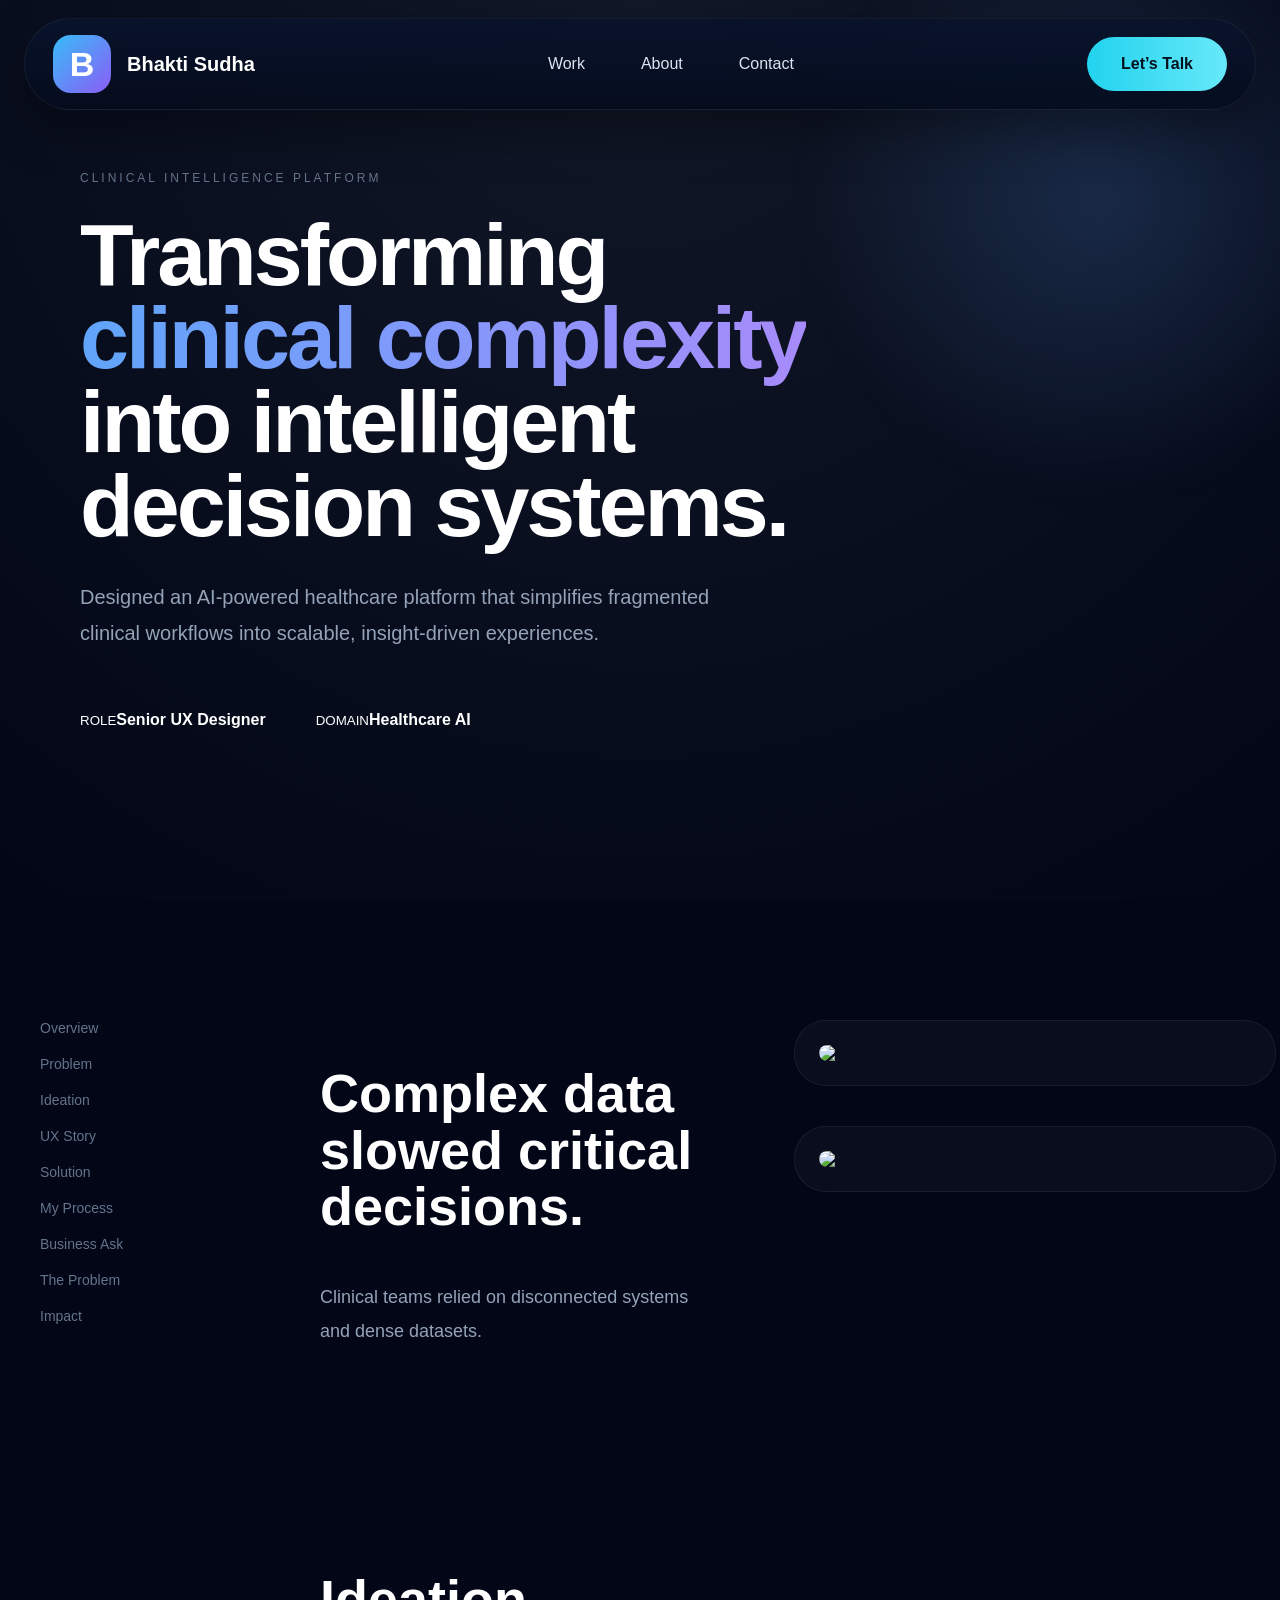
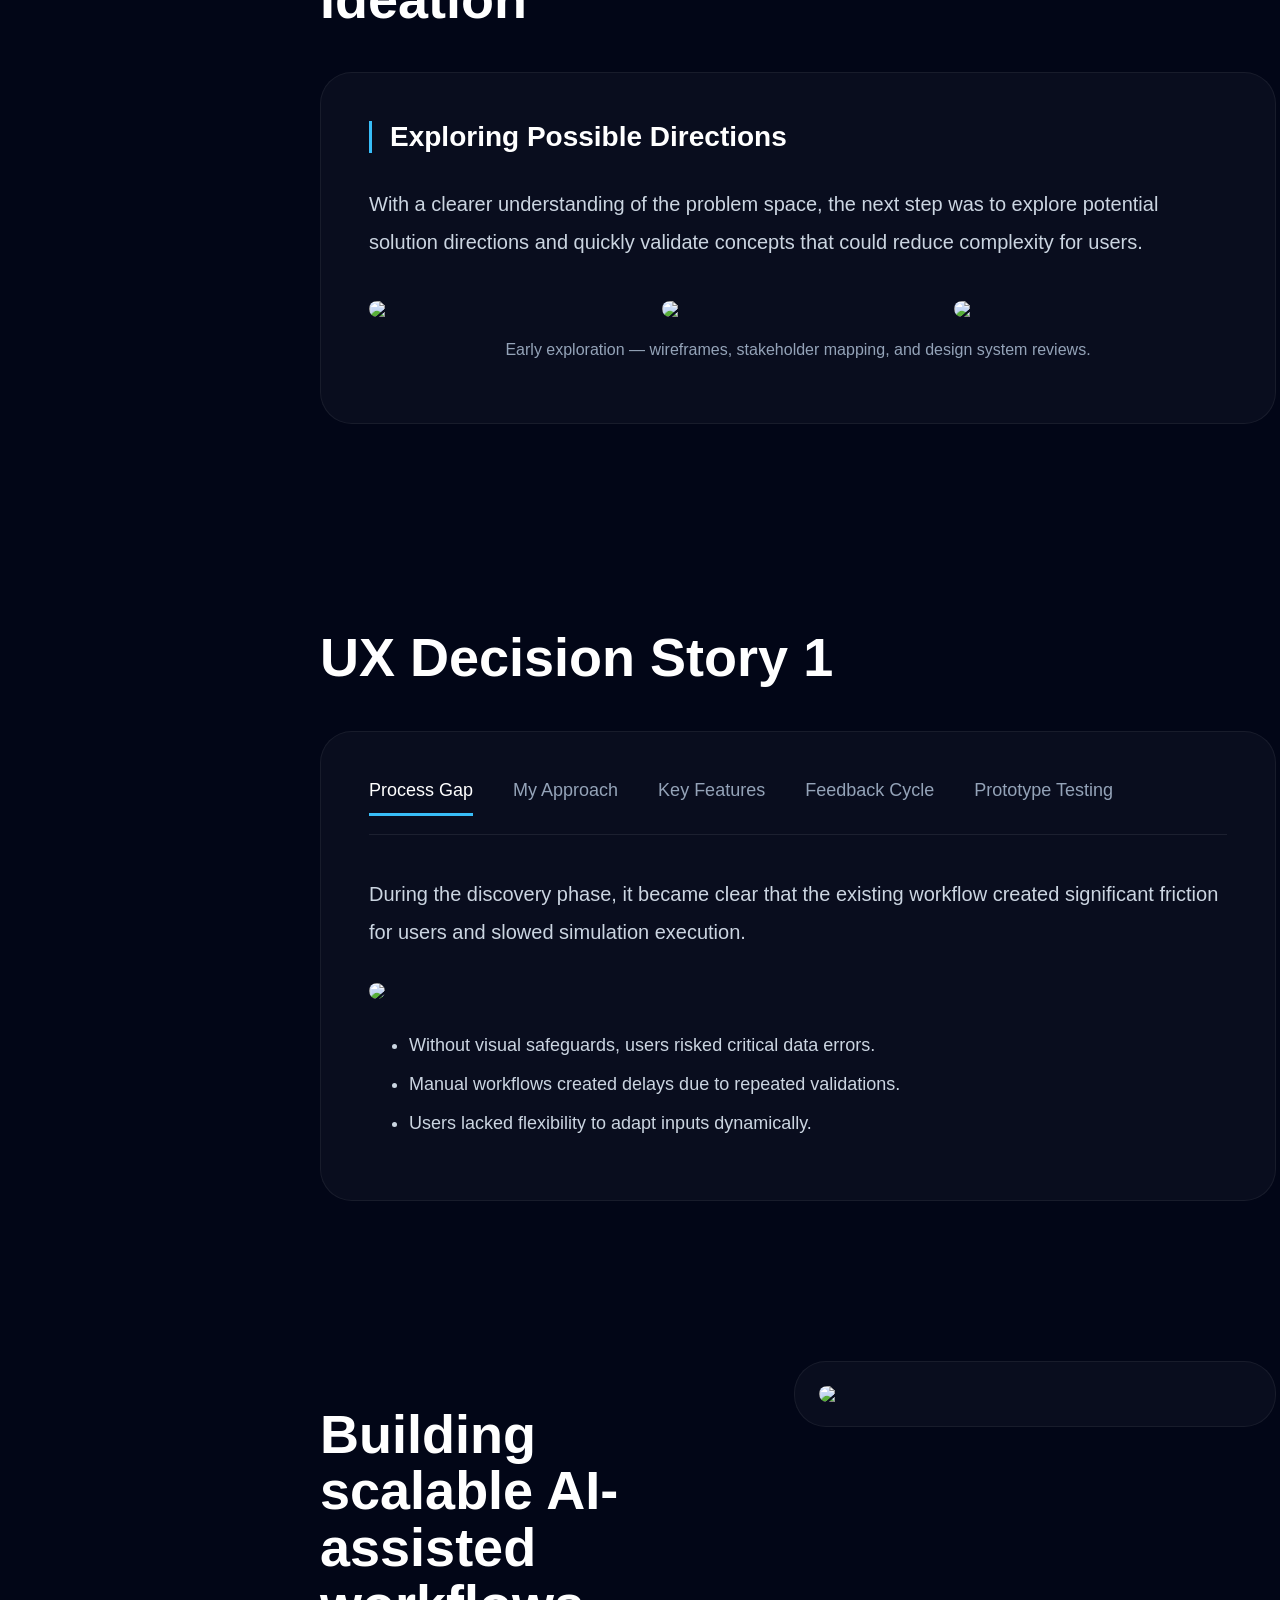
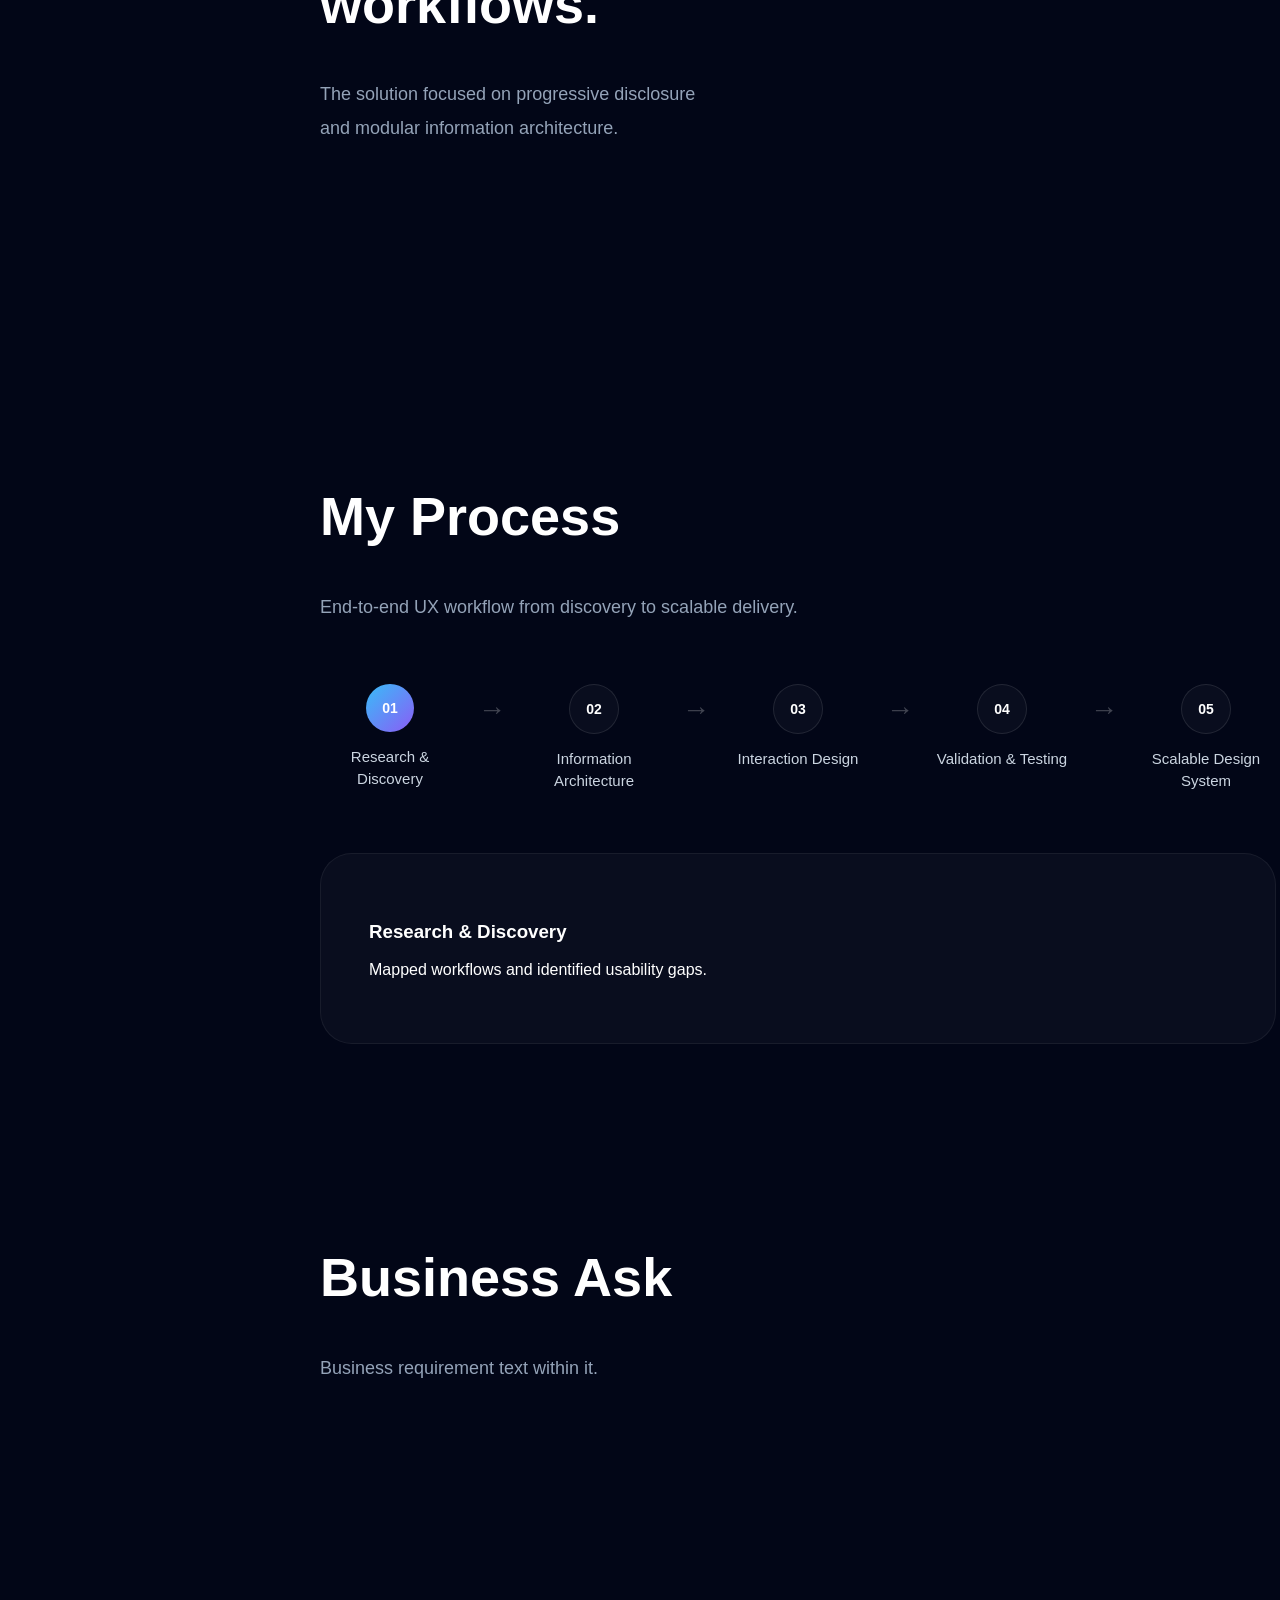
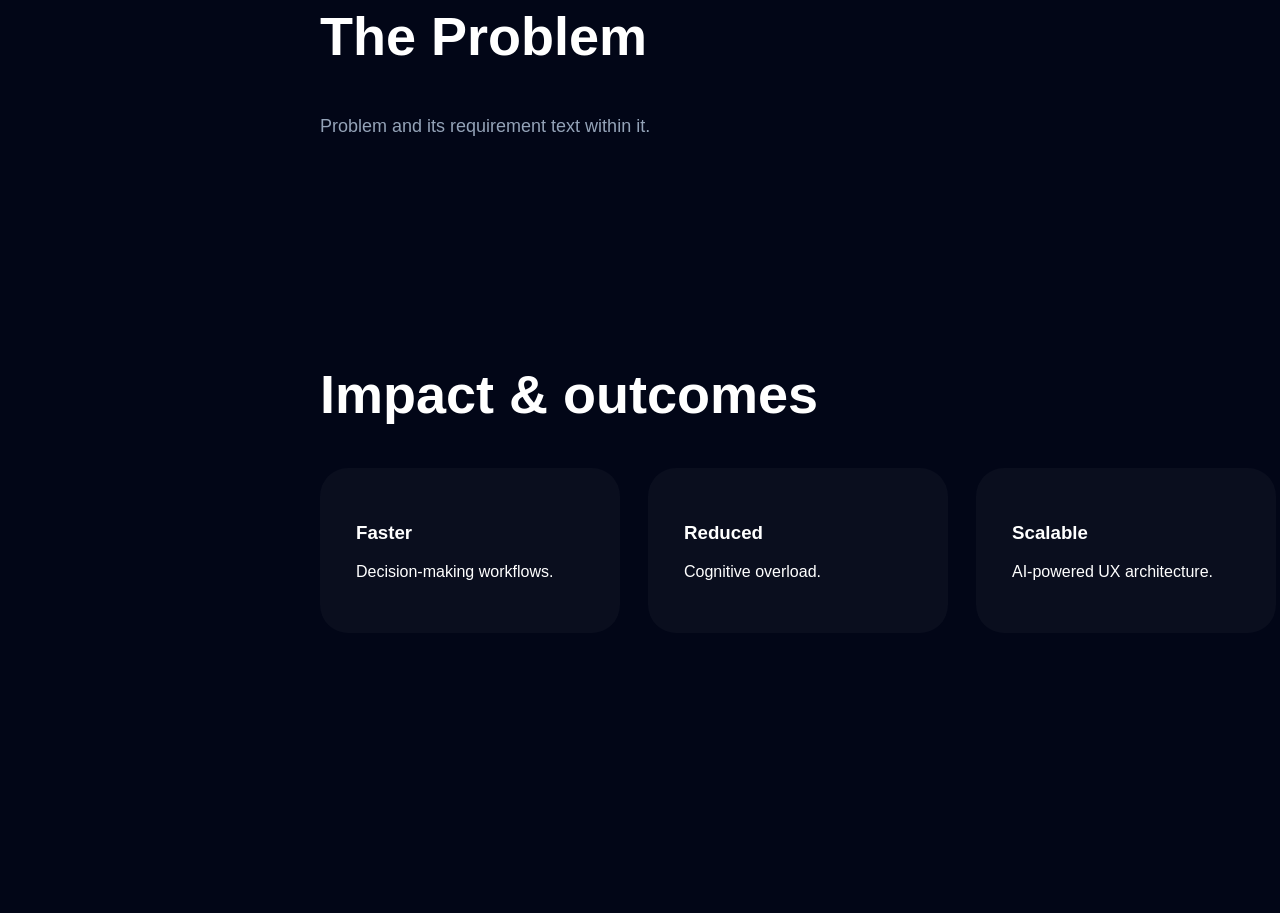
==== cases/clip.html @ 4ff5bada "Add UX Story section with tab layout" ====
<!DOCTYPE html><html lang='en'><head><meta charset='UTF-8'><meta name='viewport' content='width=device-width, initial-scale=1.0'><title>CLIP Case Study</title><style>html{scroll-behavior:smooth}body{margin:0;background:#020617;color:#fff;font-family:-apple-system,BlinkMacSystemFont,sans-serif;overflow-x:hidden}.noise{position:fixed;inset:0;opacity:.03;pointer-events:none;background-image:radial-gradient(#fff 1px,transparent 1px);background-size:24px 24px}.nav{position:fixed;top:18px;left:50%;transform:translateX(-50%);width:calc(100% - 48px);max-width:1800px;height:92px;padding:0 28px;display:flex;justify-content:space-between;align-items:center;z-index:1000;background:linear-gradient(180deg,rgba(9,19,44,.92),rgba(4,12,28,.88));backdrop-filter:blur(24px);border:1px solid rgba(255,255,255,.06);border-radius:999px;box-sizing:border-box;box-shadow:0 20px 50px rgba(0,0,0,.35)}.brand{display:flex;align-items:center;gap:16px;font-size:20px;font-weight:600}.brand-logo{width:58px;height:58px;border-radius:18px;display:flex;align-items:center;justify-content:center;background:linear-gradient(135deg,#38bdf8,#8b5cf6);font-size:34px;font-weight:700;color:white}.nav-links{display:flex;gap:56px}.nav-links a{color:#dbe4f0;text-decoration:none}.cta-nav{padding:18px 34px;border-radius:999px;background:linear-gradient(90deg,#22d3ee,#67e8f9);color:#04111f;text-decoration:none;font-weight:600}.hero{min-height:100vh;display:flex;align-items:center;padding:0 80px;position:relative;background:radial-gradient(circle at top,#111827,#020617)}.glow{position:absolute;width:600px;height:600px;border-radius:50%;background:radial-gradient(circle,rgba(96,165,250,.18),transparent 70%);top:-100px;right:-120px;filter:blur(20px)}.hero-content{position:relative;max-width:820px;z-index:2}.eyebrow{letter-spacing:3px;font-size:12px;color:#64748b;margin-bottom:28px}.hero h1{font-size:88px;line-height:.95;margin:0;letter-spacing:-3px}.hero h1 span{background:linear-gradient(90deg,#60a5fa,#a78bfa);-webkit-background-clip:text;-webkit-text-fill-color:transparent}.hero p{max-width:640px;font-size:20px;line-height:1.8;color:#94a3b8;margin-top:32px}.meta{display:flex;gap:50px;margin-top:60px}.case-layout{display:grid;grid-template-columns:240px 1fr;gap:40px;max-width:1500px;margin:auto;padding:120px 40px}.side-nav{position:sticky;top:140px;height:max-content}.side-nav a{display:block;color:#64748b;text-decoration:none;margin-bottom:20px;font-size:14px}.content section{padding-bottom:160px}.sticky-grid{display:grid;grid-template-columns:.9fr 1.1fr;gap:80px;align-items:start}.sticky-copy h2{font-size:54px;line-height:1.05}.sticky-copy p{font-size:18px;line-height:1.9;color:#94a3b8}.visual-stack{display:flex;flex-direction:column;gap:40px}.frame{background:rgba(255,255,255,.03);border:1px solid rgba(255,255,255,.06);padding:24px;border-radius:32px}.frame img{width:100%;display:block;border-radius:18px}.process-section{padding:120px 0}.process-steps{display:flex;align-items:flex-start;justify-content:space-between;gap:18px;margin:60px 0}.process-flow-item{display:flex;flex-direction:column;align-items:center;text-align:center;cursor:pointer;min-width:140px}.process-circle{width:48px;height:48px;border-radius:50%;display:flex;align-items:center;justify-content:center;border:1px solid rgba(255,255,255,.1);background:rgba(255,255,255,.03);font-size:14px;font-weight:700;transition:.3s}.process-flow-item.active .process-circle{background:linear-gradient(135deg,#38bdf8,#8b5cf6);border:none}.process-title{margin-top:14px;font-size:15px;line-height:1.5;color:#cbd5e1}.process-arrow{padding-top:10px;color:rgba(255,255,255,.25);font-size:28px}.process-content,.ideation-card,.ux-story-card{background:rgba(255,255,255,.03);padding:48px;border-radius:32px;border:1px solid rgba(255,255,255,.06)}.process-panel{display:none}.process-panel.active{display:block}.ideation-label{border-left:3px solid #38bdf8;padding-left:18px;font-size:28px;font-weight:600;margin-bottom:32px}.ideation-grid{display:grid;grid-template-columns:repeat(3,1fr);gap:20px;margin-top:40px}.ideation-grid img,.ux-story-image img{width:100%;border-radius:20px}.ux-tabs{display:flex;gap:40px;border-bottom:1px solid rgba(255,255,255,.08);padding-bottom:18px;margin-bottom:40px}.ux-tab{font-size:18px;color:#94a3b8;padding-bottom:12px}.ux-tab.active{color:#fff;border-bottom:3px solid #38bdf8}.ux-story-text{font-size:20px;line-height:1.9;color:#cbd5e1;margin-bottom:32px}.ux-points{margin-top:32px}.ux-points li{margin-bottom:18px;color:#cbd5e1;font-size:18px}.metrics{display:grid;grid-template-columns:repeat(3,1fr);gap:28px}.metric{padding:36px;background:rgba(255,255,255,.03);border-radius:28px}@media(max-width:900px){.nav-links{display:none}.hero{padding:0 24px}.hero h1{font-size:52px}.case-layout,.sticky-grid,.metrics,.ideation-grid{grid-template-columns:1fr}.ux-tabs{flex-wrap:wrap}}</style></head><body><div class='noise'></div><nav class='nav'><div class='brand'><div class='brand-logo'>B</div><span>Bhakti Sudha</span></div><div class='nav-links'><a href='../index.html#work'>Work</a><a href='../index.html#about'>About</a><a href='../index.html#contact'>Contact</a></div><a class='cta-nav' href='../index.html#contact'>Let’s Talk</a></nav><section id='overview' class='hero'><div class='glow'></div><div class='hero-content'><div class='eyebrow'>CLINICAL INTELLIGENCE PLATFORM</div><h1>Transforming <span>clinical complexity</span> into intelligent decision systems.</h1><p>Designed an AI-powered healthcare platform that simplifies fragmented clinical workflows into scalable, insight-driven experiences.</p><div class='meta'><div><small>ROLE</small><strong>Senior UX Designer</strong></div><div><small>DOMAIN</small><strong>Healthcare AI</strong></div></div></div></section><div class='case-layout'><aside class='side-nav'><a href='#overview'>Overview</a><a href='#problem'>Problem</a><a href='#ideation'>Ideation</a><a href='#ux-story'>UX Story</a><a href='#solution'>Solution</a><a href='#process'>My Process</a><a href='#business-ask'>Business Ask</a><a href='#the-problem'>The Problem</a><a href='#impact'>Impact</a></aside><main class='content'><section id='problem'><div class='sticky-grid'><div class='sticky-copy'><h2>Complex data slowed critical decisions.</h2><p>Clinical teams relied on disconnected systems and dense datasets.</p></div><div class='visual-stack'><div class='frame'><img src='../images/clip-ui-1.png'></div><div class='frame'><img src='../images/clip-ui-2.png'></div></div></div></section><section id='ideation'><div class='sticky-copy'><h2>Ideation</h2></div><div class='ideation-card'><div class='ideation-label'>Exploring Possible Directions</div><p style='font-size:20px;line-height:1.9;color:#cbd5e1'>With a clearer understanding of the problem space, the next step was to explore potential solution directions and quickly validate concepts that could reduce complexity for users.</p><div class='ideation-grid'><img src='../images/clip-ui-1.png'><img src='../images/clip-ui-2.png'><img src='../images/clip-hero.png'></div><p style='text-align:center;margin-top:24px;color:#94a3b8'>Early exploration — wireframes, stakeholder mapping, and design system reviews.</p></div></section><section id='ux-story'><div class='sticky-copy'><h2>UX Decision Story 1</h2></div><div class='ux-story-card'><div class='ux-tabs'><div class='ux-tab active'>Process Gap</div><div class='ux-tab'>My Approach</div><div class='ux-tab'>Key Features</div><div class='ux-tab'>Feedback Cycle</div><div class='ux-tab'>Prototype Testing</div></div><p class='ux-story-text'>During the discovery phase, it became clear that the existing workflow created significant friction for users and slowed simulation execution.</p><div class='ux-story-image'><img src='../images/clip-ui-2.png'></div><ul class='ux-points'><li>Without visual safeguards, users risked critical data errors.</li><li>Manual workflows created delays due to repeated validations.</li><li>Users lacked flexibility to adapt inputs dynamically.</li></ul></div></section><section id='solution'><div class='sticky-grid'><div class='sticky-copy'><h2>Building scalable AI-assisted workflows.</h2><p>The solution focused on progressive disclosure and modular information architecture.</p></div><div class='visual-stack'><div class='frame'><img src='../images/clip-hero.png'></div></div></div></section><section id='process' class='process-section'><div class='sticky-copy'><h2>My Process</h2><p>End-to-end UX workflow from discovery to scalable delivery.</p></div><div class='process-steps'><div class='process-flow-item active' data-step='0'><div class='process-circle'>01</div><div class='process-title'>Research & Discovery</div></div><div class='process-arrow'>→</div><div class='process-flow-item' data-step='1'><div class='process-circle'>02</div><div class='process-title'>Information Architecture</div></div><div class='process-arrow'>→</div><div class='process-flow-item' data-step='2'><div class='process-circle'>03</div><div class='process-title'>Interaction Design</div></div><div class='process-arrow'>→</div><div class='process-flow-item' data-step='3'><div class='process-circle'>04</div><div class='process-title'>Validation & Testing</div></div><div class='process-arrow'>→</div><div class='process-flow-item' data-step='4'><div class='process-circle'>05</div><div class='process-title'>Scalable Design System</div></div></div><div class='process-content'><div class='process-panel active'><h3>Research & Discovery</h3><p>Mapped workflows and identified usability gaps.</p></div><div class='process-panel'><h3>Information Architecture</h3><p>Created scalable structures simplifying complex datasets.</p></div><div class='process-panel'><h3>Interaction Design</h3><p>Designed AI-assisted workflows reducing cognitive load.</p></div><div class='process-panel'><h3>Validation & Testing</h3><p>Validated experiences with stakeholders and refined flows.</p></div><div class='process-panel'><h3>Scalable Design System</h3><p>Built reusable enterprise UX systems.</p></div></div></section><section id='business-ask'><div class='sticky-copy'><h2>Business Ask</h2><p>Business requirement text within it.</p></div></section><section id='the-problem'><div class='sticky-copy'><h2>The Problem</h2><p>Problem and its requirement text within it.</p></div></section><section id='impact'><div class='sticky-copy'><h2>Impact & outcomes</h2></div><div class='metrics'><div class='metric'><h3>Faster</h3><p>Decision-making workflows.</p></div><div class='metric'><h3>Reduced</h3><p>Cognitive overload.</p></div><div class='metric'><h3>Scalable</h3><p>AI-powered UX architecture.</p></div></div></section></main></div><script>const steps=document.querySelectorAll('.process-flow-item');const panels=document.querySelectorAll('.process-panel');steps.forEach(step=>{step.addEventListener('click',()=>{steps.forEach(s=>s.classList.remove('active'));panels.forEach(p=>p.classList.remove('active'));step.classList.add('active');panels[step.dataset.step].classList.add('active')})})</script></body></html>
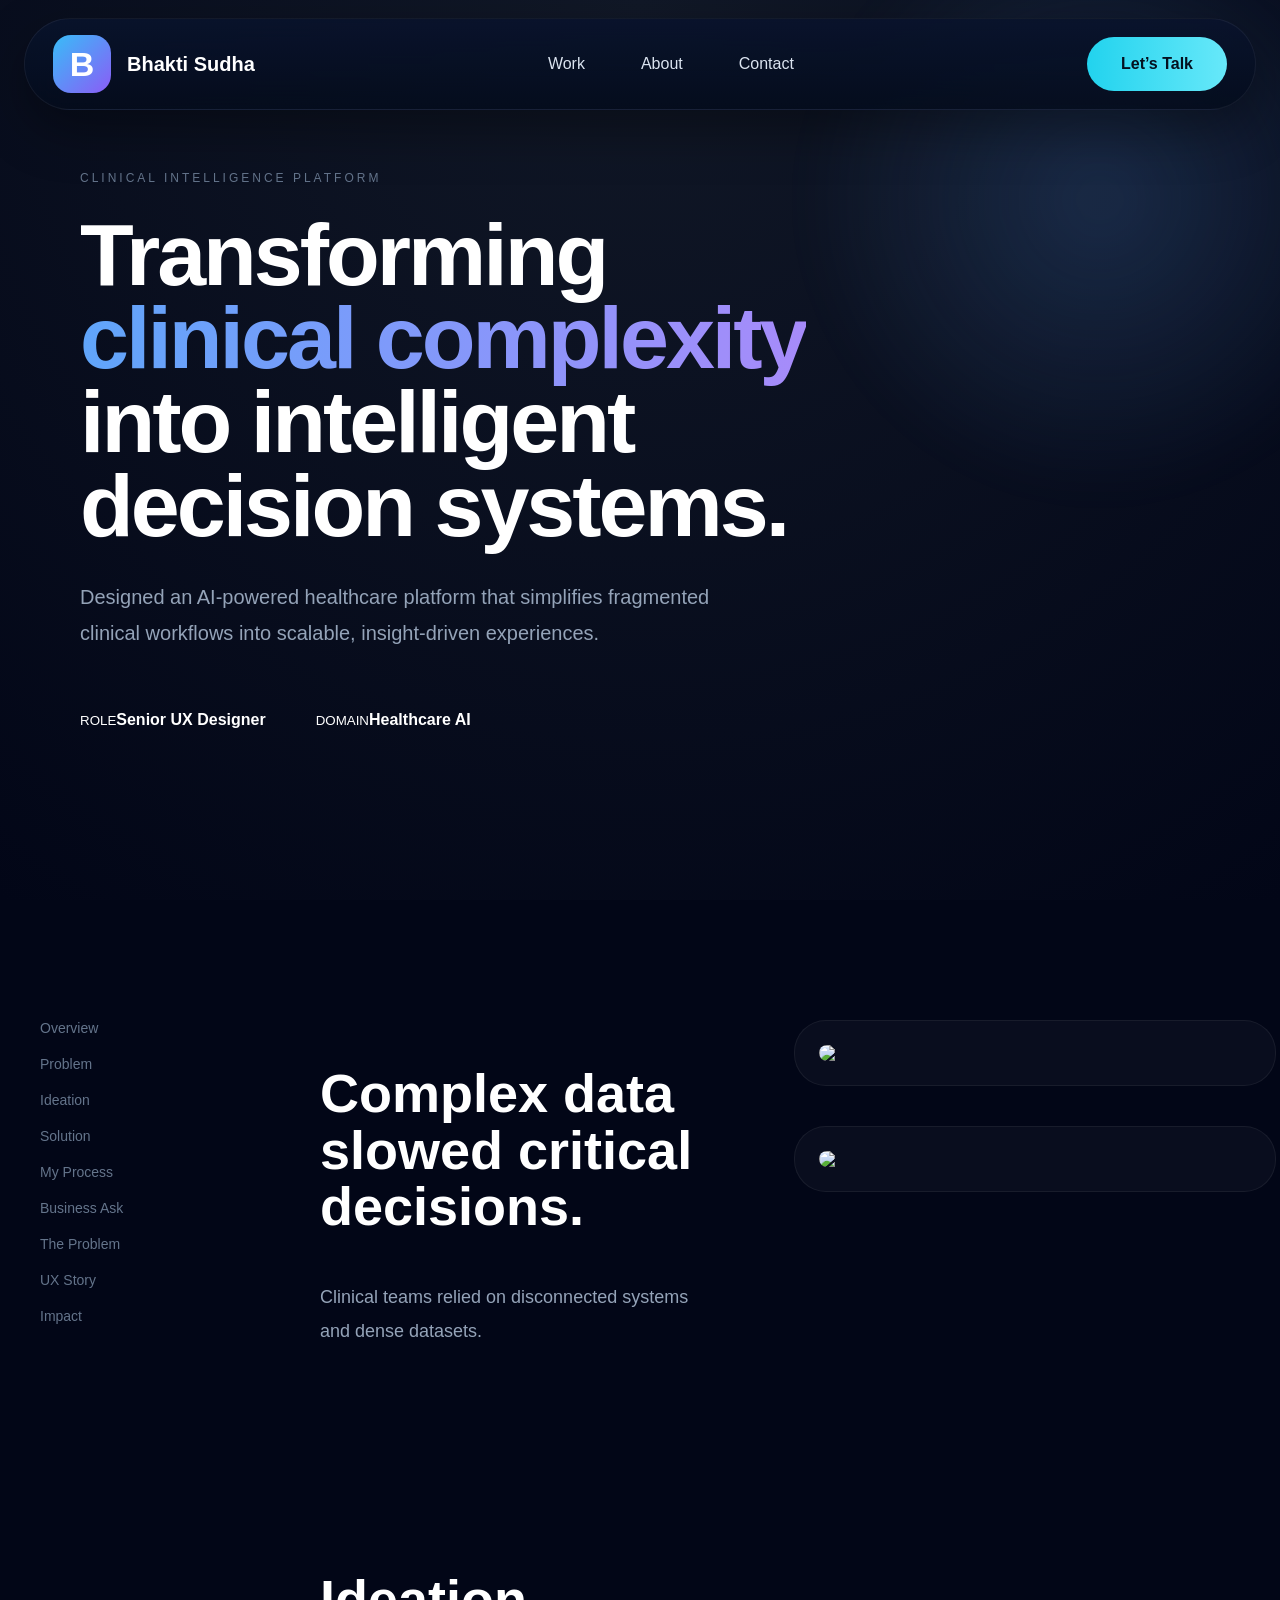
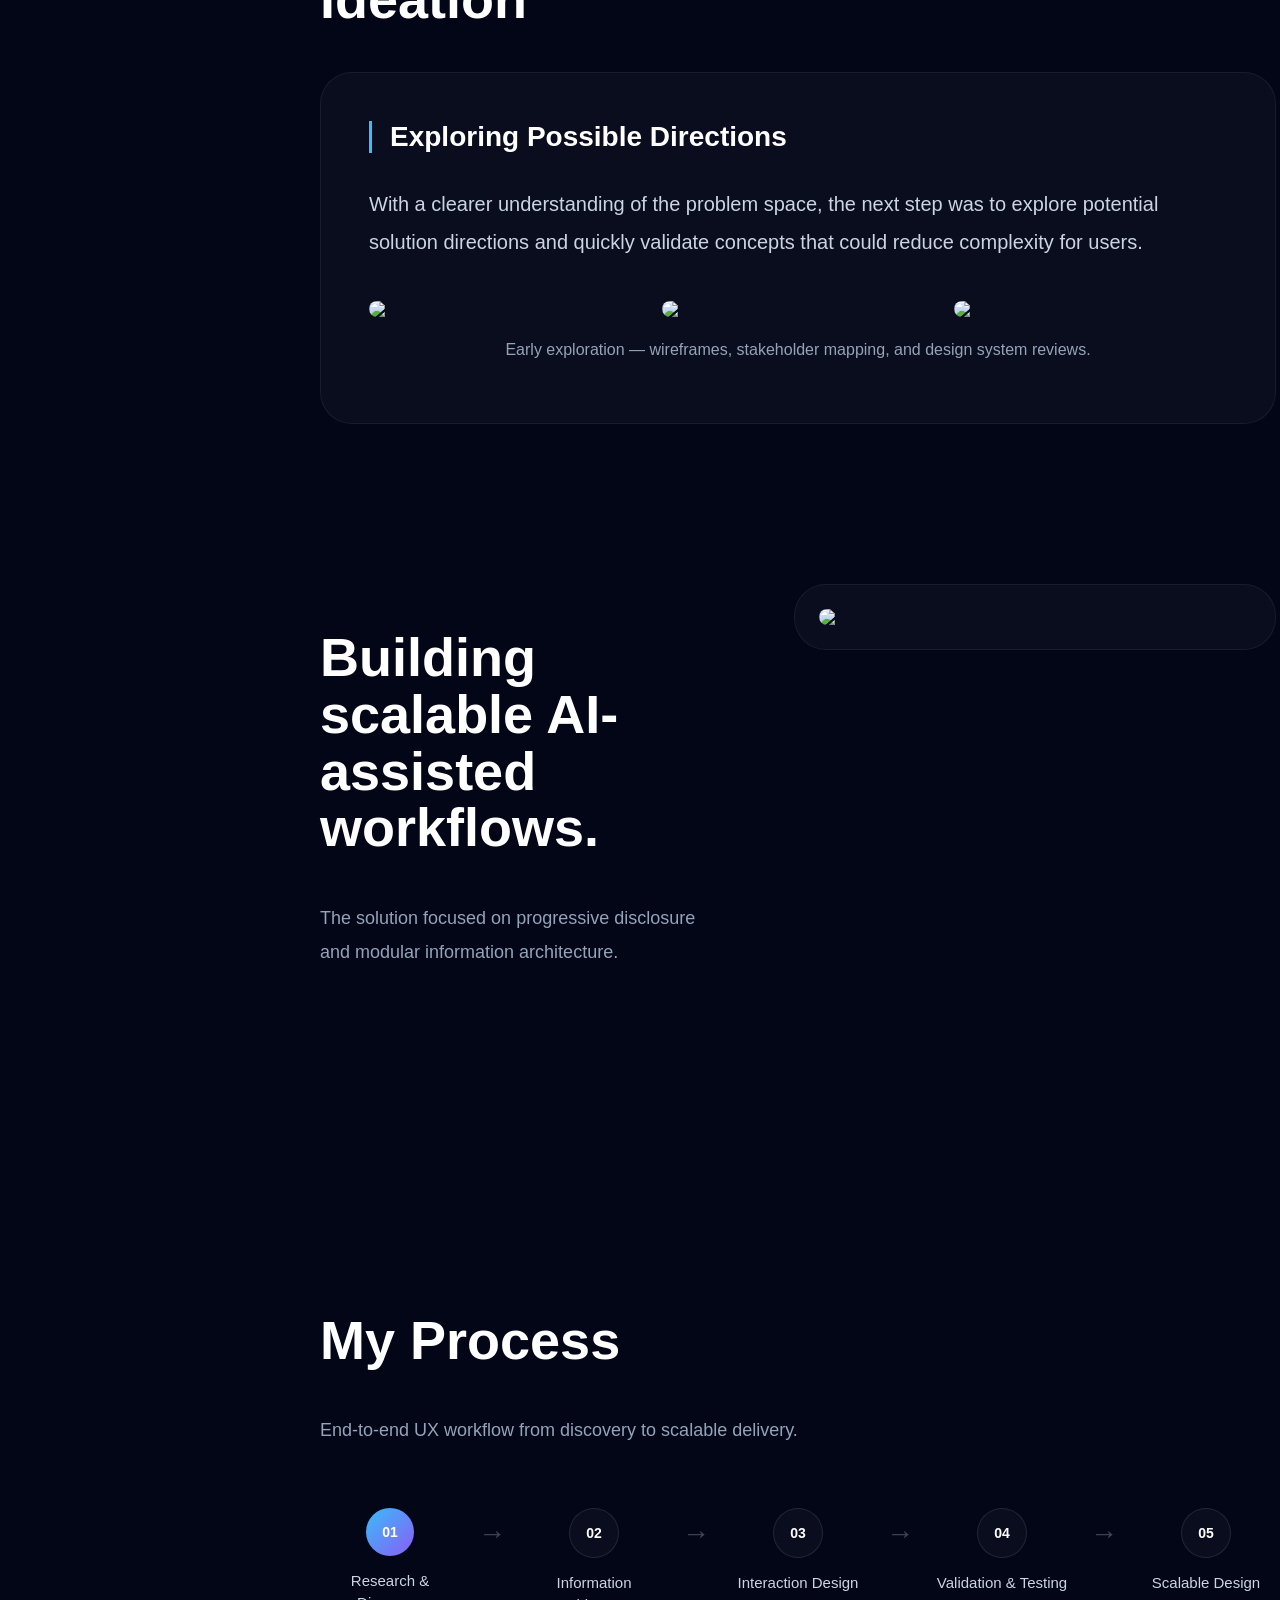
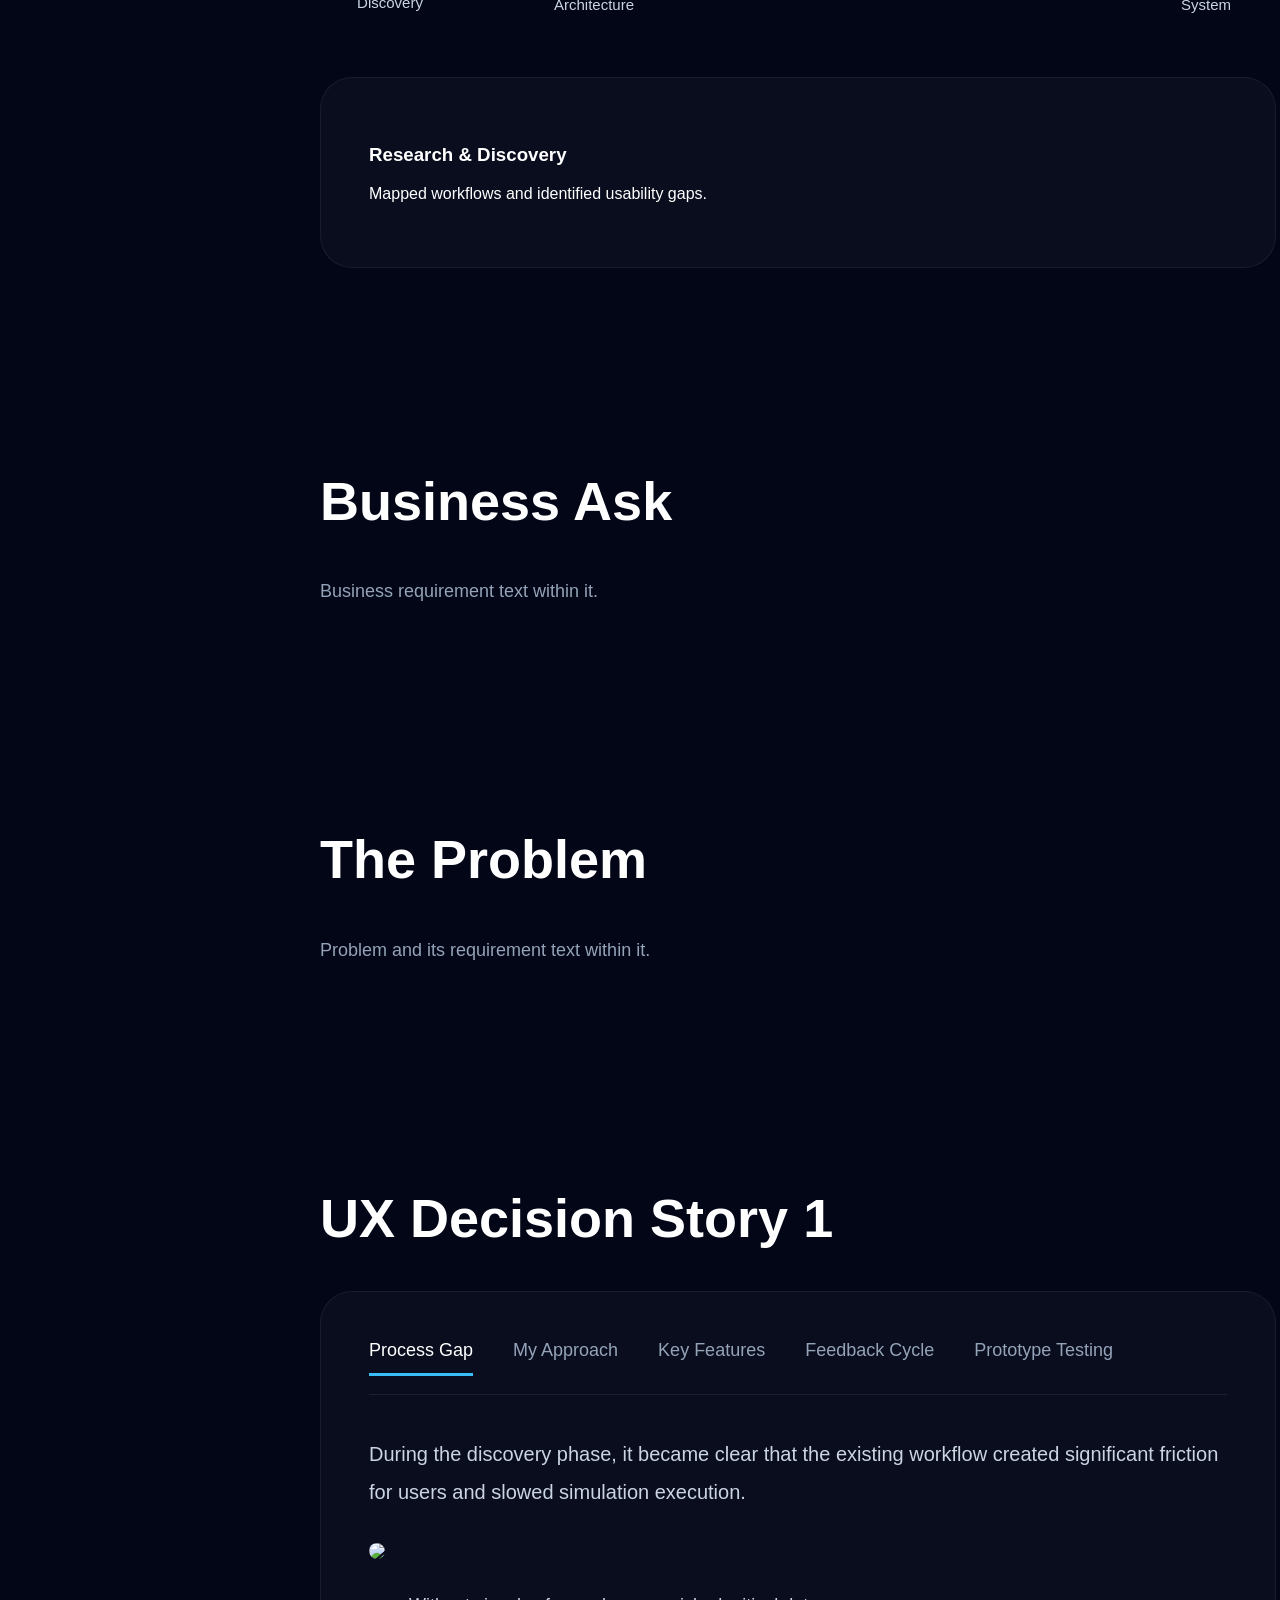
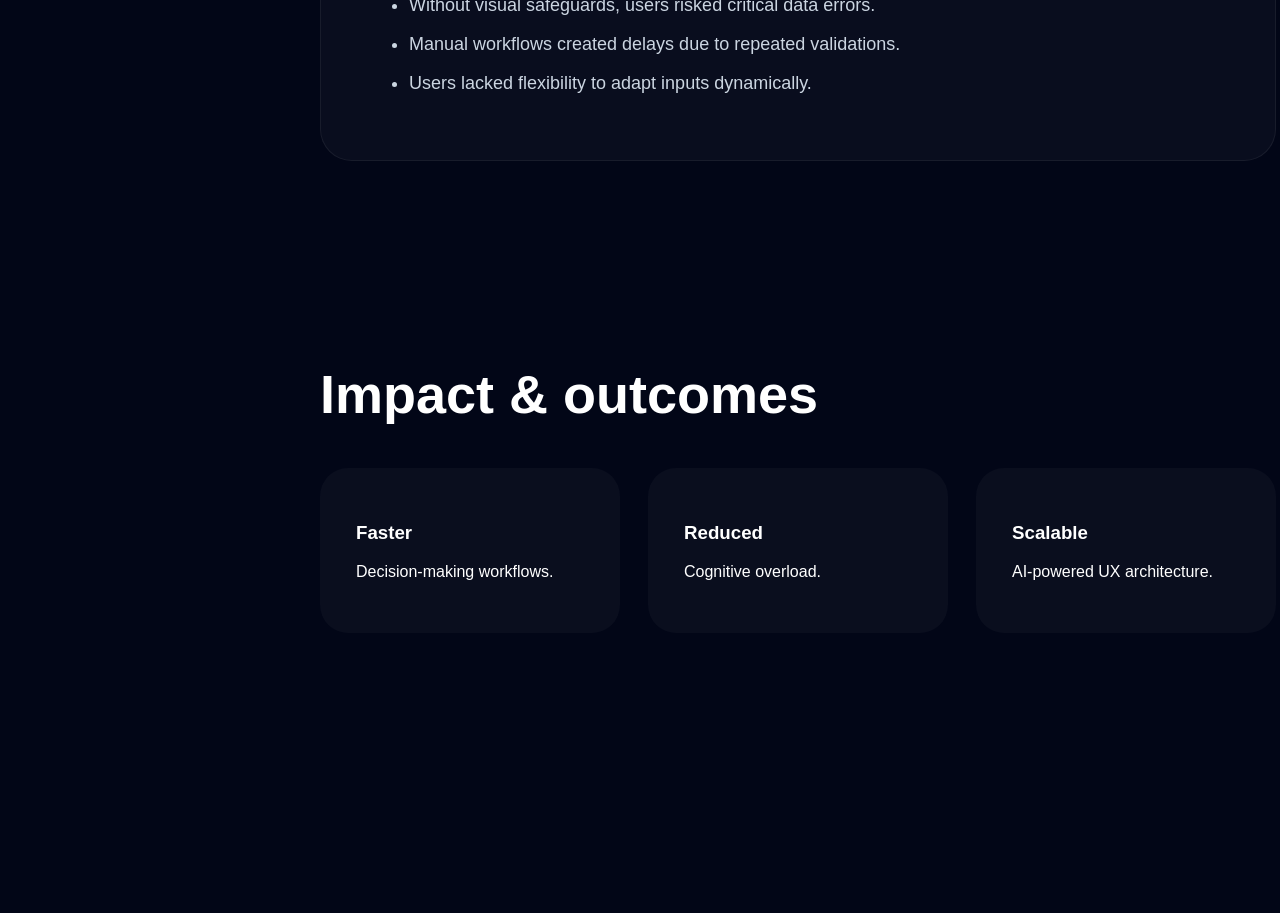
==== commit 8c5c51c6: "Move UX Story below The Problem and add clickable tabs" ====
--- a/cases/clip.html
+++ b/cases/clip.html
@@ -1 +1 @@
-<!DOCTYPE html><html lang='en'><head><meta charset='UTF-8'><meta name='viewport' content='width=device-width, initial-scale=1.0'><title>CLIP Case Study</title><style>html{scroll-behavior:smooth}body{margin:0;background:#020617;color:#fff;font-family:-apple-system,BlinkMacSystemFont,sans-serif;overflow-x:hidden}.noise{position:fixed;inset:0;opacity:.03;pointer-events:none;background-image:radial-gradient(#fff 1px,transparent 1px);background-size:24px 24px}.nav{position:fixed;top:18px;left:50%;transform:translateX(-50%);width:calc(100% - 48px);max-width:1800px;height:92px;padding:0 28px;display:flex;justify-content:space-between;align-items:center;z-index:1000;background:linear-gradient(180deg,rgba(9,19,44,.92),rgba(4,12,28,.88));backdrop-filter:blur(24px);border:1px solid rgba(255,255,255,.06);border-radius:999px;box-sizing:border-box;box-shadow:0 20px 50px rgba(0,0,0,.35)}.brand{display:flex;align-items:center;gap:16px;font-size:20px;font-weight:600}.brand-logo{width:58px;height:58px;border-radius:18px;display:flex;align-items:center;justify-content:center;background:linear-gradient(135deg,#38bdf8,#8b5cf6);font-size:34px;font-weight:700;color:white}.nav-links{display:flex;gap:56px}.nav-links a{color:#dbe4f0;text-decoration:none}.cta-nav{padding:18px 34px;border-radius:999px;background:linear-gradient(90deg,#22d3ee,#67e8f9);color:#04111f;text-decoration:none;font-weight:600}.hero{min-height:100vh;display:flex;align-items:center;padding:0 80px;position:relative;background:radial-gradient(circle at top,#111827,#020617)}.glow{position:absolute;width:600px;height:600px;border-radius:50%;background:radial-gradient(circle,rgba(96,165,250,.18),transparent 70%);top:-100px;right:-120px;filter:blur(20px)}.hero-content{position:relative;max-width:820px;z-index:2}.eyebrow{letter-spacing:3px;font-size:12px;color:#64748b;margin-bottom:28px}.hero h1{font-size:88px;line-height:.95;margin:0;letter-spacing:-3px}.hero h1 span{background:linear-gradient(90deg,#60a5fa,#a78bfa);-webkit-background-clip:text;-webkit-text-fill-color:transparent}.hero p{max-width:640px;font-size:20px;line-height:1.8;color:#94a3b8;margin-top:32px}.meta{display:flex;gap:50px;margin-top:60px}.case-layout{display:grid;grid-template-columns:240px 1fr;gap:40px;max-width:1500px;margin:auto;padding:120px 40px}.side-nav{position:sticky;top:140px;height:max-content}.side-nav a{display:block;color:#64748b;text-decoration:none;margin-bottom:20px;font-size:14px}.content section{padding-bottom:160px}.sticky-grid{display:grid;grid-template-columns:.9fr 1.1fr;gap:80px;align-items:start}.sticky-copy h2{font-size:54px;line-height:1.05}.sticky-copy p{font-size:18px;line-height:1.9;color:#94a3b8}.visual-stack{display:flex;flex-direction:column;gap:40px}.frame{background:rgba(255,255,255,.03);border:1px solid rgba(255,255,255,.06);padding:24px;border-radius:32px}.frame img{width:100%;display:block;border-radius:18px}.process-section{padding:120px 0}.process-steps{display:flex;align-items:flex-start;justify-content:space-between;gap:18px;margin:60px 0}.process-flow-item{display:flex;flex-direction:column;align-items:center;text-align:center;cursor:pointer;min-width:140px}.process-circle{width:48px;height:48px;border-radius:50%;display:flex;align-items:center;justify-content:center;border:1px solid rgba(255,255,255,.1);background:rgba(255,255,255,.03);font-size:14px;font-weight:700;transition:.3s}.process-flow-item.active .process-circle{background:linear-gradient(135deg,#38bdf8,#8b5cf6);border:none}.process-title{margin-top:14px;font-size:15px;line-height:1.5;color:#cbd5e1}.process-arrow{padding-top:10px;color:rgba(255,255,255,.25);font-size:28px}.process-content,.ideation-card,.ux-story-card{background:rgba(255,255,255,.03);padding:48px;border-radius:32px;border:1px solid rgba(255,255,255,.06)}.process-panel{display:none}.process-panel.active{display:block}.ideation-label{border-left:3px solid #38bdf8;padding-left:18px;font-size:28px;font-weight:600;margin-bottom:32px}.ideation-grid{display:grid;grid-template-columns:repeat(3,1fr);gap:20px;margin-top:40px}.ideation-grid img,.ux-story-image img{width:100%;border-radius:20px}.ux-tabs{display:flex;gap:40px;border-bottom:1px solid rgba(255,255,255,.08);padding-bottom:18px;margin-bottom:40px}.ux-tab{font-size:18px;color:#94a3b8;padding-bottom:12px}.ux-tab.active{color:#fff;border-bottom:3px solid #38bdf8}.ux-story-text{font-size:20px;line-height:1.9;color:#cbd5e1;margin-bottom:32px}.ux-points{margin-top:32px}.ux-points li{margin-bottom:18px;color:#cbd5e1;font-size:18px}.metrics{display:grid;grid-template-columns:repeat(3,1fr);gap:28px}.metric{padding:36px;background:rgba(255,255,255,.03);border-radius:28px}@media(max-width:900px){.nav-links{display:none}.hero{padding:0 24px}.hero h1{font-size:52px}.case-layout,.sticky-grid,.metrics,.ideation-grid{grid-template-columns:1fr}.ux-tabs{flex-wrap:wrap}}</style></head><body><div class='noise'></div><nav class='nav'><div class='brand'><div class='brand-logo'>B</div><span>Bhakti Sudha</span></div><div class='nav-links'><a href='../index.html#work'>Work</a><a href='../index.html#about'>About</a><a href='../index.html#contact'>Contact</a></div><a class='cta-nav' href='../index.html#contact'>Let’s Talk</a></nav><section id='overview' class='hero'><div class='glow'></div><div class='hero-content'><div class='eyebrow'>CLINICAL INTELLIGENCE PLATFORM</div><h1>Transforming <span>clinical complexity</span> into intelligent decision systems.</h1><p>Designed an AI-powered healthcare platform that simplifies fragmented clinical workflows into scalable, insight-driven experiences.</p><div class='meta'><div><small>ROLE</small><strong>Senior UX Designer</strong></div><div><small>DOMAIN</small><strong>Healthcare AI</strong></div></div></div></section><div class='case-layout'><aside class='side-nav'><a href='#overview'>Overview</a><a href='#problem'>Problem</a><a href='#ideation'>Ideation</a><a href='#ux-story'>UX Story</a><a href='#solution'>Solution</a><a href='#process'>My Process</a><a href='#business-ask'>Business Ask</a><a href='#the-problem'>The Problem</a><a href='#impact'>Impact</a></aside><main class='content'><section id='problem'><div class='sticky-grid'><div class='sticky-copy'><h2>Complex data slowed critical decisions.</h2><p>Clinical teams relied on disconnected systems and dense datasets.</p></div><div class='visual-stack'><div class='frame'><img src='../images/clip-ui-1.png'></div><div class='frame'><img src='../images/clip-ui-2.png'></div></div></div></section><section id='ideation'><div class='sticky-copy'><h2>Ideation</h2></div><div class='ideation-card'><div class='ideation-label'>Exploring Possible Directions</div><p style='font-size:20px;line-height:1.9;color:#cbd5e1'>With a clearer understanding of the problem space, the next step was to explore potential solution directions and quickly validate concepts that could reduce complexity for users.</p><div class='ideation-grid'><img src='../images/clip-ui-1.png'><img src='../images/clip-ui-2.png'><img src='../images/clip-hero.png'></div><p style='text-align:center;margin-top:24px;color:#94a3b8'>Early exploration — wireframes, stakeholder mapping, and design system reviews.</p></div></section><section id='ux-story'><div class='sticky-copy'><h2>UX Decision Story 1</h2></div><div class='ux-story-card'><div class='ux-tabs'><div class='ux-tab active'>Process Gap</div><div class='ux-tab'>My Approach</div><div class='ux-tab'>Key Features</div><div class='ux-tab'>Feedback Cycle</div><div class='ux-tab'>Prototype Testing</div></div><p class='ux-story-text'>During the discovery phase, it became clear that the existing workflow created significant friction for users and slowed simulation execution.</p><div class='ux-story-image'><img src='../images/clip-ui-2.png'></div><ul class='ux-points'><li>Without visual safeguards, users risked critical data errors.</li><li>Manual workflows created delays due to repeated validations.</li><li>Users lacked flexibility to adapt inputs dynamically.</li></ul></div></section><section id='solution'><div class='sticky-grid'><div class='sticky-copy'><h2>Building scalable AI-assisted workflows.</h2><p>The solution focused on progressive disclosure and modular information architecture.</p></div><div class='visual-stack'><div class='frame'><img src='../images/clip-hero.png'></div></div></div></section><section id='process' class='process-section'><div class='sticky-copy'><h2>My Process</h2><p>End-to-end UX workflow from discovery to scalable delivery.</p></div><div class='process-steps'><div class='process-flow-item active' data-step='0'><div class='process-circle'>01</div><div class='process-title'>Research & Discovery</div></div><div class='process-arrow'>→</div><div class='process-flow-item' data-step='1'><div class='process-circle'>02</div><div class='process-title'>Information Architecture</div></div><div class='process-arrow'>→</div><div class='process-flow-item' data-step='2'><div class='process-circle'>03</div><div class='process-title'>Interaction Design</div></div><div class='process-arrow'>→</div><div class='process-flow-item' data-step='3'><div class='process-circle'>04</div><div class='process-title'>Validation & Testing</div></div><div class='process-arrow'>→</div><div class='process-flow-item' data-step='4'><div class='process-circle'>05</div><div class='process-title'>Scalable Design System</div></div></div><div class='process-content'><div class='process-panel active'><h3>Research & Discovery</h3><p>Mapped workflows and identified usability gaps.</p></div><div class='process-panel'><h3>Information Architecture</h3><p>Created scalable structures simplifying complex datasets.</p></div><div class='process-panel'><h3>Interaction Design</h3><p>Designed AI-assisted workflows reducing cognitive load.</p></div><div class='process-panel'><h3>Validation & Testing</h3><p>Validated experiences with stakeholders and refined flows.</p></div><div class='process-panel'><h3>Scalable Design System</h3><p>Built reusable enterprise UX systems.</p></div></div></section><section id='business-ask'><div class='sticky-copy'><h2>Business Ask</h2><p>Business requirement text within it.</p></div></section><section id='the-problem'><div class='sticky-copy'><h2>The Problem</h2><p>Problem and its requirement text within it.</p></div></section><section id='impact'><div class='sticky-copy'><h2>Impact & outcomes</h2></div><div class='metrics'><div class='metric'><h3>Faster</h3><p>Decision-making workflows.</p></div><div class='metric'><h3>Reduced</h3><p>Cognitive overload.</p></div><div class='metric'><h3>Scalable</h3><p>AI-powered UX architecture.</p></div></div></section></main></div><script>const steps=document.querySelectorAll('.process-flow-item');const panels=document.querySelectorAll('.process-panel');steps.forEach(step=>{step.addEventListener('click',()=>{steps.forEach(s=>s.classList.remove('active'));panels.forEach(p=>p.classList.remove('active'));step.classList.add('active');panels[step.dataset.step].classList.add('active')})})</script></body></html>+<!DOCTYPE html><html lang='en'><head><meta charset='UTF-8'><meta name='viewport' content='width=device-width, initial-scale=1.0'><title>CLIP Case Study</title><style>html{scroll-behavior:smooth}body{margin:0;background:#020617;color:#fff;font-family:-apple-system,BlinkMacSystemFont,sans-serif;overflow-x:hidden}.noise{position:fixed;inset:0;opacity:.03;pointer-events:none;background-image:radial-gradient(#fff 1px,transparent 1px);background-size:24px 24px}.nav{position:fixed;top:18px;left:50%;transform:translateX(-50%);width:calc(100% - 48px);max-width:1800px;height:92px;padding:0 28px;display:flex;justify-content:space-between;align-items:center;z-index:1000;background:linear-gradient(180deg,rgba(9,19,44,.92),rgba(4,12,28,.88));backdrop-filter:blur(24px);border:1px solid rgba(255,255,255,.06);border-radius:999px;box-sizing:border-box;box-shadow:0 20px 50px rgba(0,0,0,.35)}.brand{display:flex;align-items:center;gap:16px;font-size:20px;font-weight:600}.brand-logo{width:58px;height:58px;border-radius:18px;display:flex;align-items:center;justify-content:center;background:linear-gradient(135deg,#38bdf8,#8b5cf6);font-size:34px;font-weight:700;color:white}.nav-links{display:flex;gap:56px}.nav-links a{color:#dbe4f0;text-decoration:none}.cta-nav{padding:18px 34px;border-radius:999px;background:linear-gradient(90deg,#22d3ee,#67e8f9);color:#04111f;text-decoration:none;font-weight:600}.hero{min-height:100vh;display:flex;align-items:center;padding:0 80px;position:relative;background:radial-gradient(circle at top,#111827,#020617)}.glow{position:absolute;width:600px;height:600px;border-radius:50%;background:radial-gradient(circle,rgba(96,165,250,.18),transparent 70%);top:-100px;right:-120px;filter:blur(20px)}.hero-content{position:relative;max-width:820px;z-index:2}.eyebrow{letter-spacing:3px;font-size:12px;color:#64748b;margin-bottom:28px}.hero h1{font-size:88px;line-height:.95;margin:0;letter-spacing:-3px}.hero h1 span{background:linear-gradient(90deg,#60a5fa,#a78bfa);-webkit-background-clip:text;-webkit-text-fill-color:transparent}.hero p{max-width:640px;font-size:20px;line-height:1.8;color:#94a3b8;margin-top:32px}.meta{display:flex;gap:50px;margin-top:60px}.case-layout{display:grid;grid-template-columns:240px 1fr;gap:40px;max-width:1500px;margin:auto;padding:120px 40px}.side-nav{position:sticky;top:140px;height:max-content}.side-nav a{display:block;color:#64748b;text-decoration:none;margin-bottom:20px;font-size:14px}.content section{padding-bottom:160px}.sticky-grid{display:grid;grid-template-columns:.9fr 1.1fr;gap:80px;align-items:start}.sticky-copy h2{font-size:54px;line-height:1.05}.sticky-copy p{font-size:18px;line-height:1.9;color:#94a3b8}.visual-stack{display:flex;flex-direction:column;gap:40px}.frame{background:rgba(255,255,255,.03);border:1px solid rgba(255,255,255,.06);padding:24px;border-radius:32px}.frame img{width:100%;display:block;border-radius:18px}.process-section{padding:120px 0}.process-steps{display:flex;align-items:flex-start;justify-content:space-between;gap:18px;margin:60px 0}.process-flow-item{display:flex;flex-direction:column;align-items:center;text-align:center;cursor:pointer;min-width:140px}.process-circle{width:48px;height:48px;border-radius:50%;display:flex;align-items:center;justify-content:center;border:1px solid rgba(255,255,255,.1);background:rgba(255,255,255,.03);font-size:14px;font-weight:700;transition:.3s}.process-flow-item.active .process-circle{background:linear-gradient(135deg,#38bdf8,#8b5cf6);border:none}.process-title{margin-top:14px;font-size:15px;line-height:1.5;color:#cbd5e1}.process-arrow{padding-top:10px;color:rgba(255,255,255,.25);font-size:28px}.process-content,.ideation-card,.ux-story-card{background:rgba(255,255,255,.03);padding:48px;border-radius:32px;border:1px solid rgba(255,255,255,.06)}.process-panel,.ux-story-panel{display:none}.process-panel.active,.ux-story-panel.active{display:block}.ideation-label{border-left:3px solid #38bdf8;padding-left:18px;font-size:28px;font-weight:600;margin-bottom:32px}.ideation-grid{display:grid;grid-template-columns:repeat(3,1fr);gap:20px;margin-top:40px}.ideation-grid img,.ux-story-image img{width:100%;border-radius:20px}.ux-tabs{display:flex;gap:40px;border-bottom:1px solid rgba(255,255,255,.08);padding-bottom:18px;margin-bottom:40px}.ux-tab{font-size:18px;color:#94a3b8;padding-bottom:12px;cursor:pointer}.ux-tab.active{color:#fff;border-bottom:3px solid #38bdf8}.ux-story-text{font-size:20px;line-height:1.9;color:#cbd5e1;margin-bottom:32px}.ux-points{margin-top:32px}.ux-points li{margin-bottom:18px;color:#cbd5e1;font-size:18px}.metrics{display:grid;grid-template-columns:repeat(3,1fr);gap:28px}.metric{padding:36px;background:rgba(255,255,255,.03);border-radius:28px}@media(max-width:900px){.nav-links{display:none}.hero{padding:0 24px}.hero h1{font-size:52px}.case-layout,.sticky-grid,.metrics,.ideation-grid{grid-template-columns:1fr}.ux-tabs{flex-wrap:wrap}}</style></head><body><div class='noise'></div><nav class='nav'><div class='brand'><div class='brand-logo'>B</div><span>Bhakti Sudha</span></div><div class='nav-links'><a href='../index.html#work'>Work</a><a href='../index.html#about'>About</a><a href='../index.html#contact'>Contact</a></div><a class='cta-nav' href='../index.html#contact'>Let’s Talk</a></nav><section id='overview' class='hero'><div class='glow'></div><div class='hero-content'><div class='eyebrow'>CLINICAL INTELLIGENCE PLATFORM</div><h1>Transforming <span>clinical complexity</span> into intelligent decision systems.</h1><p>Designed an AI-powered healthcare platform that simplifies fragmented clinical workflows into scalable, insight-driven experiences.</p><div class='meta'><div><small>ROLE</small><strong>Senior UX Designer</strong></div><div><small>DOMAIN</small><strong>Healthcare AI</strong></div></div></div></section><div class='case-layout'><aside class='side-nav'><a href='#overview'>Overview</a><a href='#problem'>Problem</a><a href='#ideation'>Ideation</a><a href='#solution'>Solution</a><a href='#process'>My Process</a><a href='#business-ask'>Business Ask</a><a href='#the-problem'>The Problem</a><a href='#ux-story'>UX Story</a><a href='#impact'>Impact</a></aside><main class='content'><section id='problem'><div class='sticky-grid'><div class='sticky-copy'><h2>Complex data slowed critical decisions.</h2><p>Clinical teams relied on disconnected systems and dense datasets.</p></div><div class='visual-stack'><div class='frame'><img src='../images/clip-ui-1.png'></div><div class='frame'><img src='../images/clip-ui-2.png'></div></div></div></section><section id='ideation'><div class='sticky-copy'><h2>Ideation</h2></div><div class='ideation-card'><div class='ideation-label'>Exploring Possible Directions</div><p style='font-size:20px;line-height:1.9;color:#cbd5e1'>With a clearer understanding of the problem space, the next step was to explore potential solution directions and quickly validate concepts that could reduce complexity for users.</p><div class='ideation-grid'><img src='../images/clip-ui-1.png'><img src='../images/clip-ui-2.png'><img src='../images/clip-hero.png'></div><p style='text-align:center;margin-top:24px;color:#94a3b8'>Early exploration — wireframes, stakeholder mapping, and design system reviews.</p></div></section><section id='solution'><div class='sticky-grid'><div class='sticky-copy'><h2>Building scalable AI-assisted workflows.</h2><p>The solution focused on progressive disclosure and modular information architecture.</p></div><div class='visual-stack'><div class='frame'><img src='../images/clip-hero.png'></div></div></div></section><section id='process' class='process-section'><div class='sticky-copy'><h2>My Process</h2><p>End-to-end UX workflow from discovery to scalable delivery.</p></div><div class='process-steps'><div class='process-flow-item active' data-step='0'><div class='process-circle'>01</div><div class='process-title'>Research & Discovery</div></div><div class='process-arrow'>→</div><div class='process-flow-item' data-step='1'><div class='process-circle'>02</div><div class='process-title'>Information Architecture</div></div><div class='process-arrow'>→</div><div class='process-flow-item' data-step='2'><div class='process-circle'>03</div><div class='process-title'>Interaction Design</div></div><div class='process-arrow'>→</div><div class='process-flow-item' data-step='3'><div class='process-circle'>04</div><div class='process-title'>Validation & Testing</div></div><div class='process-arrow'>→</div><div class='process-flow-item' data-step='4'><div class='process-circle'>05</div><div class='process-title'>Scalable Design System</div></div></div><div class='process-content'><div class='process-panel active'><h3>Research & Discovery</h3><p>Mapped workflows and identified usability gaps.</p></div><div class='process-panel'><h3>Information Architecture</h3><p>Created scalable structures simplifying complex datasets.</p></div><div class='process-panel'><h3>Interaction Design</h3><p>Designed AI-assisted workflows reducing cognitive load.</p></div><div class='process-panel'><h3>Validation & Testing</h3><p>Validated experiences with stakeholders and refined flows.</p></div><div class='process-panel'><h3>Scalable Design System</h3><p>Built reusable enterprise UX systems.</p></div></div></section><section id='business-ask'><div class='sticky-copy'><h2>Business Ask</h2><p>Business requirement text within it.</p></div></section><section id='the-problem'><div class='sticky-copy'><h2>The Problem</h2><p>Problem and its requirement text within it.</p></div></section><section id='ux-story'><div class='sticky-copy'><h2>UX Decision Story 1</h2></div><div class='ux-story-card'><div class='ux-tabs'><div class='ux-tab active' data-tab='0'>Process Gap</div><div class='ux-tab' data-tab='1'>My Approach</div><div class='ux-tab' data-tab='2'>Key Features</div><div class='ux-tab' data-tab='3'>Feedback Cycle</div><div class='ux-tab' data-tab='4'>Prototype Testing</div></div><div class='ux-story-panel active'><p class='ux-story-text'>During the discovery phase, it became clear that the existing workflow created significant friction for users and slowed simulation execution.</p></div><div class='ux-story-panel'><p class='ux-story-text'>Focused on reducing cognitive overload through guided workflows and structured input patterns.</p></div><div class='ux-story-panel'><p class='ux-story-text'>Introduced validation cues, modular components, and scalable interaction patterns.</p></div><div class='ux-story-panel'><p class='ux-story-text'>Collected stakeholder insights and iterated rapidly on interaction models.</p></div><div class='ux-story-panel'><p class='ux-story-text'>Validated usability improvements through prototype walkthroughs and testing sessions.</p></div><div class='ux-story-image'><img src='../images/clip-ui-2.png'></div><ul class='ux-points'><li>Without visual safeguards, users risked critical data errors.</li><li>Manual workflows created delays due to repeated validations.</li><li>Users lacked flexibility to adapt inputs dynamically.</li></ul></div></section><section id='impact'><div class='sticky-copy'><h2>Impact & outcomes</h2></div><div class='metrics'><div class='metric'><h3>Faster</h3><p>Decision-making workflows.</p></div><div class='metric'><h3>Reduced</h3><p>Cognitive overload.</p></div><div class='metric'><h3>Scalable</h3><p>AI-powered UX architecture.</p></div></div></section></main></div><script>const steps=document.querySelectorAll('.process-flow-item');const panels=document.querySelectorAll('.process-panel');steps.forEach(step=>{step.addEventListener('click',()=>{steps.forEach(s=>s.classList.remove('active'));panels.forEach(p=>p.classList.remove('active'));step.classList.add('active');panels[step.dataset.step].classList.add('active')})});const uxTabs=document.querySelectorAll('.ux-tab');const uxPanels=document.querySelectorAll('.ux-story-panel');uxTabs.forEach(tab=>{tab.addEventListener('click',()=>{uxTabs.forEach(t=>t.classList.remove('active'));uxPanels.forEach(p=>p.classList.remove('active'));tab.classList.add('active');uxPanels[tab.dataset.tab].classList.add('active')})})</script></body></html>
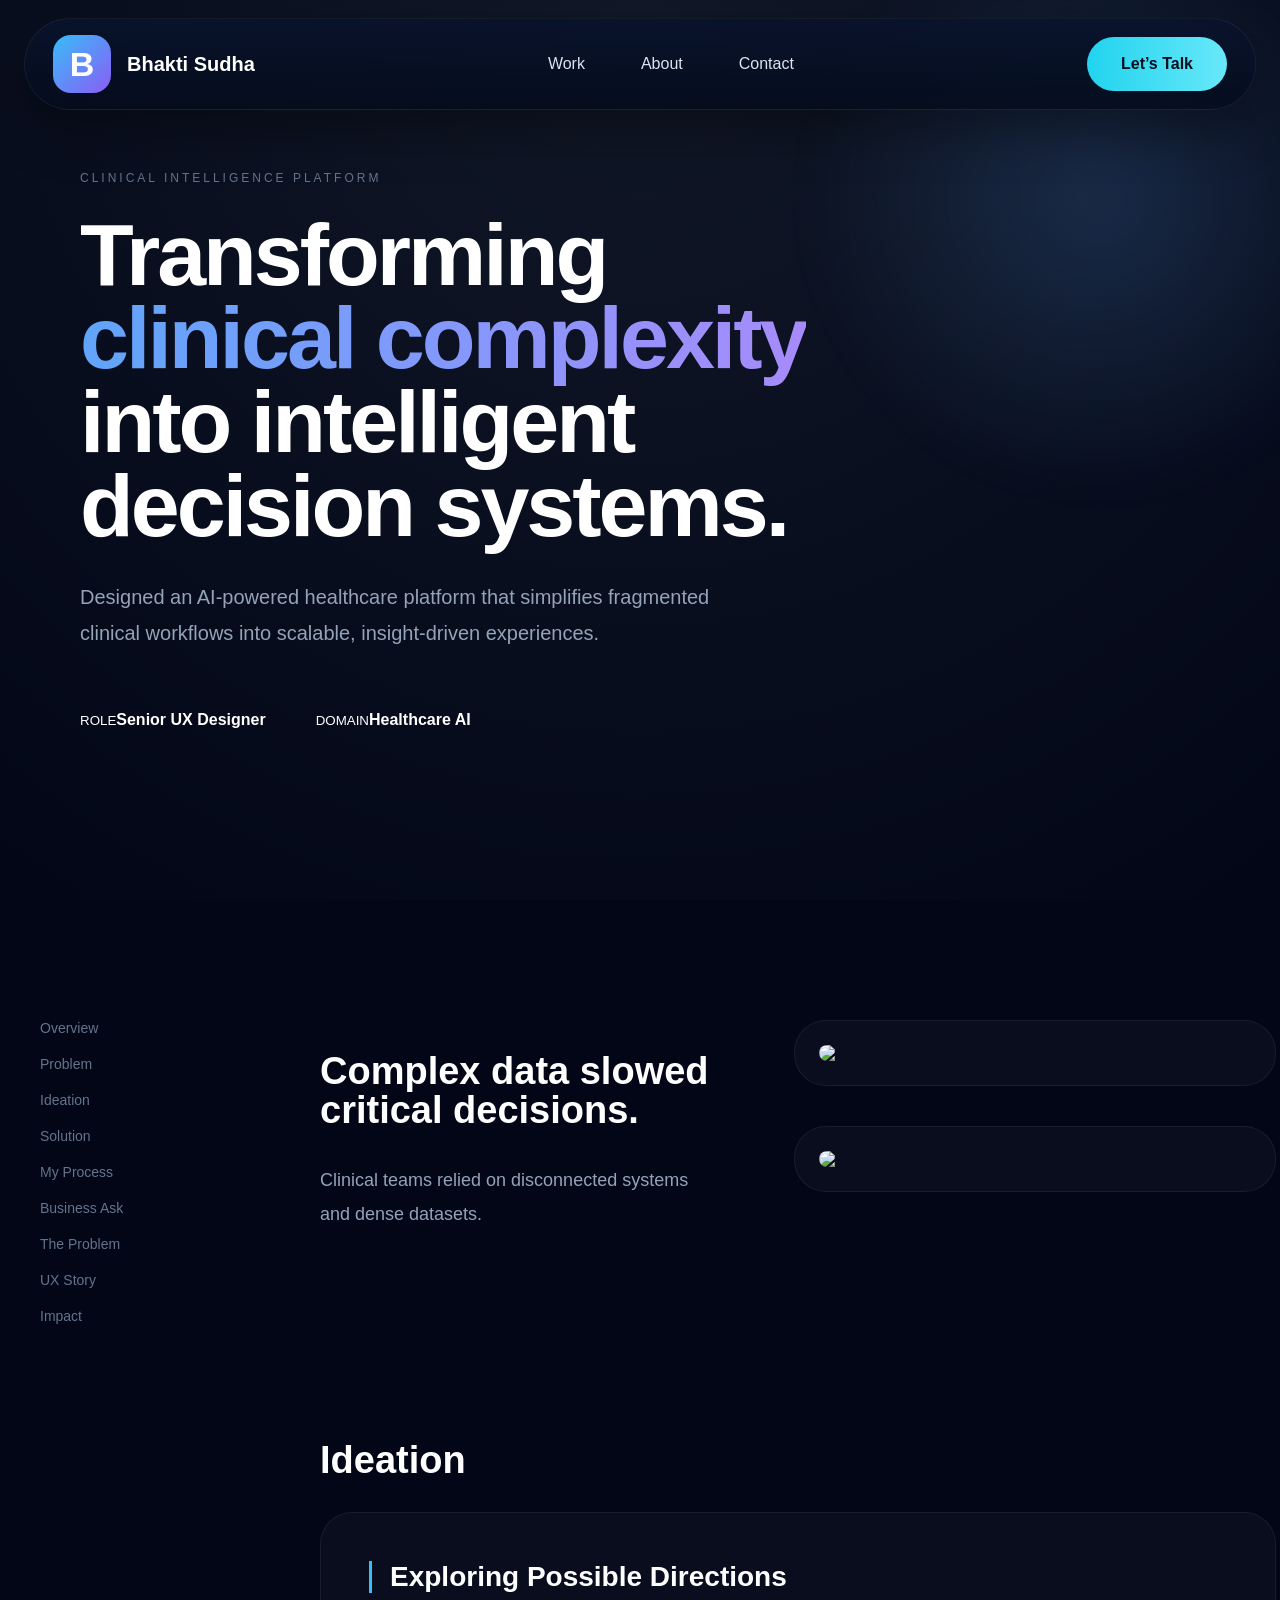
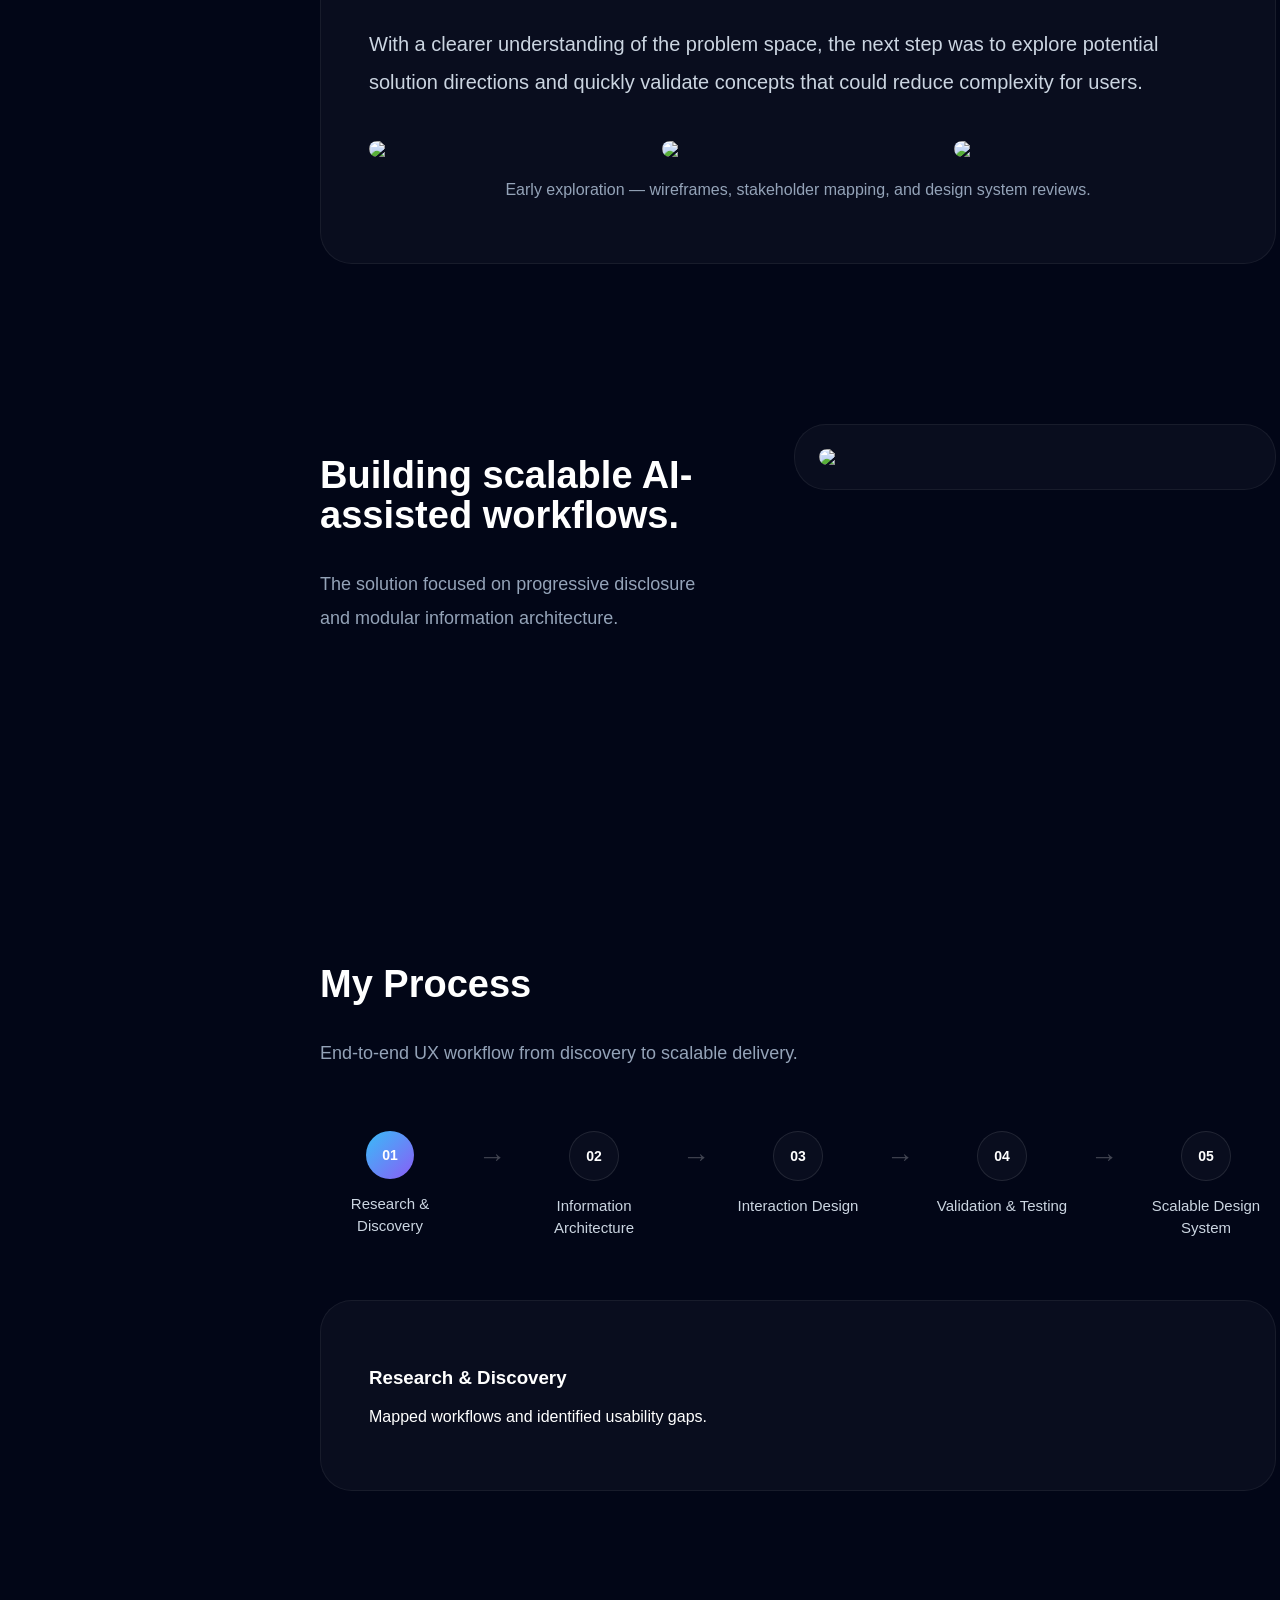
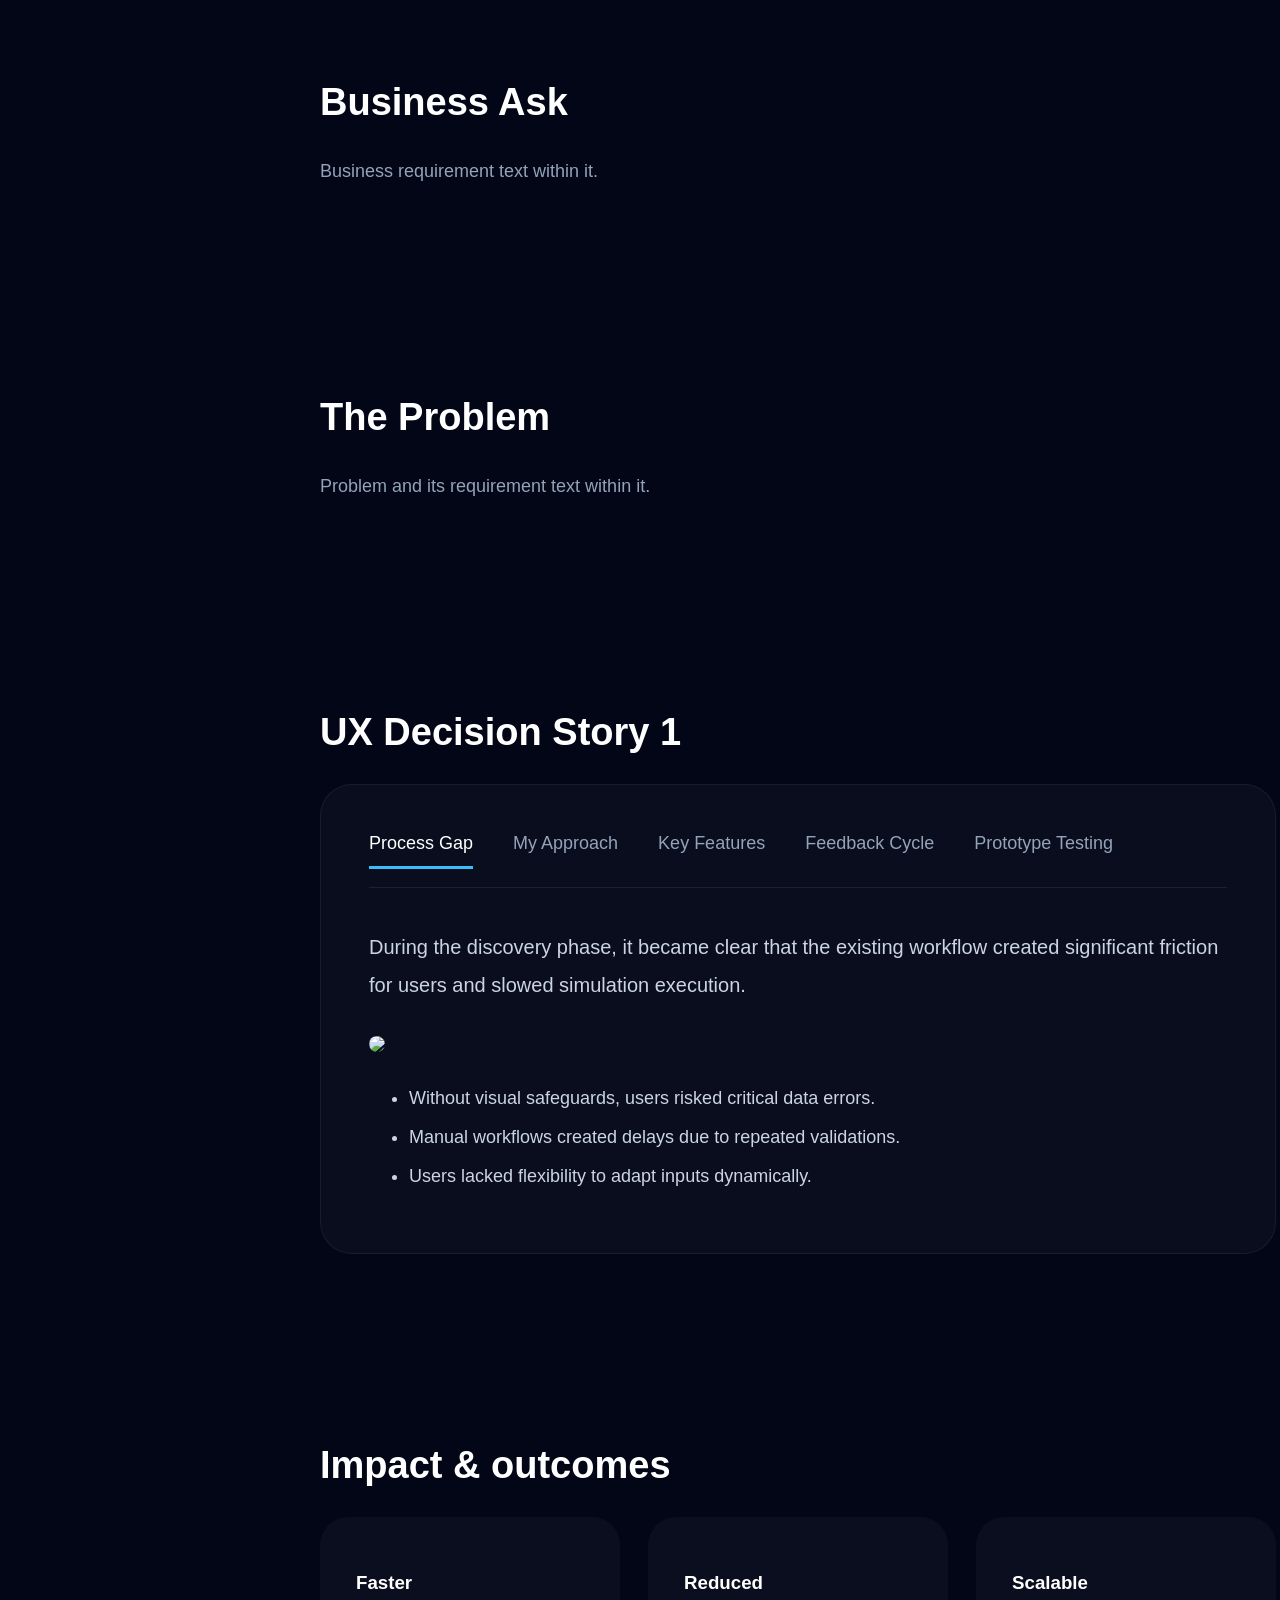
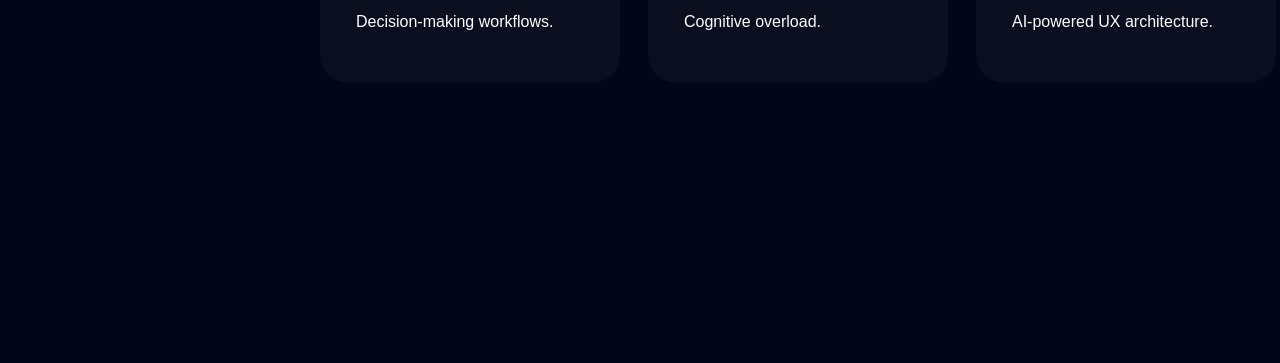
==== commit cd4fdcb6: "Reduce section heading font size by 30 percent" ====
--- a/cases/clip.html
+++ b/cases/clip.html
@@ -1 +1 @@
-<!DOCTYPE html><html lang='en'><head><meta charset='UTF-8'><meta name='viewport' content='width=device-width, initial-scale=1.0'><title>CLIP Case Study</title><style>html{scroll-behavior:smooth}body{margin:0;background:#020617;color:#fff;font-family:-apple-system,BlinkMacSystemFont,sans-serif;overflow-x:hidden}.noise{position:fixed;inset:0;opacity:.03;pointer-events:none;background-image:radial-gradient(#fff 1px,transparent 1px);background-size:24px 24px}.nav{position:fixed;top:18px;left:50%;transform:translateX(-50%);width:calc(100% - 48px);max-width:1800px;height:92px;padding:0 28px;display:flex;justify-content:space-between;align-items:center;z-index:1000;background:linear-gradient(180deg,rgba(9,19,44,.92),rgba(4,12,28,.88));backdrop-filter:blur(24px);border:1px solid rgba(255,255,255,.06);border-radius:999px;box-sizing:border-box;box-shadow:0 20px 50px rgba(0,0,0,.35)}.brand{display:flex;align-items:center;gap:16px;font-size:20px;font-weight:600}.brand-logo{width:58px;height:58px;border-radius:18px;display:flex;align-items:center;justify-content:center;background:linear-gradient(135deg,#38bdf8,#8b5cf6);font-size:34px;font-weight:700;color:white}.nav-links{display:flex;gap:56px}.nav-links a{color:#dbe4f0;text-decoration:none}.cta-nav{padding:18px 34px;border-radius:999px;background:linear-gradient(90deg,#22d3ee,#67e8f9);color:#04111f;text-decoration:none;font-weight:600}.hero{min-height:100vh;display:flex;align-items:center;padding:0 80px;position:relative;background:radial-gradient(circle at top,#111827,#020617)}.glow{position:absolute;width:600px;height:600px;border-radius:50%;background:radial-gradient(circle,rgba(96,165,250,.18),transparent 70%);top:-100px;right:-120px;filter:blur(20px)}.hero-content{position:relative;max-width:820px;z-index:2}.eyebrow{letter-spacing:3px;font-size:12px;color:#64748b;margin-bottom:28px}.hero h1{font-size:88px;line-height:.95;margin:0;letter-spacing:-3px}.hero h1 span{background:linear-gradient(90deg,#60a5fa,#a78bfa);-webkit-background-clip:text;-webkit-text-fill-color:transparent}.hero p{max-width:640px;font-size:20px;line-height:1.8;color:#94a3b8;margin-top:32px}.meta{display:flex;gap:50px;margin-top:60px}.case-layout{display:grid;grid-template-columns:240px 1fr;gap:40px;max-width:1500px;margin:auto;padding:120px 40px}.side-nav{position:sticky;top:140px;height:max-content}.side-nav a{display:block;color:#64748b;text-decoration:none;margin-bottom:20px;font-size:14px}.content section{padding-bottom:160px}.sticky-grid{display:grid;grid-template-columns:.9fr 1.1fr;gap:80px;align-items:start}.sticky-copy h2{font-size:54px;line-height:1.05}.sticky-copy p{font-size:18px;line-height:1.9;color:#94a3b8}.visual-stack{display:flex;flex-direction:column;gap:40px}.frame{background:rgba(255,255,255,.03);border:1px solid rgba(255,255,255,.06);padding:24px;border-radius:32px}.frame img{width:100%;display:block;border-radius:18px}.process-section{padding:120px 0}.process-steps{display:flex;align-items:flex-start;justify-content:space-between;gap:18px;margin:60px 0}.process-flow-item{display:flex;flex-direction:column;align-items:center;text-align:center;cursor:pointer;min-width:140px}.process-circle{width:48px;height:48px;border-radius:50%;display:flex;align-items:center;justify-content:center;border:1px solid rgba(255,255,255,.1);background:rgba(255,255,255,.03);font-size:14px;font-weight:700;transition:.3s}.process-flow-item.active .process-circle{background:linear-gradient(135deg,#38bdf8,#8b5cf6);border:none}.process-title{margin-top:14px;font-size:15px;line-height:1.5;color:#cbd5e1}.process-arrow{padding-top:10px;color:rgba(255,255,255,.25);font-size:28px}.process-content,.ideation-card,.ux-story-card{background:rgba(255,255,255,.03);padding:48px;border-radius:32px;border:1px solid rgba(255,255,255,.06)}.process-panel,.ux-story-panel{display:none}.process-panel.active,.ux-story-panel.active{display:block}.ideation-label{border-left:3px solid #38bdf8;padding-left:18px;font-size:28px;font-weight:600;margin-bottom:32px}.ideation-grid{display:grid;grid-template-columns:repeat(3,1fr);gap:20px;margin-top:40px}.ideation-grid img,.ux-story-image img{width:100%;border-radius:20px}.ux-tabs{display:flex;gap:40px;border-bottom:1px solid rgba(255,255,255,.08);padding-bottom:18px;margin-bottom:40px}.ux-tab{font-size:18px;color:#94a3b8;padding-bottom:12px;cursor:pointer}.ux-tab.active{color:#fff;border-bottom:3px solid #38bdf8}.ux-story-text{font-size:20px;line-height:1.9;color:#cbd5e1;margin-bottom:32px}.ux-points{margin-top:32px}.ux-points li{margin-bottom:18px;color:#cbd5e1;font-size:18px}.metrics{display:grid;grid-template-columns:repeat(3,1fr);gap:28px}.metric{padding:36px;background:rgba(255,255,255,.03);border-radius:28px}@media(max-width:900px){.nav-links{display:none}.hero{padding:0 24px}.hero h1{font-size:52px}.case-layout,.sticky-grid,.metrics,.ideation-grid{grid-template-columns:1fr}.ux-tabs{flex-wrap:wrap}}</style></head><body><div class='noise'></div><nav class='nav'><div class='brand'><div class='brand-logo'>B</div><span>Bhakti Sudha</span></div><div class='nav-links'><a href='../index.html#work'>Work</a><a href='../index.html#about'>About</a><a href='../index.html#contact'>Contact</a></div><a class='cta-nav' href='../index.html#contact'>Let’s Talk</a></nav><section id='overview' class='hero'><div class='glow'></div><div class='hero-content'><div class='eyebrow'>CLINICAL INTELLIGENCE PLATFORM</div><h1>Transforming <span>clinical complexity</span> into intelligent decision systems.</h1><p>Designed an AI-powered healthcare platform that simplifies fragmented clinical workflows into scalable, insight-driven experiences.</p><div class='meta'><div><small>ROLE</small><strong>Senior UX Designer</strong></div><div><small>DOMAIN</small><strong>Healthcare AI</strong></div></div></div></section><div class='case-layout'><aside class='side-nav'><a href='#overview'>Overview</a><a href='#problem'>Problem</a><a href='#ideation'>Ideation</a><a href='#solution'>Solution</a><a href='#process'>My Process</a><a href='#business-ask'>Business Ask</a><a href='#the-problem'>The Problem</a><a href='#ux-story'>UX Story</a><a href='#impact'>Impact</a></aside><main class='content'><section id='problem'><div class='sticky-grid'><div class='sticky-copy'><h2>Complex data slowed critical decisions.</h2><p>Clinical teams relied on disconnected systems and dense datasets.</p></div><div class='visual-stack'><div class='frame'><img src='../images/clip-ui-1.png'></div><div class='frame'><img src='../images/clip-ui-2.png'></div></div></div></section><section id='ideation'><div class='sticky-copy'><h2>Ideation</h2></div><div class='ideation-card'><div class='ideation-label'>Exploring Possible Directions</div><p style='font-size:20px;line-height:1.9;color:#cbd5e1'>With a clearer understanding of the problem space, the next step was to explore potential solution directions and quickly validate concepts that could reduce complexity for users.</p><div class='ideation-grid'><img src='../images/clip-ui-1.png'><img src='../images/clip-ui-2.png'><img src='../images/clip-hero.png'></div><p style='text-align:center;margin-top:24px;color:#94a3b8'>Early exploration — wireframes, stakeholder mapping, and design system reviews.</p></div></section><section id='solution'><div class='sticky-grid'><div class='sticky-copy'><h2>Building scalable AI-assisted workflows.</h2><p>The solution focused on progressive disclosure and modular information architecture.</p></div><div class='visual-stack'><div class='frame'><img src='../images/clip-hero.png'></div></div></div></section><section id='process' class='process-section'><div class='sticky-copy'><h2>My Process</h2><p>End-to-end UX workflow from discovery to scalable delivery.</p></div><div class='process-steps'><div class='process-flow-item active' data-step='0'><div class='process-circle'>01</div><div class='process-title'>Research & Discovery</div></div><div class='process-arrow'>→</div><div class='process-flow-item' data-step='1'><div class='process-circle'>02</div><div class='process-title'>Information Architecture</div></div><div class='process-arrow'>→</div><div class='process-flow-item' data-step='2'><div class='process-circle'>03</div><div class='process-title'>Interaction Design</div></div><div class='process-arrow'>→</div><div class='process-flow-item' data-step='3'><div class='process-circle'>04</div><div class='process-title'>Validation & Testing</div></div><div class='process-arrow'>→</div><div class='process-flow-item' data-step='4'><div class='process-circle'>05</div><div class='process-title'>Scalable Design System</div></div></div><div class='process-content'><div class='process-panel active'><h3>Research & Discovery</h3><p>Mapped workflows and identified usability gaps.</p></div><div class='process-panel'><h3>Information Architecture</h3><p>Created scalable structures simplifying complex datasets.</p></div><div class='process-panel'><h3>Interaction Design</h3><p>Designed AI-assisted workflows reducing cognitive load.</p></div><div class='process-panel'><h3>Validation & Testing</h3><p>Validated experiences with stakeholders and refined flows.</p></div><div class='process-panel'><h3>Scalable Design System</h3><p>Built reusable enterprise UX systems.</p></div></div></section><section id='business-ask'><div class='sticky-copy'><h2>Business Ask</h2><p>Business requirement text within it.</p></div></section><section id='the-problem'><div class='sticky-copy'><h2>The Problem</h2><p>Problem and its requirement text within it.</p></div></section><section id='ux-story'><div class='sticky-copy'><h2>UX Decision Story 1</h2></div><div class='ux-story-card'><div class='ux-tabs'><div class='ux-tab active' data-tab='0'>Process Gap</div><div class='ux-tab' data-tab='1'>My Approach</div><div class='ux-tab' data-tab='2'>Key Features</div><div class='ux-tab' data-tab='3'>Feedback Cycle</div><div class='ux-tab' data-tab='4'>Prototype Testing</div></div><div class='ux-story-panel active'><p class='ux-story-text'>During the discovery phase, it became clear that the existing workflow created significant friction for users and slowed simulation execution.</p></div><div class='ux-story-panel'><p class='ux-story-text'>Focused on reducing cognitive overload through guided workflows and structured input patterns.</p></div><div class='ux-story-panel'><p class='ux-story-text'>Introduced validation cues, modular components, and scalable interaction patterns.</p></div><div class='ux-story-panel'><p class='ux-story-text'>Collected stakeholder insights and iterated rapidly on interaction models.</p></div><div class='ux-story-panel'><p class='ux-story-text'>Validated usability improvements through prototype walkthroughs and testing sessions.</p></div><div class='ux-story-image'><img src='../images/clip-ui-2.png'></div><ul class='ux-points'><li>Without visual safeguards, users risked critical data errors.</li><li>Manual workflows created delays due to repeated validations.</li><li>Users lacked flexibility to adapt inputs dynamically.</li></ul></div></section><section id='impact'><div class='sticky-copy'><h2>Impact & outcomes</h2></div><div class='metrics'><div class='metric'><h3>Faster</h3><p>Decision-making workflows.</p></div><div class='metric'><h3>Reduced</h3><p>Cognitive overload.</p></div><div class='metric'><h3>Scalable</h3><p>AI-powered UX architecture.</p></div></div></section></main></div><script>const steps=document.querySelectorAll('.process-flow-item');const panels=document.querySelectorAll('.process-panel');steps.forEach(step=>{step.addEventListener('click',()=>{steps.forEach(s=>s.classList.remove('active'));panels.forEach(p=>p.classList.remove('active'));step.classList.add('active');panels[step.dataset.step].classList.add('active')})});const uxTabs=document.querySelectorAll('.ux-tab');const uxPanels=document.querySelectorAll('.ux-story-panel');uxTabs.forEach(tab=>{tab.addEventListener('click',()=>{uxTabs.forEach(t=>t.classList.remove('active'));uxPanels.forEach(p=>p.classList.remove('active'));tab.classList.add('active');uxPanels[tab.dataset.tab].classList.add('active')})})</script></body></html>+<!DOCTYPE html><html lang='en'><head><meta charset='UTF-8'><meta name='viewport' content='width=device-width, initial-scale=1.0'><title>CLIP Case Study</title><style>html{scroll-behavior:smooth}body{margin:0;background:#020617;color:#fff;font-family:-apple-system,BlinkMacSystemFont,sans-serif;overflow-x:hidden}.noise{position:fixed;inset:0;opacity:.03;pointer-events:none;background-image:radial-gradient(#fff 1px,transparent 1px);background-size:24px 24px}.nav{position:fixed;top:18px;left:50%;transform:translateX(-50%);width:calc(100% - 48px);max-width:1800px;height:92px;padding:0 28px;display:flex;justify-content:space-between;align-items:center;z-index:1000;background:linear-gradient(180deg,rgba(9,19,44,.92),rgba(4,12,28,.88));backdrop-filter:blur(24px);border:1px solid rgba(255,255,255,.06);border-radius:999px;box-sizing:border-box;box-shadow:0 20px 50px rgba(0,0,0,.35)}.brand{display:flex;align-items:center;gap:16px;font-size:20px;font-weight:600}.brand-logo{width:58px;height:58px;border-radius:18px;display:flex;align-items:center;justify-content:center;background:linear-gradient(135deg,#38bdf8,#8b5cf6);font-size:34px;font-weight:700;color:white}.nav-links{display:flex;gap:56px}.nav-links a{color:#dbe4f0;text-decoration:none}.cta-nav{padding:18px 34px;border-radius:999px;background:linear-gradient(90deg,#22d3ee,#67e8f9);color:#04111f;text-decoration:none;font-weight:600}.hero{min-height:100vh;display:flex;align-items:center;padding:0 80px;position:relative;background:radial-gradient(circle at top,#111827,#020617)}.glow{position:absolute;width:600px;height:600px;border-radius:50%;background:radial-gradient(circle,rgba(96,165,250,.18),transparent 70%);top:-100px;right:-120px;filter:blur(20px)}.hero-content{position:relative;max-width:820px;z-index:2}.eyebrow{letter-spacing:3px;font-size:12px;color:#64748b;margin-bottom:28px}.hero h1{font-size:88px;line-height:.95;margin:0;letter-spacing:-3px}.hero h1 span{background:linear-gradient(90deg,#60a5fa,#a78bfa);-webkit-background-clip:text;-webkit-text-fill-color:transparent}.hero p{max-width:640px;font-size:20px;line-height:1.8;color:#94a3b8;margin-top:32px}.meta{display:flex;gap:50px;margin-top:60px}.case-layout{display:grid;grid-template-columns:240px 1fr;gap:40px;max-width:1500px;margin:auto;padding:120px 40px}.side-nav{position:sticky;top:140px;height:max-content}.side-nav a{display:block;color:#64748b;text-decoration:none;margin-bottom:20px;font-size:14px}.content section{padding-bottom:160px}.sticky-grid{display:grid;grid-template-columns:.9fr 1.1fr;gap:80px;align-items:start}.sticky-copy h2{font-size:38px;line-height:1.05}.sticky-copy p{font-size:18px;line-height:1.9;color:#94a3b8}.visual-stack{display:flex;flex-direction:column;gap:40px}.frame{background:rgba(255,255,255,.03);border:1px solid rgba(255,255,255,.06);padding:24px;border-radius:32px}.frame img{width:100%;display:block;border-radius:18px}.process-section{padding:120px 0}.process-steps{display:flex;align-items:flex-start;justify-content:space-between;gap:18px;margin:60px 0}.process-flow-item{display:flex;flex-direction:column;align-items:center;text-align:center;cursor:pointer;min-width:140px}.process-circle{width:48px;height:48px;border-radius:50%;display:flex;align-items:center;justify-content:center;border:1px solid rgba(255,255,255,.1);background:rgba(255,255,255,.03);font-size:14px;font-weight:700;transition:.3s}.process-flow-item.active .process-circle{background:linear-gradient(135deg,#38bdf8,#8b5cf6);border:none}.process-title{margin-top:14px;font-size:15px;line-height:1.5;color:#cbd5e1}.process-arrow{padding-top:10px;color:rgba(255,255,255,.25);font-size:28px}.process-content,.ideation-card,.ux-story-card{background:rgba(255,255,255,.03);padding:48px;border-radius:32px;border:1px solid rgba(255,255,255,.06)}.process-panel,.ux-story-panel{display:none}.process-panel.active,.ux-story-panel.active{display:block}.ideation-label{border-left:3px solid #38bdf8;padding-left:18px;font-size:28px;font-weight:600;margin-bottom:32px}.ideation-grid{display:grid;grid-template-columns:repeat(3,1fr);gap:20px;margin-top:40px}.ideation-grid img,.ux-story-image img{width:100%;border-radius:20px}.ux-tabs{display:flex;gap:40px;border-bottom:1px solid rgba(255,255,255,.08);padding-bottom:18px;margin-bottom:40px}.ux-tab{font-size:18px;color:#94a3b8;padding-bottom:12px;cursor:pointer}.ux-tab.active{color:#fff;border-bottom:3px solid #38bdf8}.ux-story-text{font-size:20px;line-height:1.9;color:#cbd5e1;margin-bottom:32px}.ux-points{margin-top:32px}.ux-points li{margin-bottom:18px;color:#cbd5e1;font-size:18px}.metrics{display:grid;grid-template-columns:repeat(3,1fr);gap:28px}.metric{padding:36px;background:rgba(255,255,255,.03);border-radius:28px}@media(max-width:900px){.nav-links{display:none}.hero{padding:0 24px}.hero h1{font-size:52px}.case-layout,.sticky-grid,.metrics,.ideation-grid{grid-template-columns:1fr}.ux-tabs{flex-wrap:wrap}}</style></head><body><div class='noise'></div><nav class='nav'><div class='brand'><div class='brand-logo'>B</div><span>Bhakti Sudha</span></div><div class='nav-links'><a href='../index.html#work'>Work</a><a href='../index.html#about'>About</a><a href='../index.html#contact'>Contact</a></div><a class='cta-nav' href='../index.html#contact'>Let’s Talk</a></nav><section id='overview' class='hero'><div class='glow'></div><div class='hero-content'><div class='eyebrow'>CLINICAL INTELLIGENCE PLATFORM</div><h1>Transforming <span>clinical complexity</span> into intelligent decision systems.</h1><p>Designed an AI-powered healthcare platform that simplifies fragmented clinical workflows into scalable, insight-driven experiences.</p><div class='meta'><div><small>ROLE</small><strong>Senior UX Designer</strong></div><div><small>DOMAIN</small><strong>Healthcare AI</strong></div></div></div></section><div class='case-layout'><aside class='side-nav'><a href='#overview'>Overview</a><a href='#problem'>Problem</a><a href='#ideation'>Ideation</a><a href='#solution'>Solution</a><a href='#process'>My Process</a><a href='#business-ask'>Business Ask</a><a href='#the-problem'>The Problem</a><a href='#ux-story'>UX Story</a><a href='#impact'>Impact</a></aside><main class='content'><section id='problem'><div class='sticky-grid'><div class='sticky-copy'><h2>Complex data slowed critical decisions.</h2><p>Clinical teams relied on disconnected systems and dense datasets.</p></div><div class='visual-stack'><div class='frame'><img src='../images/clip-ui-1.png'></div><div class='frame'><img src='../images/clip-ui-2.png'></div></div></div></section><section id='ideation'><div class='sticky-copy'><h2>Ideation</h2></div><div class='ideation-card'><div class='ideation-label'>Exploring Possible Directions</div><p style='font-size:20px;line-height:1.9;color:#cbd5e1'>With a clearer understanding of the problem space, the next step was to explore potential solution directions and quickly validate concepts that could reduce complexity for users.</p><div class='ideation-grid'><img src='../images/clip-ui-1.png'><img src='../images/clip-ui-2.png'><img src='../images/clip-hero.png'></div><p style='text-align:center;margin-top:24px;color:#94a3b8'>Early exploration — wireframes, stakeholder mapping, and design system reviews.</p></div></section><section id='solution'><div class='sticky-grid'><div class='sticky-copy'><h2>Building scalable AI-assisted workflows.</h2><p>The solution focused on progressive disclosure and modular information architecture.</p></div><div class='visual-stack'><div class='frame'><img src='../images/clip-hero.png'></div></div></div></section><section id='process' class='process-section'><div class='sticky-copy'><h2>My Process</h2><p>End-to-end UX workflow from discovery to scalable delivery.</p></div><div class='process-steps'><div class='process-flow-item active' data-step='0'><div class='process-circle'>01</div><div class='process-title'>Research & Discovery</div></div><div class='process-arrow'>→</div><div class='process-flow-item' data-step='1'><div class='process-circle'>02</div><div class='process-title'>Information Architecture</div></div><div class='process-arrow'>→</div><div class='process-flow-item' data-step='2'><div class='process-circle'>03</div><div class='process-title'>Interaction Design</div></div><div class='process-arrow'>→</div><div class='process-flow-item' data-step='3'><div class='process-circle'>04</div><div class='process-title'>Validation & Testing</div></div><div class='process-arrow'>→</div><div class='process-flow-item' data-step='4'><div class='process-circle'>05</div><div class='process-title'>Scalable Design System</div></div></div><div class='process-content'><div class='process-panel active'><h3>Research & Discovery</h3><p>Mapped workflows and identified usability gaps.</p></div><div class='process-panel'><h3>Information Architecture</h3><p>Created scalable structures simplifying complex datasets.</p></div><div class='process-panel'><h3>Interaction Design</h3><p>Designed AI-assisted workflows reducing cognitive load.</p></div><div class='process-panel'><h3>Validation & Testing</h3><p>Validated experiences with stakeholders and refined flows.</p></div><div class='process-panel'><h3>Scalable Design System</h3><p>Built reusable enterprise UX systems.</p></div></div></section><section id='business-ask'><div class='sticky-copy'><h2>Business Ask</h2><p>Business requirement text within it.</p></div></section><section id='the-problem'><div class='sticky-copy'><h2>The Problem</h2><p>Problem and its requirement text within it.</p></div></section><section id='ux-story'><div class='sticky-copy'><h2>UX Decision Story 1</h2></div><div class='ux-story-card'><div class='ux-tabs'><div class='ux-tab active' data-tab='0'>Process Gap</div><div class='ux-tab' data-tab='1'>My Approach</div><div class='ux-tab' data-tab='2'>Key Features</div><div class='ux-tab' data-tab='3'>Feedback Cycle</div><div class='ux-tab' data-tab='4'>Prototype Testing</div></div><div class='ux-story-panel active'><p class='ux-story-text'>During the discovery phase, it became clear that the existing workflow created significant friction for users and slowed simulation execution.</p></div><div class='ux-story-panel'><p class='ux-story-text'>Focused on reducing cognitive overload through guided workflows and structured input patterns.</p></div><div class='ux-story-panel'><p class='ux-story-text'>Introduced validation cues, modular components, and scalable interaction patterns.</p></div><div class='ux-story-panel'><p class='ux-story-text'>Collected stakeholder insights and iterated rapidly on interaction models.</p></div><div class='ux-story-panel'><p class='ux-story-text'>Validated usability improvements through prototype walkthroughs and testing sessions.</p></div><div class='ux-story-image'><img src='../images/clip-ui-2.png'></div><ul class='ux-points'><li>Without visual safeguards, users risked critical data errors.</li><li>Manual workflows created delays due to repeated validations.</li><li>Users lacked flexibility to adapt inputs dynamically.</li></ul></div></section><section id='impact'><div class='sticky-copy'><h2>Impact & outcomes</h2></div><div class='metrics'><div class='metric'><h3>Faster</h3><p>Decision-making workflows.</p></div><div class='metric'><h3>Reduced</h3><p>Cognitive overload.</p></div><div class='metric'><h3>Scalable</h3><p>AI-powered UX architecture.</p></div></div></section></main></div><script>const steps=document.querySelectorAll('.process-flow-item');const panels=document.querySelectorAll('.process-panel');steps.forEach(step=>{step.addEventListener('click',()=>{steps.forEach(s=>s.classList.remove('active'));panels.forEach(p=>p.classList.remove('active'));step.classList.add('active');panels[step.dataset.step].classList.add('active')})});const uxTabs=document.querySelectorAll('.ux-tab');const uxPanels=document.querySelectorAll('.ux-story-panel');uxTabs.forEach(tab=>{tab.addEventListener('click',()=>{uxTabs.forEach(t=>t.classList.remove('active'));uxPanels.forEach(p=>p.classList.remove('active'));tab.classList.add('active');uxPanels[tab.dataset.tab].classList.add('active')})})</script></body></html>
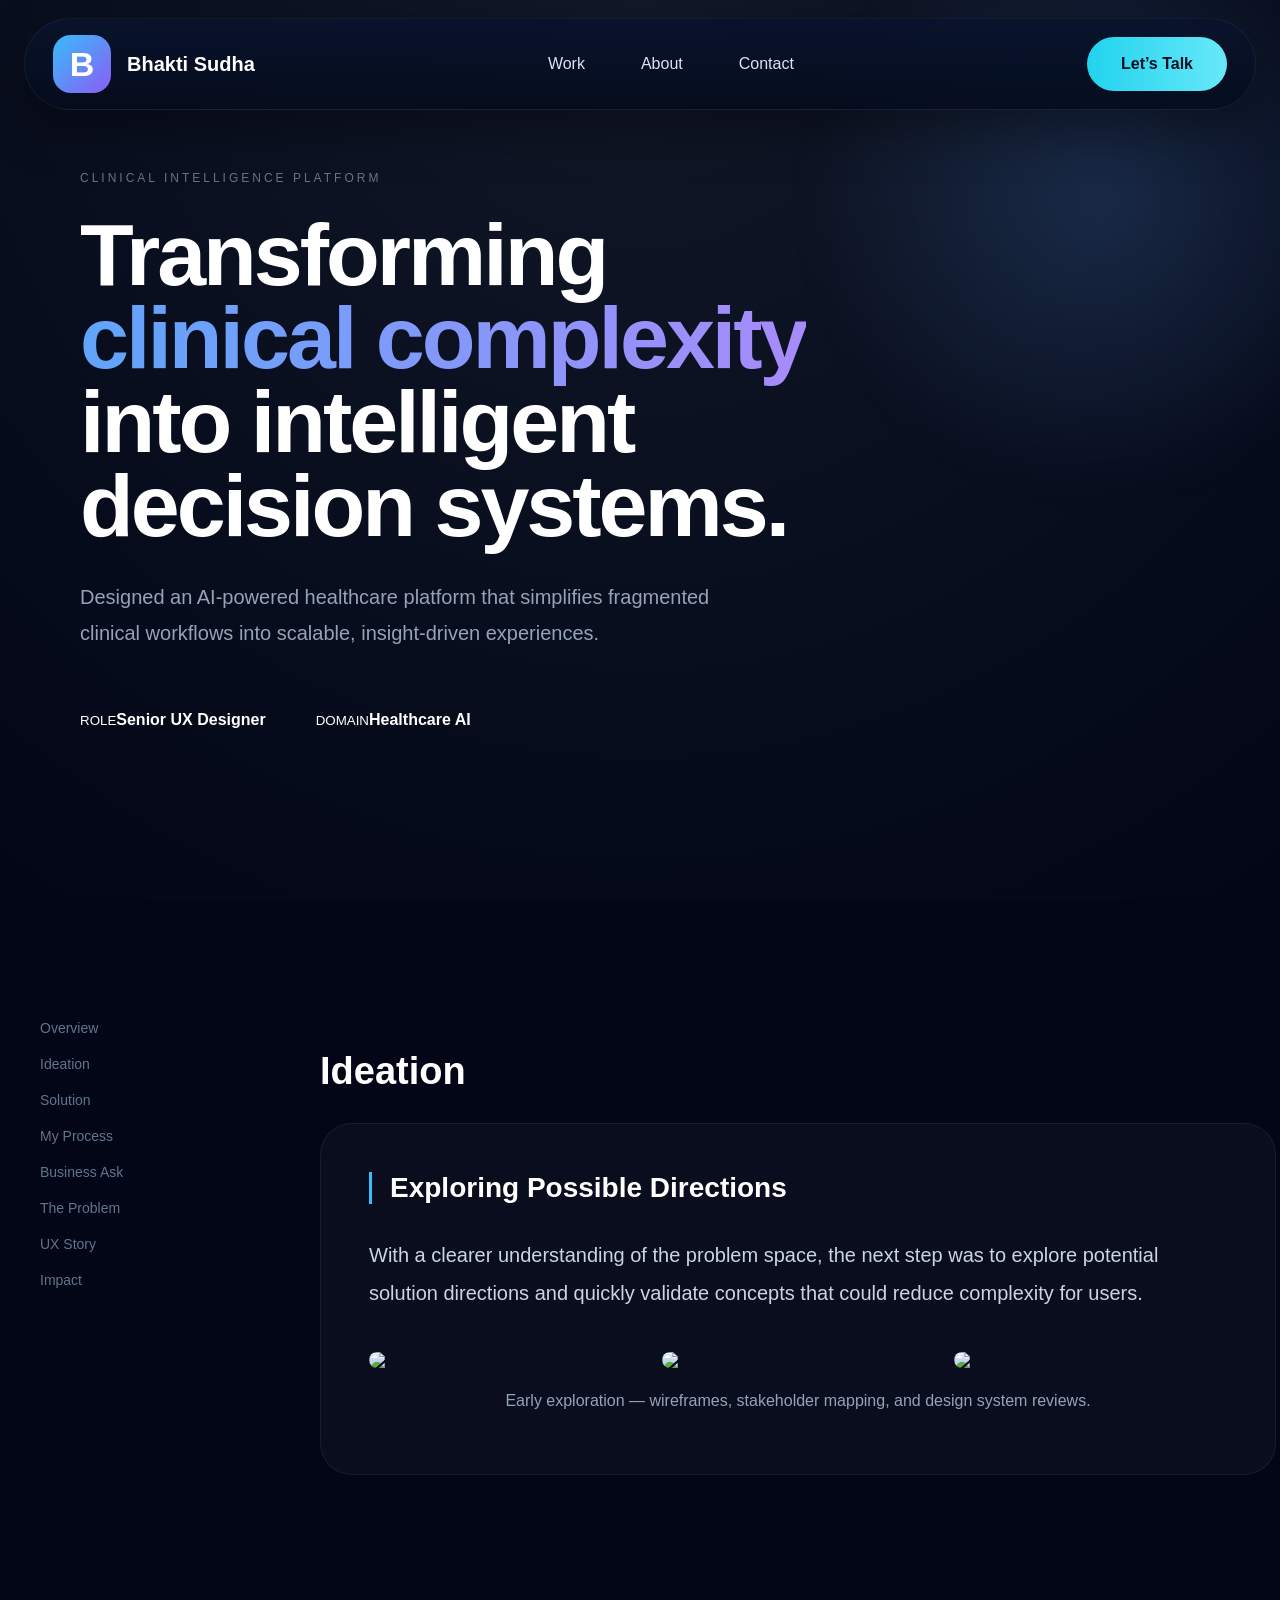
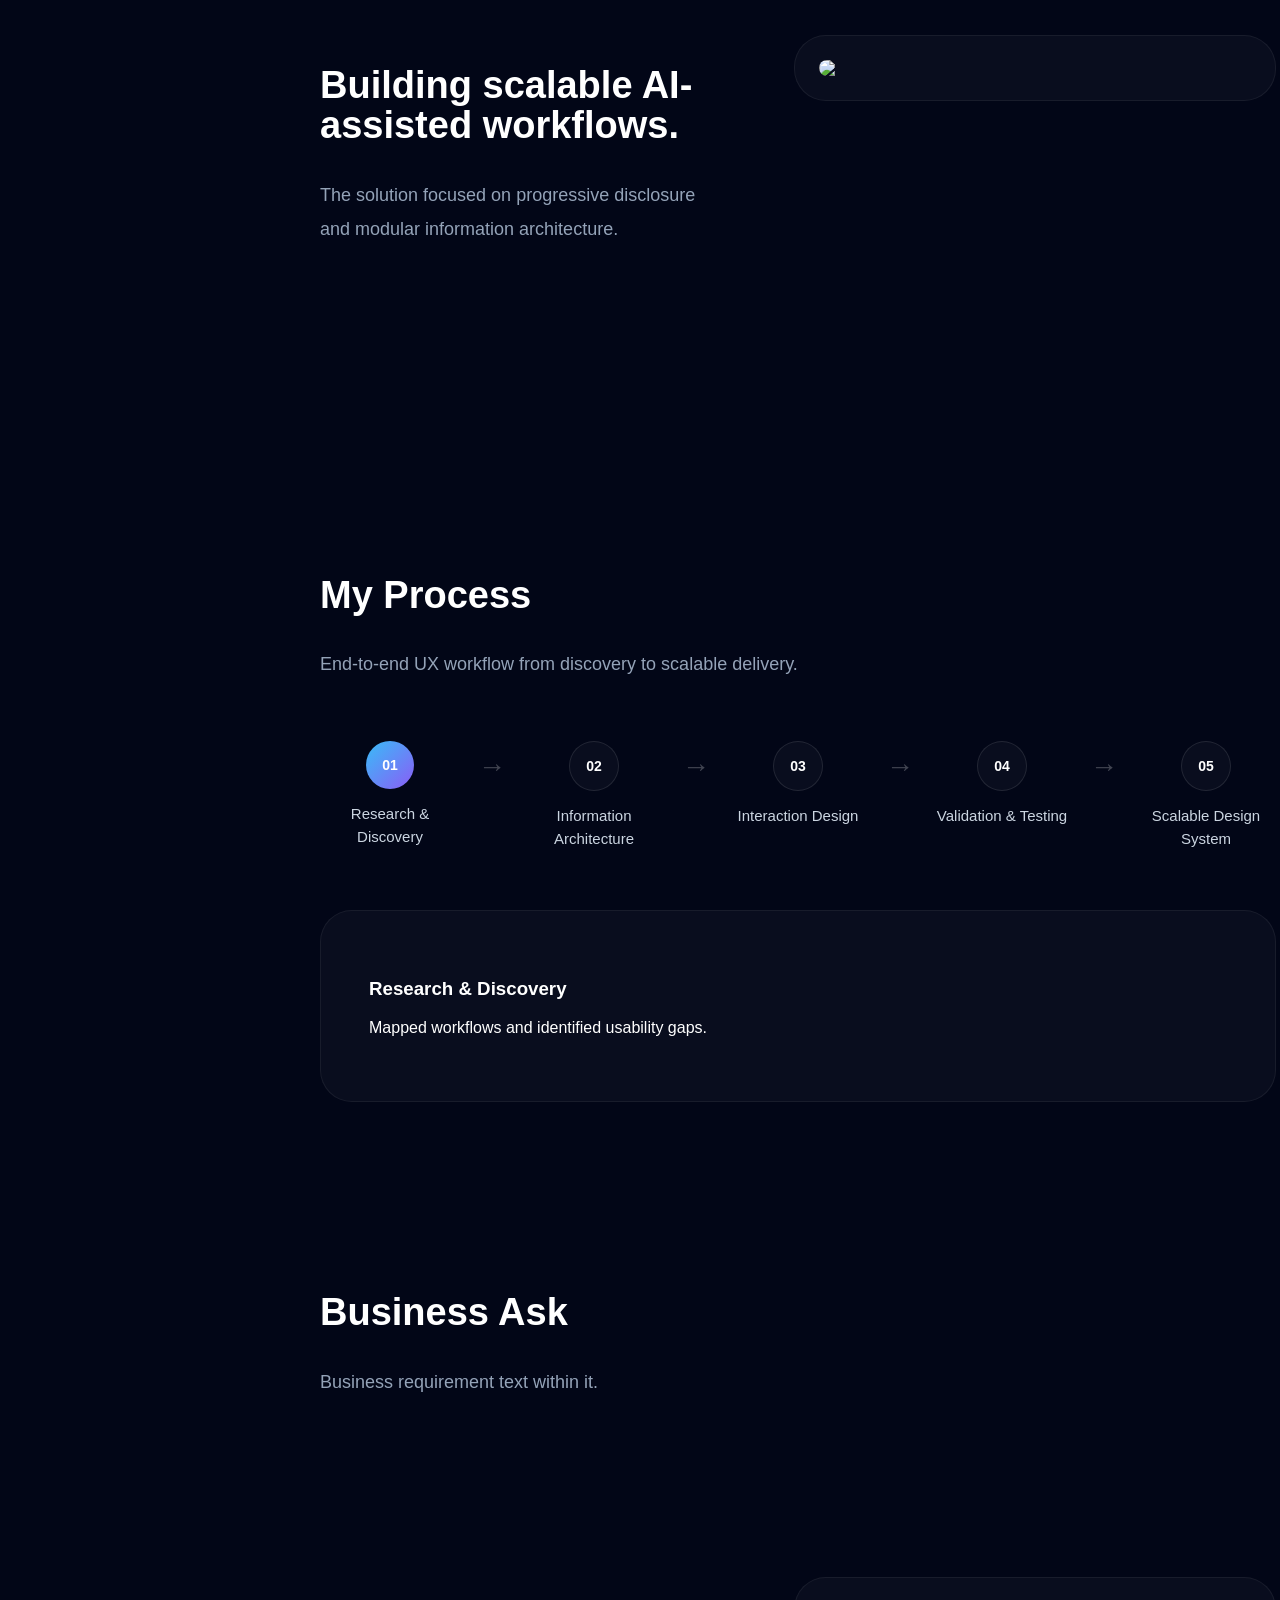
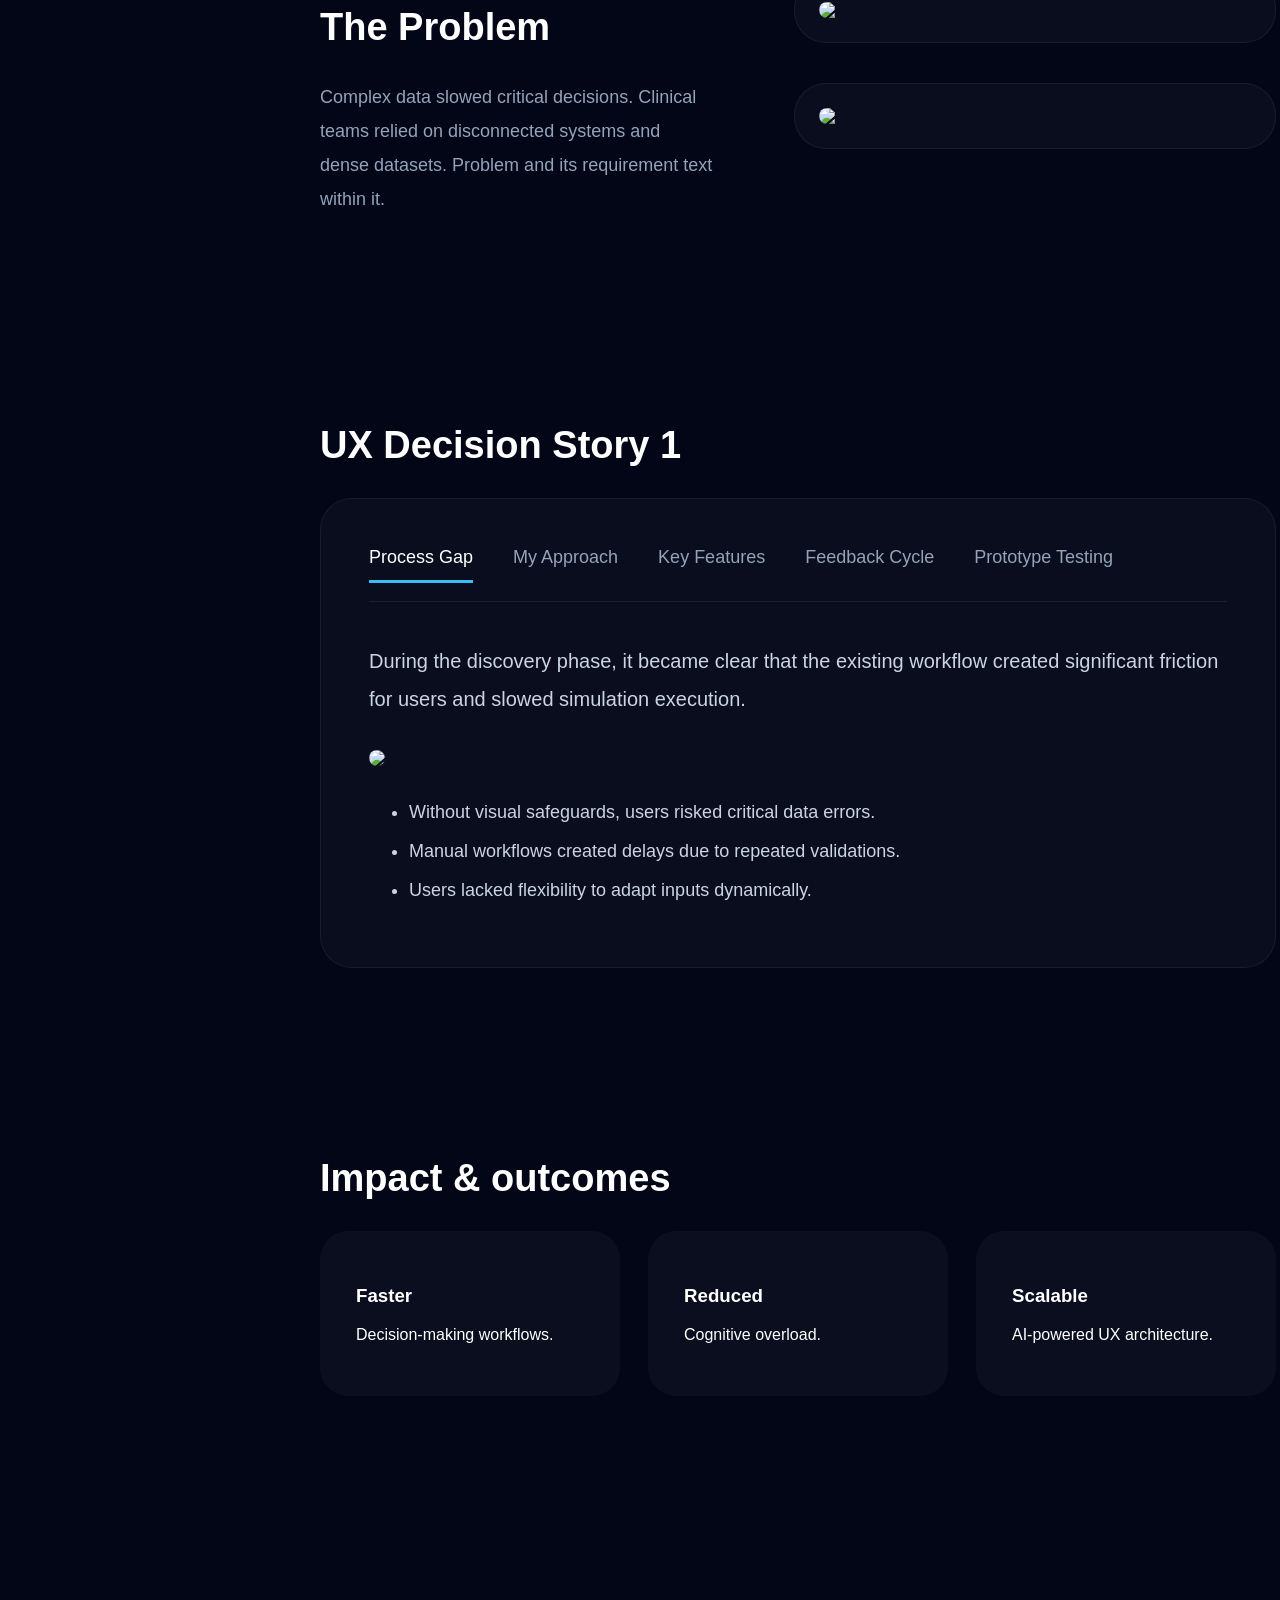
==== commit 6aa85d0a: "Merge Problem content into The Problem section" ====
--- a/cases/clip.html
+++ b/cases/clip.html
@@ -1 +1 @@
-<!DOCTYPE html><html lang='en'><head><meta charset='UTF-8'><meta name='viewport' content='width=device-width, initial-scale=1.0'><title>CLIP Case Study</title><style>html{scroll-behavior:smooth}body{margin:0;background:#020617;color:#fff;font-family:-apple-system,BlinkMacSystemFont,sans-serif;overflow-x:hidden}.noise{position:fixed;inset:0;opacity:.03;pointer-events:none;background-image:radial-gradient(#fff 1px,transparent 1px);background-size:24px 24px}.nav{position:fixed;top:18px;left:50%;transform:translateX(-50%);width:calc(100% - 48px);max-width:1800px;height:92px;padding:0 28px;display:flex;justify-content:space-between;align-items:center;z-index:1000;background:linear-gradient(180deg,rgba(9,19,44,.92),rgba(4,12,28,.88));backdrop-filter:blur(24px);border:1px solid rgba(255,255,255,.06);border-radius:999px;box-sizing:border-box;box-shadow:0 20px 50px rgba(0,0,0,.35)}.brand{display:flex;align-items:center;gap:16px;font-size:20px;font-weight:600}.brand-logo{width:58px;height:58px;border-radius:18px;display:flex;align-items:center;justify-content:center;background:linear-gradient(135deg,#38bdf8,#8b5cf6);font-size:34px;font-weight:700;color:white}.nav-links{display:flex;gap:56px}.nav-links a{color:#dbe4f0;text-decoration:none}.cta-nav{padding:18px 34px;border-radius:999px;background:linear-gradient(90deg,#22d3ee,#67e8f9);color:#04111f;text-decoration:none;font-weight:600}.hero{min-height:100vh;display:flex;align-items:center;padding:0 80px;position:relative;background:radial-gradient(circle at top,#111827,#020617)}.glow{position:absolute;width:600px;height:600px;border-radius:50%;background:radial-gradient(circle,rgba(96,165,250,.18),transparent 70%);top:-100px;right:-120px;filter:blur(20px)}.hero-content{position:relative;max-width:820px;z-index:2}.eyebrow{letter-spacing:3px;font-size:12px;color:#64748b;margin-bottom:28px}.hero h1{font-size:88px;line-height:.95;margin:0;letter-spacing:-3px}.hero h1 span{background:linear-gradient(90deg,#60a5fa,#a78bfa);-webkit-background-clip:text;-webkit-text-fill-color:transparent}.hero p{max-width:640px;font-size:20px;line-height:1.8;color:#94a3b8;margin-top:32px}.meta{display:flex;gap:50px;margin-top:60px}.case-layout{display:grid;grid-template-columns:240px 1fr;gap:40px;max-width:1500px;margin:auto;padding:120px 40px}.side-nav{position:sticky;top:140px;height:max-content}.side-nav a{display:block;color:#64748b;text-decoration:none;margin-bottom:20px;font-size:14px}.content section{padding-bottom:160px}.sticky-grid{display:grid;grid-template-columns:.9fr 1.1fr;gap:80px;align-items:start}.sticky-copy h2{font-size:38px;line-height:1.05}.sticky-copy p{font-size:18px;line-height:1.9;color:#94a3b8}.visual-stack{display:flex;flex-direction:column;gap:40px}.frame{background:rgba(255,255,255,.03);border:1px solid rgba(255,255,255,.06);padding:24px;border-radius:32px}.frame img{width:100%;display:block;border-radius:18px}.process-section{padding:120px 0}.process-steps{display:flex;align-items:flex-start;justify-content:space-between;gap:18px;margin:60px 0}.process-flow-item{display:flex;flex-direction:column;align-items:center;text-align:center;cursor:pointer;min-width:140px}.process-circle{width:48px;height:48px;border-radius:50%;display:flex;align-items:center;justify-content:center;border:1px solid rgba(255,255,255,.1);background:rgba(255,255,255,.03);font-size:14px;font-weight:700;transition:.3s}.process-flow-item.active .process-circle{background:linear-gradient(135deg,#38bdf8,#8b5cf6);border:none}.process-title{margin-top:14px;font-size:15px;line-height:1.5;color:#cbd5e1}.process-arrow{padding-top:10px;color:rgba(255,255,255,.25);font-size:28px}.process-content,.ideation-card,.ux-story-card{background:rgba(255,255,255,.03);padding:48px;border-radius:32px;border:1px solid rgba(255,255,255,.06)}.process-panel,.ux-story-panel{display:none}.process-panel.active,.ux-story-panel.active{display:block}.ideation-label{border-left:3px solid #38bdf8;padding-left:18px;font-size:28px;font-weight:600;margin-bottom:32px}.ideation-grid{display:grid;grid-template-columns:repeat(3,1fr);gap:20px;margin-top:40px}.ideation-grid img,.ux-story-image img{width:100%;border-radius:20px}.ux-tabs{display:flex;gap:40px;border-bottom:1px solid rgba(255,255,255,.08);padding-bottom:18px;margin-bottom:40px}.ux-tab{font-size:18px;color:#94a3b8;padding-bottom:12px;cursor:pointer}.ux-tab.active{color:#fff;border-bottom:3px solid #38bdf8}.ux-story-text{font-size:20px;line-height:1.9;color:#cbd5e1;margin-bottom:32px}.ux-points{margin-top:32px}.ux-points li{margin-bottom:18px;color:#cbd5e1;font-size:18px}.metrics{display:grid;grid-template-columns:repeat(3,1fr);gap:28px}.metric{padding:36px;background:rgba(255,255,255,.03);border-radius:28px}@media(max-width:900px){.nav-links{display:none}.hero{padding:0 24px}.hero h1{font-size:52px}.case-layout,.sticky-grid,.metrics,.ideation-grid{grid-template-columns:1fr}.ux-tabs{flex-wrap:wrap}}</style></head><body><div class='noise'></div><nav class='nav'><div class='brand'><div class='brand-logo'>B</div><span>Bhakti Sudha</span></div><div class='nav-links'><a href='../index.html#work'>Work</a><a href='../index.html#about'>About</a><a href='../index.html#contact'>Contact</a></div><a class='cta-nav' href='../index.html#contact'>Let’s Talk</a></nav><section id='overview' class='hero'><div class='glow'></div><div class='hero-content'><div class='eyebrow'>CLINICAL INTELLIGENCE PLATFORM</div><h1>Transforming <span>clinical complexity</span> into intelligent decision systems.</h1><p>Designed an AI-powered healthcare platform that simplifies fragmented clinical workflows into scalable, insight-driven experiences.</p><div class='meta'><div><small>ROLE</small><strong>Senior UX Designer</strong></div><div><small>DOMAIN</small><strong>Healthcare AI</strong></div></div></div></section><div class='case-layout'><aside class='side-nav'><a href='#overview'>Overview</a><a href='#problem'>Problem</a><a href='#ideation'>Ideation</a><a href='#solution'>Solution</a><a href='#process'>My Process</a><a href='#business-ask'>Business Ask</a><a href='#the-problem'>The Problem</a><a href='#ux-story'>UX Story</a><a href='#impact'>Impact</a></aside><main class='content'><section id='problem'><div class='sticky-grid'><div class='sticky-copy'><h2>Complex data slowed critical decisions.</h2><p>Clinical teams relied on disconnected systems and dense datasets.</p></div><div class='visual-stack'><div class='frame'><img src='../images/clip-ui-1.png'></div><div class='frame'><img src='../images/clip-ui-2.png'></div></div></div></section><section id='ideation'><div class='sticky-copy'><h2>Ideation</h2></div><div class='ideation-card'><div class='ideation-label'>Exploring Possible Directions</div><p style='font-size:20px;line-height:1.9;color:#cbd5e1'>With a clearer understanding of the problem space, the next step was to explore potential solution directions and quickly validate concepts that could reduce complexity for users.</p><div class='ideation-grid'><img src='../images/clip-ui-1.png'><img src='../images/clip-ui-2.png'><img src='../images/clip-hero.png'></div><p style='text-align:center;margin-top:24px;color:#94a3b8'>Early exploration — wireframes, stakeholder mapping, and design system reviews.</p></div></section><section id='solution'><div class='sticky-grid'><div class='sticky-copy'><h2>Building scalable AI-assisted workflows.</h2><p>The solution focused on progressive disclosure and modular information architecture.</p></div><div class='visual-stack'><div class='frame'><img src='../images/clip-hero.png'></div></div></div></section><section id='process' class='process-section'><div class='sticky-copy'><h2>My Process</h2><p>End-to-end UX workflow from discovery to scalable delivery.</p></div><div class='process-steps'><div class='process-flow-item active' data-step='0'><div class='process-circle'>01</div><div class='process-title'>Research & Discovery</div></div><div class='process-arrow'>→</div><div class='process-flow-item' data-step='1'><div class='process-circle'>02</div><div class='process-title'>Information Architecture</div></div><div class='process-arrow'>→</div><div class='process-flow-item' data-step='2'><div class='process-circle'>03</div><div class='process-title'>Interaction Design</div></div><div class='process-arrow'>→</div><div class='process-flow-item' data-step='3'><div class='process-circle'>04</div><div class='process-title'>Validation & Testing</div></div><div class='process-arrow'>→</div><div class='process-flow-item' data-step='4'><div class='process-circle'>05</div><div class='process-title'>Scalable Design System</div></div></div><div class='process-content'><div class='process-panel active'><h3>Research & Discovery</h3><p>Mapped workflows and identified usability gaps.</p></div><div class='process-panel'><h3>Information Architecture</h3><p>Created scalable structures simplifying complex datasets.</p></div><div class='process-panel'><h3>Interaction Design</h3><p>Designed AI-assisted workflows reducing cognitive load.</p></div><div class='process-panel'><h3>Validation & Testing</h3><p>Validated experiences with stakeholders and refined flows.</p></div><div class='process-panel'><h3>Scalable Design System</h3><p>Built reusable enterprise UX systems.</p></div></div></section><section id='business-ask'><div class='sticky-copy'><h2>Business Ask</h2><p>Business requirement text within it.</p></div></section><section id='the-problem'><div class='sticky-copy'><h2>The Problem</h2><p>Problem and its requirement text within it.</p></div></section><section id='ux-story'><div class='sticky-copy'><h2>UX Decision Story 1</h2></div><div class='ux-story-card'><div class='ux-tabs'><div class='ux-tab active' data-tab='0'>Process Gap</div><div class='ux-tab' data-tab='1'>My Approach</div><div class='ux-tab' data-tab='2'>Key Features</div><div class='ux-tab' data-tab='3'>Feedback Cycle</div><div class='ux-tab' data-tab='4'>Prototype Testing</div></div><div class='ux-story-panel active'><p class='ux-story-text'>During the discovery phase, it became clear that the existing workflow created significant friction for users and slowed simulation execution.</p></div><div class='ux-story-panel'><p class='ux-story-text'>Focused on reducing cognitive overload through guided workflows and structured input patterns.</p></div><div class='ux-story-panel'><p class='ux-story-text'>Introduced validation cues, modular components, and scalable interaction patterns.</p></div><div class='ux-story-panel'><p class='ux-story-text'>Collected stakeholder insights and iterated rapidly on interaction models.</p></div><div class='ux-story-panel'><p class='ux-story-text'>Validated usability improvements through prototype walkthroughs and testing sessions.</p></div><div class='ux-story-image'><img src='../images/clip-ui-2.png'></div><ul class='ux-points'><li>Without visual safeguards, users risked critical data errors.</li><li>Manual workflows created delays due to repeated validations.</li><li>Users lacked flexibility to adapt inputs dynamically.</li></ul></div></section><section id='impact'><div class='sticky-copy'><h2>Impact & outcomes</h2></div><div class='metrics'><div class='metric'><h3>Faster</h3><p>Decision-making workflows.</p></div><div class='metric'><h3>Reduced</h3><p>Cognitive overload.</p></div><div class='metric'><h3>Scalable</h3><p>AI-powered UX architecture.</p></div></div></section></main></div><script>const steps=document.querySelectorAll('.process-flow-item');const panels=document.querySelectorAll('.process-panel');steps.forEach(step=>{step.addEventListener('click',()=>{steps.forEach(s=>s.classList.remove('active'));panels.forEach(p=>p.classList.remove('active'));step.classList.add('active');panels[step.dataset.step].classList.add('active')})});const uxTabs=document.querySelectorAll('.ux-tab');const uxPanels=document.querySelectorAll('.ux-story-panel');uxTabs.forEach(tab=>{tab.addEventListener('click',()=>{uxTabs.forEach(t=>t.classList.remove('active'));uxPanels.forEach(p=>p.classList.remove('active'));tab.classList.add('active');uxPanels[tab.dataset.tab].classList.add('active')})})</script></body></html>+<!DOCTYPE html><html lang='en'><head><meta charset='UTF-8'><meta name='viewport' content='width=device-width, initial-scale=1.0'><title>CLIP Case Study</title><style>html{scroll-behavior:smooth}body{margin:0;background:#020617;color:#fff;font-family:-apple-system,BlinkMacSystemFont,sans-serif;overflow-x:hidden}.noise{position:fixed;inset:0;opacity:.03;pointer-events:none;background-image:radial-gradient(#fff 1px,transparent 1px);background-size:24px 24px}.nav{position:fixed;top:18px;left:50%;transform:translateX(-50%);width:calc(100% - 48px);max-width:1800px;height:92px;padding:0 28px;display:flex;justify-content:space-between;align-items:center;z-index:1000;background:linear-gradient(180deg,rgba(9,19,44,.92),rgba(4,12,28,.88));backdrop-filter:blur(24px);border:1px solid rgba(255,255,255,.06);border-radius:999px;box-sizing:border-box;box-shadow:0 20px 50px rgba(0,0,0,.35);transition:transform .35s ease,opacity .35s ease}.nav-hidden{transform:translate(-50%,-140px);opacity:0}.brand{display:flex;align-items:center;gap:16px;font-size:20px;font-weight:600}.brand-logo{width:58px;height:58px;border-radius:18px;display:flex;align-items:center;justify-content:center;background:linear-gradient(135deg,#38bdf8,#8b5cf6);font-size:34px;font-weight:700;color:white}.nav-links{display:flex;gap:56px}.nav-links a{color:#dbe4f0;text-decoration:none}.cta-nav{padding:18px 34px;border-radius:999px;background:linear-gradient(90deg,#22d3ee,#67e8f9);color:#04111f;text-decoration:none;font-weight:600}.hero{min-height:100vh;display:flex;align-items:center;padding:0 80px;position:relative;background:radial-gradient(circle at top,#111827,#020617)}.glow{position:absolute;width:600px;height:600px;border-radius:50%;background:radial-gradient(circle,rgba(96,165,250,.18),transparent 70%);top:-100px;right:-120px;filter:blur(20px)}.hero-content{position:relative;max-width:820px;z-index:2}.eyebrow{letter-spacing:3px;font-size:12px;color:#64748b;margin-bottom:28px}.hero h1{font-size:88px;line-height:.95;margin:0;letter-spacing:-3px}.hero h1 span{background:linear-gradient(90deg,#60a5fa,#a78bfa);-webkit-background-clip:text;-webkit-text-fill-color:transparent}.hero p{max-width:640px;font-size:20px;line-height:1.8;color:#94a3b8;margin-top:32px}.meta{display:flex;gap:50px;margin-top:60px}.case-layout{display:grid;grid-template-columns:240px 1fr;gap:40px;max-width:1500px;margin:auto;padding:120px 40px}.side-nav{position:sticky;top:140px;height:max-content}.side-nav a{display:block;color:#64748b;text-decoration:none;margin-bottom:20px;font-size:14px;transition:.3s}.side-nav a.active{color:#fff;padding-left:10px}.content section{padding-bottom:160px}.sticky-grid{display:grid;grid-template-columns:.9fr 1.1fr;gap:80px;align-items:start}.sticky-copy h2{font-size:38px;line-height:1.05}.sticky-copy p{font-size:18px;line-height:1.9;color:#94a3b8}.visual-stack{display:flex;flex-direction:column;gap:40px}.frame{background:rgba(255,255,255,.03);border:1px solid rgba(255,255,255,.06);padding:24px;border-radius:32px}.frame img{width:100%;display:block;border-radius:18px}.process-section{padding:120px 0}.process-steps{display:flex;align-items:flex-start;justify-content:space-between;gap:18px;margin:60px 0}.process-flow-item{display:flex;flex-direction:column;align-items:center;text-align:center;cursor:pointer;min-width:140px}.process-circle{width:48px;height:48px;border-radius:50%;display:flex;align-items:center;justify-content:center;border:1px solid rgba(255,255,255,.1);background:rgba(255,255,255,.03);font-size:14px;font-weight:700;transition:.3s}.process-flow-item.active .process-circle{background:linear-gradient(135deg,#38bdf8,#8b5cf6);border:none}.process-title{margin-top:14px;font-size:15px;line-height:1.5;color:#cbd5e1}.process-arrow{padding-top:10px;color:rgba(255,255,255,.25);font-size:28px}.process-content,.ideation-card,.ux-story-card{background:rgba(255,255,255,.03);padding:48px;border-radius:32px;border:1px solid rgba(255,255,255,.06)}.process-panel,.ux-story-panel{display:none}.process-panel.active,.ux-story-panel.active{display:block}.ideation-label{border-left:3px solid #38bdf8;padding-left:18px;font-size:28px;font-weight:600;margin-bottom:32px}.ideation-grid{display:grid;grid-template-columns:repeat(3,1fr);gap:20px;margin-top:40px}.ideation-grid img,.ux-story-image img{width:100%;border-radius:20px}.ux-tabs{display:flex;gap:40px;border-bottom:1px solid rgba(255,255,255,.08);padding-bottom:18px;margin-bottom:40px}.ux-tab{font-size:18px;color:#94a3b8;padding-bottom:12px;cursor:pointer}.ux-tab.active{color:#fff;border-bottom:3px solid #38bdf8}.ux-story-text{font-size:20px;line-height:1.9;color:#cbd5e1;margin-bottom:32px}.ux-points{margin-top:32px}.ux-points li{margin-bottom:18px;color:#cbd5e1;font-size:18px}.metrics{display:grid;grid-template-columns:repeat(3,1fr);gap:28px}.metric{padding:36px;background:rgba(255,255,255,.03);border-radius:28px}@media(max-width:900px){.nav-links{display:none}.hero{padding:0 24px}.hero h1{font-size:52px}.case-layout,.sticky-grid,.metrics,.ideation-grid{grid-template-columns:1fr}.ux-tabs{flex-wrap:wrap}}</style></head><body><div class='noise'></div><nav class='nav'><div class='brand'><div class='brand-logo'>B</div><span>Bhakti Sudha</span></div><div class='nav-links'><a href='../index.html#work'>Work</a><a href='../index.html#about'>About</a><a href='../index.html#contact'>Contact</a></div><a class='cta-nav' href='../index.html#contact'>Let’s Talk</a></nav><section id='overview' class='hero'><div class='glow'></div><div class='hero-content'><div class='eyebrow'>CLINICAL INTELLIGENCE PLATFORM</div><h1>Transforming <span>clinical complexity</span> into intelligent decision systems.</h1><p>Designed an AI-powered healthcare platform that simplifies fragmented clinical workflows into scalable, insight-driven experiences.</p><div class='meta'><div><small>ROLE</small><strong>Senior UX Designer</strong></div><div><small>DOMAIN</small><strong>Healthcare AI</strong></div></div></div></section><div class='case-layout'><aside class='side-nav'><a href='#overview'>Overview</a><a href='#ideation'>Ideation</a><a href='#solution'>Solution</a><a href='#process'>My Process</a><a href='#business-ask'>Business Ask</a><a href='#the-problem'>The Problem</a><a href='#ux-story'>UX Story</a><a href='#impact'>Impact</a></aside><main class='content'><section id='ideation'><div class='sticky-copy'><h2>Ideation</h2></div><div class='ideation-card'><div class='ideation-label'>Exploring Possible Directions</div><p style='font-size:20px;line-height:1.9;color:#cbd5e1'>With a clearer understanding of the problem space, the next step was to explore potential solution directions and quickly validate concepts that could reduce complexity for users.</p><div class='ideation-grid'><img src='../images/clip-ui-1.png'><img src='../images/clip-ui-2.png'><img src='../images/clip-hero.png'></div><p style='text-align:center;margin-top:24px;color:#94a3b8'>Early exploration — wireframes, stakeholder mapping, and design system reviews.</p></div></section><section id='solution'><div class='sticky-grid'><div class='sticky-copy'><h2>Building scalable AI-assisted workflows.</h2><p>The solution focused on progressive disclosure and modular information architecture.</p></div><div class='visual-stack'><div class='frame'><img src='../images/clip-hero.png'></div></div></div></section><section id='process' class='process-section'><div class='sticky-copy'><h2>My Process</h2><p>End-to-end UX workflow from discovery to scalable delivery.</p></div><div class='process-steps'><div class='process-flow-item active' data-step='0'><div class='process-circle'>01</div><div class='process-title'>Research & Discovery</div></div><div class='process-arrow'>→</div><div class='process-flow-item' data-step='1'><div class='process-circle'>02</div><div class='process-title'>Information Architecture</div></div><div class='process-arrow'>→</div><div class='process-flow-item' data-step='2'><div class='process-circle'>03</div><div class='process-title'>Interaction Design</div></div><div class='process-arrow'>→</div><div class='process-flow-item' data-step='3'><div class='process-circle'>04</div><div class='process-title'>Validation & Testing</div></div><div class='process-arrow'>→</div><div class='process-flow-item' data-step='4'><div class='process-circle'>05</div><div class='process-title'>Scalable Design System</div></div></div><div class='process-content'><div class='process-panel active'><h3>Research & Discovery</h3><p>Mapped workflows and identified usability gaps.</p></div><div class='process-panel'><h3>Information Architecture</h3><p>Created scalable structures simplifying complex datasets.</p></div><div class='process-panel'><h3>Interaction Design</h3><p>Designed AI-assisted workflows reducing cognitive load.</p></div><div class='process-panel'><h3>Validation & Testing</h3><p>Validated experiences with stakeholders and refined flows.</p></div><div class='process-panel'><h3>Scalable Design System</h3><p>Built reusable enterprise UX systems.</p></div></div></section><section id='business-ask'><div class='sticky-copy'><h2>Business Ask</h2><p>Business requirement text within it.</p></div></section><section id='the-problem'><div class='sticky-grid'><div class='sticky-copy'><h2>The Problem</h2><p>Complex data slowed critical decisions. Clinical teams relied on disconnected systems and dense datasets. Problem and its requirement text within it.</p></div><div class='visual-stack'><div class='frame'><img src='../images/clip-ui-1.png'></div><div class='frame'><img src='../images/clip-ui-2.png'></div></div></div></section><section id='ux-story'><div class='sticky-copy'><h2>UX Decision Story 1</h2></div><div class='ux-story-card'><div class='ux-tabs'><div class='ux-tab active' data-tab='0'>Process Gap</div><div class='ux-tab' data-tab='1'>My Approach</div><div class='ux-tab' data-tab='2'>Key Features</div><div class='ux-tab' data-tab='3'>Feedback Cycle</div><div class='ux-tab' data-tab='4'>Prototype Testing</div></div><div class='ux-story-panel active'><p class='ux-story-text'>During the discovery phase, it became clear that the existing workflow created significant friction for users and slowed simulation execution.</p></div><div class='ux-story-panel'><p class='ux-story-text'>Focused on reducing cognitive overload through guided workflows and structured input patterns.</p></div><div class='ux-story-panel'><p class='ux-story-text'>Introduced validation cues, modular components, and scalable interaction patterns.</p></div><div class='ux-story-panel'><p class='ux-story-text'>Collected stakeholder insights and iterated rapidly on interaction models.</p></div><div class='ux-story-panel'><p class='ux-story-text'>Validated usability improvements through prototype walkthroughs and testing sessions.</p></div><div class='ux-story-image'><img src='../images/clip-ui-2.png'></div><ul class='ux-points'><li>Without visual safeguards, users risked critical data errors.</li><li>Manual workflows created delays due to repeated validations.</li><li>Users lacked flexibility to adapt inputs dynamically.</li></ul></div></section><section id='impact'><div class='sticky-copy'><h2>Impact & outcomes</h2></div><div class='metrics'><div class='metric'><h3>Faster</h3><p>Decision-making workflows.</p></div><div class='metric'><h3>Reduced</h3><p>Cognitive overload.</p></div><div class='metric'><h3>Scalable</h3><p>AI-powered UX architecture.</p></div></div></section></main></div><script>const nav=document.querySelector('.nav');let lastScroll=0;window.addEventListener('scroll',()=>{const currentScroll=window.pageYOffset;if(currentScroll>lastScroll&&currentScroll>120){nav.classList.add('nav-hidden')}else{nav.classList.remove('nav-hidden')}lastScroll=currentScroll});const sections=document.querySelectorAll('main section');const navItems=document.querySelectorAll('.side-nav a');window.addEventListener('scroll',()=>{let current='';sections.forEach(section=>{const sectionTop=section.offsetTop-200;if(pageYOffset>=sectionTop){current=section.getAttribute('id')}});navItems.forEach(item=>{item.classList.remove('active');if(item.getAttribute('href')==='#'+current){item.classList.add('active')}})});const steps=document.querySelectorAll('.process-flow-item');const panels=document.querySelectorAll('.process-panel');steps.forEach(step=>{step.addEventListener('click',()=>{steps.forEach(s=>s.classList.remove('active'));panels.forEach(p=>p.classList.remove('active'));step.classList.add('active');panels[step.dataset.step].classList.add('active')})});const uxTabs=document.querySelectorAll('.ux-tab');const uxPanels=document.querySelectorAll('.ux-story-panel');uxTabs.forEach(tab=>{tab.addEventListener('click',()=>{uxTabs.forEach(t=>t.classList.remove('active'));uxPanels.forEach(p=>p.classList.remove('active'));tab.classList.add('active');uxPanels[tab.dataset.tab].classList.add('active')})})</script></body></html>
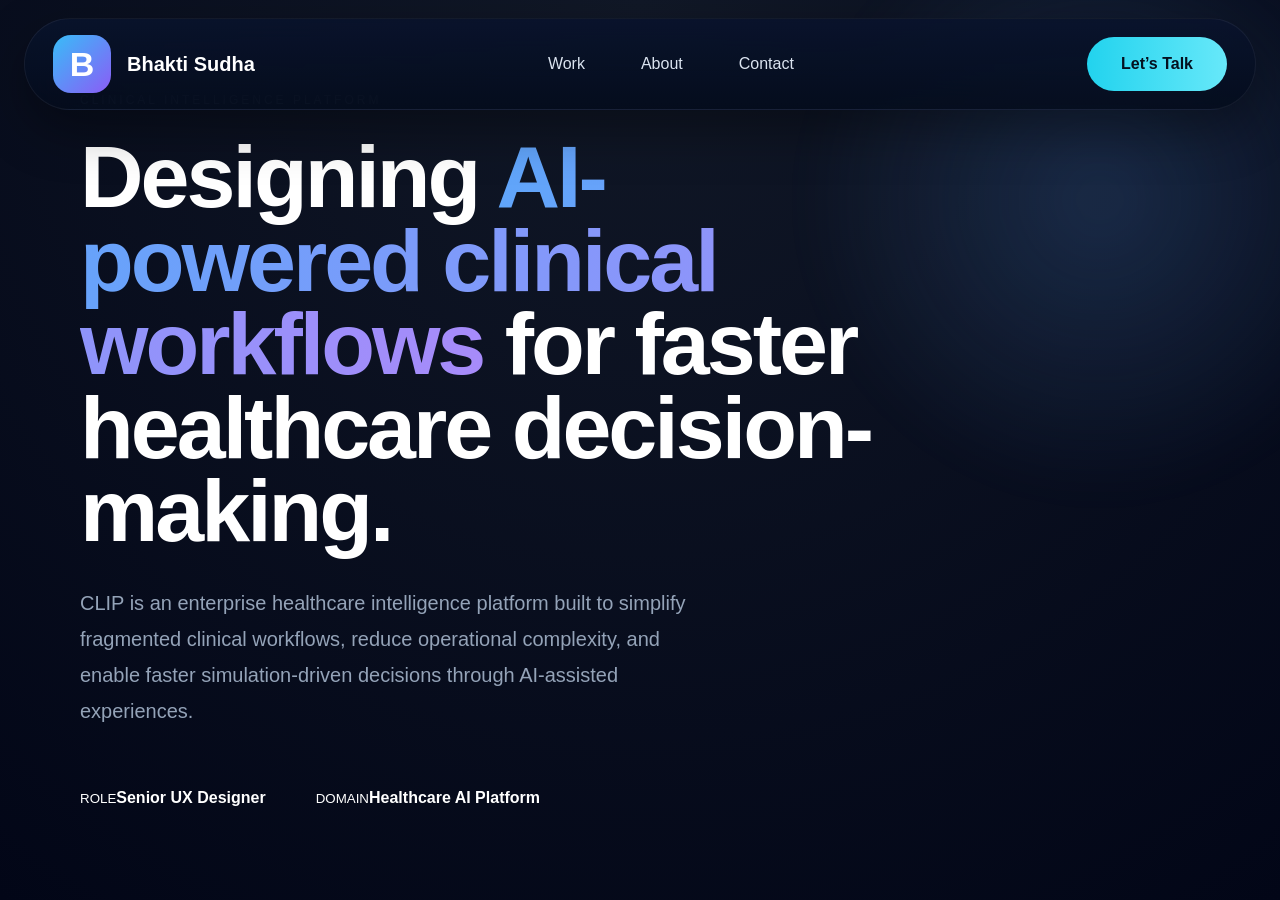
==== commit 8485485a: "Refine CLIP case study textual content" ====
--- a/cases/clip.html
+++ b/cases/clip.html
@@ -1 +1 @@
-<!DOCTYPE html><html lang='en'><head><meta charset='UTF-8'><meta name='viewport' content='width=device-width, initial-scale=1.0'><title>CLIP Case Study</title><style>html{scroll-behavior:smooth}body{margin:0;background:#020617;color:#fff;font-family:-apple-system,BlinkMacSystemFont,sans-serif;overflow-x:hidden}.noise{position:fixed;inset:0;opacity:.03;pointer-events:none;background-image:radial-gradient(#fff 1px,transparent 1px);background-size:24px 24px}.nav{position:fixed;top:18px;left:50%;transform:translateX(-50%);width:calc(100% - 48px);max-width:1800px;height:92px;padding:0 28px;display:flex;justify-content:space-between;align-items:center;z-index:1000;background:linear-gradient(180deg,rgba(9,19,44,.92),rgba(4,12,28,.88));backdrop-filter:blur(24px);border:1px solid rgba(255,255,255,.06);border-radius:999px;box-sizing:border-box;box-shadow:0 20px 50px rgba(0,0,0,.35);transition:transform .35s ease,opacity .35s ease}.nav-hidden{transform:translate(-50%,-140px);opacity:0}.brand{display:flex;align-items:center;gap:16px;font-size:20px;font-weight:600}.brand-logo{width:58px;height:58px;border-radius:18px;display:flex;align-items:center;justify-content:center;background:linear-gradient(135deg,#38bdf8,#8b5cf6);font-size:34px;font-weight:700;color:white}.nav-links{display:flex;gap:56px}.nav-links a{color:#dbe4f0;text-decoration:none}.cta-nav{padding:18px 34px;border-radius:999px;background:linear-gradient(90deg,#22d3ee,#67e8f9);color:#04111f;text-decoration:none;font-weight:600}.hero{min-height:100vh;display:flex;align-items:center;padding:0 80px;position:relative;background:radial-gradient(circle at top,#111827,#020617)}.glow{position:absolute;width:600px;height:600px;border-radius:50%;background:radial-gradient(circle,rgba(96,165,250,.18),transparent 70%);top:-100px;right:-120px;filter:blur(20px)}.hero-content{position:relative;max-width:820px;z-index:2}.eyebrow{letter-spacing:3px;font-size:12px;color:#64748b;margin-bottom:28px}.hero h1{font-size:88px;line-height:.95;margin:0;letter-spacing:-3px}.hero h1 span{background:linear-gradient(90deg,#60a5fa,#a78bfa);-webkit-background-clip:text;-webkit-text-fill-color:transparent}.hero p{max-width:640px;font-size:20px;line-height:1.8;color:#94a3b8;margin-top:32px}.meta{display:flex;gap:50px;margin-top:60px}.case-layout{display:grid;grid-template-columns:240px 1fr;gap:40px;max-width:1500px;margin:auto;padding:120px 40px}.side-nav{position:sticky;top:140px;height:max-content}.side-nav a{display:block;color:#64748b;text-decoration:none;margin-bottom:20px;font-size:14px;transition:.3s}.side-nav a.active{color:#fff;padding-left:10px}.content section{padding-bottom:160px}.sticky-grid{display:grid;grid-template-columns:.9fr 1.1fr;gap:80px;align-items:start}.sticky-copy h2{font-size:38px;line-height:1.05}.sticky-copy p{font-size:18px;line-height:1.9;color:#94a3b8}.visual-stack{display:flex;flex-direction:column;gap:40px}.frame{background:rgba(255,255,255,.03);border:1px solid rgba(255,255,255,.06);padding:24px;border-radius:32px}.frame img{width:100%;display:block;border-radius:18px}.process-section{padding:120px 0}.process-steps{display:flex;align-items:flex-start;justify-content:space-between;gap:18px;margin:60px 0}.process-flow-item{display:flex;flex-direction:column;align-items:center;text-align:center;cursor:pointer;min-width:140px}.process-circle{width:48px;height:48px;border-radius:50%;display:flex;align-items:center;justify-content:center;border:1px solid rgba(255,255,255,.1);background:rgba(255,255,255,.03);font-size:14px;font-weight:700;transition:.3s}.process-flow-item.active .process-circle{background:linear-gradient(135deg,#38bdf8,#8b5cf6);border:none}.process-title{margin-top:14px;font-size:15px;line-height:1.5;color:#cbd5e1}.process-arrow{padding-top:10px;color:rgba(255,255,255,.25);font-size:28px}.process-content,.ideation-card,.ux-story-card{background:rgba(255,255,255,.03);padding:48px;border-radius:32px;border:1px solid rgba(255,255,255,.06)}.process-panel,.ux-story-panel{display:none}.process-panel.active,.ux-story-panel.active{display:block}.ideation-label{border-left:3px solid #38bdf8;padding-left:18px;font-size:28px;font-weight:600;margin-bottom:32px}.ideation-grid{display:grid;grid-template-columns:repeat(3,1fr);gap:20px;margin-top:40px}.ideation-grid img,.ux-story-image img{width:100%;border-radius:20px}.ux-tabs{display:flex;gap:40px;border-bottom:1px solid rgba(255,255,255,.08);padding-bottom:18px;margin-bottom:40px}.ux-tab{font-size:18px;color:#94a3b8;padding-bottom:12px;cursor:pointer}.ux-tab.active{color:#fff;border-bottom:3px solid #38bdf8}.ux-story-text{font-size:20px;line-height:1.9;color:#cbd5e1;margin-bottom:32px}.ux-points{margin-top:32px}.ux-points li{margin-bottom:18px;color:#cbd5e1;font-size:18px}.metrics{display:grid;grid-template-columns:repeat(3,1fr);gap:28px}.metric{padding:36px;background:rgba(255,255,255,.03);border-radius:28px}@media(max-width:900px){.nav-links{display:none}.hero{padding:0 24px}.hero h1{font-size:52px}.case-layout,.sticky-grid,.metrics,.ideation-grid{grid-template-columns:1fr}.ux-tabs{flex-wrap:wrap}}</style></head><body><div class='noise'></div><nav class='nav'><div class='brand'><div class='brand-logo'>B</div><span>Bhakti Sudha</span></div><div class='nav-links'><a href='../index.html#work'>Work</a><a href='../index.html#about'>About</a><a href='../index.html#contact'>Contact</a></div><a class='cta-nav' href='../index.html#contact'>Let’s Talk</a></nav><section id='overview' class='hero'><div class='glow'></div><div class='hero-content'><div class='eyebrow'>CLINICAL INTELLIGENCE PLATFORM</div><h1>Transforming <span>clinical complexity</span> into intelligent decision systems.</h1><p>Designed an AI-powered healthcare platform that simplifies fragmented clinical workflows into scalable, insight-driven experiences.</p><div class='meta'><div><small>ROLE</small><strong>Senior UX Designer</strong></div><div><small>DOMAIN</small><strong>Healthcare AI</strong></div></div></div></section><div class='case-layout'><aside class='side-nav'><a href='#overview'>Overview</a><a href='#ideation'>Ideation</a><a href='#solution'>Solution</a><a href='#process'>My Process</a><a href='#business-ask'>Business Ask</a><a href='#the-problem'>The Problem</a><a href='#ux-story'>UX Story</a><a href='#impact'>Impact</a></aside><main class='content'><section id='ideation'><div class='sticky-copy'><h2>Ideation</h2></div><div class='ideation-card'><div class='ideation-label'>Exploring Possible Directions</div><p style='font-size:20px;line-height:1.9;color:#cbd5e1'>With a clearer understanding of the problem space, the next step was to explore potential solution directions and quickly validate concepts that could reduce complexity for users.</p><div class='ideation-grid'><img src='../images/clip-ui-1.png'><img src='../images/clip-ui-2.png'><img src='../images/clip-hero.png'></div><p style='text-align:center;margin-top:24px;color:#94a3b8'>Early exploration — wireframes, stakeholder mapping, and design system reviews.</p></div></section><section id='solution'><div class='sticky-grid'><div class='sticky-copy'><h2>Building scalable AI-assisted workflows.</h2><p>The solution focused on progressive disclosure and modular information architecture.</p></div><div class='visual-stack'><div class='frame'><img src='../images/clip-hero.png'></div></div></div></section><section id='process' class='process-section'><div class='sticky-copy'><h2>My Process</h2><p>End-to-end UX workflow from discovery to scalable delivery.</p></div><div class='process-steps'><div class='process-flow-item active' data-step='0'><div class='process-circle'>01</div><div class='process-title'>Research & Discovery</div></div><div class='process-arrow'>→</div><div class='process-flow-item' data-step='1'><div class='process-circle'>02</div><div class='process-title'>Information Architecture</div></div><div class='process-arrow'>→</div><div class='process-flow-item' data-step='2'><div class='process-circle'>03</div><div class='process-title'>Interaction Design</div></div><div class='process-arrow'>→</div><div class='process-flow-item' data-step='3'><div class='process-circle'>04</div><div class='process-title'>Validation & Testing</div></div><div class='process-arrow'>→</div><div class='process-flow-item' data-step='4'><div class='process-circle'>05</div><div class='process-title'>Scalable Design System</div></div></div><div class='process-content'><div class='process-panel active'><h3>Research & Discovery</h3><p>Mapped workflows and identified usability gaps.</p></div><div class='process-panel'><h3>Information Architecture</h3><p>Created scalable structures simplifying complex datasets.</p></div><div class='process-panel'><h3>Interaction Design</h3><p>Designed AI-assisted workflows reducing cognitive load.</p></div><div class='process-panel'><h3>Validation & Testing</h3><p>Validated experiences with stakeholders and refined flows.</p></div><div class='process-panel'><h3>Scalable Design System</h3><p>Built reusable enterprise UX systems.</p></div></div></section><section id='business-ask'><div class='sticky-copy'><h2>Business Ask</h2><p>Business requirement text within it.</p></div></section><section id='the-problem'><div class='sticky-grid'><div class='sticky-copy'><h2>The Problem</h2><p>Complex data slowed critical decisions. Clinical teams relied on disconnected systems and dense datasets. Problem and its requirement text within it.</p></div><div class='visual-stack'><div class='frame'><img src='../images/clip-ui-1.png'></div><div class='frame'><img src='../images/clip-ui-2.png'></div></div></div></section><section id='ux-story'><div class='sticky-copy'><h2>UX Decision Story 1</h2></div><div class='ux-story-card'><div class='ux-tabs'><div class='ux-tab active' data-tab='0'>Process Gap</div><div class='ux-tab' data-tab='1'>My Approach</div><div class='ux-tab' data-tab='2'>Key Features</div><div class='ux-tab' data-tab='3'>Feedback Cycle</div><div class='ux-tab' data-tab='4'>Prototype Testing</div></div><div class='ux-story-panel active'><p class='ux-story-text'>During the discovery phase, it became clear that the existing workflow created significant friction for users and slowed simulation execution.</p></div><div class='ux-story-panel'><p class='ux-story-text'>Focused on reducing cognitive overload through guided workflows and structured input patterns.</p></div><div class='ux-story-panel'><p class='ux-story-text'>Introduced validation cues, modular components, and scalable interaction patterns.</p></div><div class='ux-story-panel'><p class='ux-story-text'>Collected stakeholder insights and iterated rapidly on interaction models.</p></div><div class='ux-story-panel'><p class='ux-story-text'>Validated usability improvements through prototype walkthroughs and testing sessions.</p></div><div class='ux-story-image'><img src='../images/clip-ui-2.png'></div><ul class='ux-points'><li>Without visual safeguards, users risked critical data errors.</li><li>Manual workflows created delays due to repeated validations.</li><li>Users lacked flexibility to adapt inputs dynamically.</li></ul></div></section><section id='impact'><div class='sticky-copy'><h2>Impact & outcomes</h2></div><div class='metrics'><div class='metric'><h3>Faster</h3><p>Decision-making workflows.</p></div><div class='metric'><h3>Reduced</h3><p>Cognitive overload.</p></div><div class='metric'><h3>Scalable</h3><p>AI-powered UX architecture.</p></div></div></section></main></div><script>const nav=document.querySelector('.nav');let lastScroll=0;window.addEventListener('scroll',()=>{const currentScroll=window.pageYOffset;if(currentScroll>lastScroll&&currentScroll>120){nav.classList.add('nav-hidden')}else{nav.classList.remove('nav-hidden')}lastScroll=currentScroll});const sections=document.querySelectorAll('main section');const navItems=document.querySelectorAll('.side-nav a');window.addEventListener('scroll',()=>{let current='';sections.forEach(section=>{const sectionTop=section.offsetTop-200;if(pageYOffset>=sectionTop){current=section.getAttribute('id')}});navItems.forEach(item=>{item.classList.remove('active');if(item.getAttribute('href')==='#'+current){item.classList.add('active')}})});const steps=document.querySelectorAll('.process-flow-item');const panels=document.querySelectorAll('.process-panel');steps.forEach(step=>{step.addEventListener('click',()=>{steps.forEach(s=>s.classList.remove('active'));panels.forEach(p=>p.classList.remove('active'));step.classList.add('active');panels[step.dataset.step].classList.add('active')})});const uxTabs=document.querySelectorAll('.ux-tab');const uxPanels=document.querySelectorAll('.ux-story-panel');uxTabs.forEach(tab=>{tab.addEventListener('click',()=>{uxTabs.forEach(t=>t.classList.remove('active'));uxPanels.forEach(p=>p.classList.remove('active'));tab.classList.add('active');uxPanels[tab.dataset.tab].classList.add('active')})})</script></body></html>+<!DOCTYPE html><html lang='en'><head><meta charset='UTF-8'><meta name='viewport' content='width=device-width, initial-scale=1.0'><title>CLIP Case Study</title><style>html{scroll-behavior:smooth}body{margin:0;background:#020617;color:#fff;font-family:-apple-system,BlinkMacSystemFont,sans-serif;overflow-x:hidden}.noise{position:fixed;inset:0;opacity:.03;pointer-events:none;background-image:radial-gradient(#fff 1px,transparent 1px);background-size:24px 24px}.nav{position:fixed;top:18px;left:50%;transform:translateX(-50%);width:calc(100% - 48px);max-width:1800px;height:92px;padding:0 28px;display:flex;justify-content:space-between;align-items:center;z-index:1000;background:linear-gradient(180deg,rgba(9,19,44,.92),rgba(4,12,28,.88));backdrop-filter:blur(24px);border:1px solid rgba(255,255,255,.06);border-radius:999px;box-sizing:border-box;box-shadow:0 20px 50px rgba(0,0,0,.35);transition:transform .35s ease,opacity .35s ease}.nav-hidden{transform:translate(-50%,-140px);opacity:0}.brand{display:flex;align-items:center;gap:16px;font-size:20px;font-weight:600}.brand-logo{width:58px;height:58px;border-radius:18px;display:flex;align-items:center;justify-content:center;background:linear-gradient(135deg,#38bdf8,#8b5cf6);font-size:34px;font-weight:700;color:white}.nav-links{display:flex;gap:56px}.nav-links a{color:#dbe4f0;text-decoration:none}.cta-nav{padding:18px 34px;border-radius:999px;background:linear-gradient(90deg,#22d3ee,#67e8f9);color:#04111f;text-decoration:none;font-weight:600}.hero{min-height:100vh;display:flex;align-items:center;padding:0 80px;position:relative;background:radial-gradient(circle at top,#111827,#020617)}.glow{position:absolute;width:600px;height:600px;border-radius:50%;background:radial-gradient(circle,rgba(96,165,250,.18),transparent 70%);top:-100px;right:-120px;filter:blur(20px)}.hero-content{position:relative;max-width:820px;z-index:2}.eyebrow{letter-spacing:3px;font-size:12px;color:#64748b;margin-bottom:28px}.hero h1{font-size:88px;line-height:.95;margin:0;letter-spacing:-3px}.hero h1 span{background:linear-gradient(90deg,#60a5fa,#a78bfa);-webkit-background-clip:text;-webkit-text-fill-color:transparent}.hero p{max-width:640px;font-size:20px;line-height:1.8;color:#94a3b8;margin-top:32px}.meta{display:flex;gap:50px;margin-top:60px}.case-layout{display:grid;grid-template-columns:240px 1fr;gap:40px;max-width:1500px;margin:auto;padding:120px 40px}.side-nav{position:sticky;top:140px;height:max-content}.side-nav a{display:block;color:#64748b;text-decoration:none;margin-bottom:20px;font-size:14px;transition:.3s}.side-nav a.active{color:#fff;padding-left:10px}.content section{padding-bottom:160px}.sticky-grid{display:grid;grid-template-columns:.9fr 1.1fr;gap:80px;align-items:start}.sticky-copy h2{font-size:38px;line-height:1.05}.sticky-copy p{font-size:18px;line-height:1.9;color:#94a3b8}.visual-stack{display:flex;flex-direction:column;gap:40px}.frame{background:rgba(255,255,255,.03);border:1px solid rgba(255,255,255,.06);padding:24px;border-radius:32px}.frame img{width:100%;display:block;border-radius:18px}.process-section{padding:120px 0}.process-steps{display:flex;align-items:flex-start;justify-content:space-between;gap:18px;margin:60px 0}.process-flow-item{display:flex;flex-direction:column;align-items:center;text-align:center;cursor:pointer;min-width:140px}.process-circle{width:48px;height:48px;border-radius:50%;display:flex;align-items:center;justify-content:center;border:1px solid rgba(255,255,255,.1);background:rgba(255,255,255,.03);font-size:14px;font-weight:700;transition:.3s}.process-flow-item.active .process-circle{background:linear-gradient(135deg,#38bdf8,#8b5cf6);border:none}.process-title{margin-top:14px;font-size:15px;line-height:1.5;color:#cbd5e1}.process-arrow{padding-top:10px;color:rgba(255,255,255,.25);font-size:28px}.process-content,.ideation-card,.ux-story-card{background:rgba(255,255,255,.03);padding:48px;border-radius:32px;border:1px solid rgba(255,255,255,.06)}.process-panel,.ux-story-panel{display:none}.process-panel.active,.ux-story-panel.active{display:block}.ideation-label{border-left:3px solid #38bdf8;padding-left:18px;font-size:28px;font-weight:600;margin-bottom:32px}.ideation-grid{display:grid;grid-template-columns:repeat(3,1fr);gap:20px;margin-top:40px}.ideation-grid img,.ux-story-image img{width:100%;border-radius:20px}.ux-tabs{display:flex;gap:40px;border-bottom:1px solid rgba(255,255,255,.08);padding-bottom:18px;margin-bottom:40px}.ux-tab{font-size:18px;color:#94a3b8;padding-bottom:12px;cursor:pointer}.ux-tab.active{color:#fff;border-bottom:3px solid #38bdf8}.ux-story-text{font-size:20px;line-height:1.9;color:#cbd5e1;margin-bottom:32px}.ux-points{margin-top:32px}.ux-points li{margin-bottom:18px;color:#cbd5e1;font-size:18px}.metrics{display:grid;grid-template-columns:repeat(3,1fr);gap:28px}.metric{padding:36px;background:rgba(255,255,255,.03);border-radius:28px}@media(max-width:900px){.nav-links{display:none}.hero{padding:0 24px}.hero h1{font-size:52px}.case-layout,.sticky-grid,.metrics,.ideation-grid{grid-template-columns:1fr}.ux-tabs{flex-wrap:wrap}}</style></head><body><div class='noise'></div><nav class='nav'><div class='brand'><div class='brand-logo'>B</div><span>Bhakti Sudha</span></div><div class='nav-links'><a href='../index.html#work'>Work</a><a href='../index.html#about'>About</a><a href='../index.html#contact'>Contact</a></div><a class='cta-nav' href='../index.html#contact'>Let’s Talk</a></nav><section id='overview' class='hero'><div class='glow'></div><div class='hero-content'><div class='eyebrow'>CLINICAL INTELLIGENCE PLATFORM</div><h1>Designing <span>AI-powered clinical workflows</span> for faster healthcare decision-making.</h1><p>CLIP is an enterprise healthcare intelligence platform built to simplify fragmented clinical workflows, reduce operational complexity, and enable faster simulation-driven decisions through AI-assisted experiences.</p><div class='meta'><div><small>ROLE</small><strong>Senior UX Designer</strong></div><div><small>DOMAIN</small><strong>Healthcare AI Platform</strong></div></div></div></section></body></html>
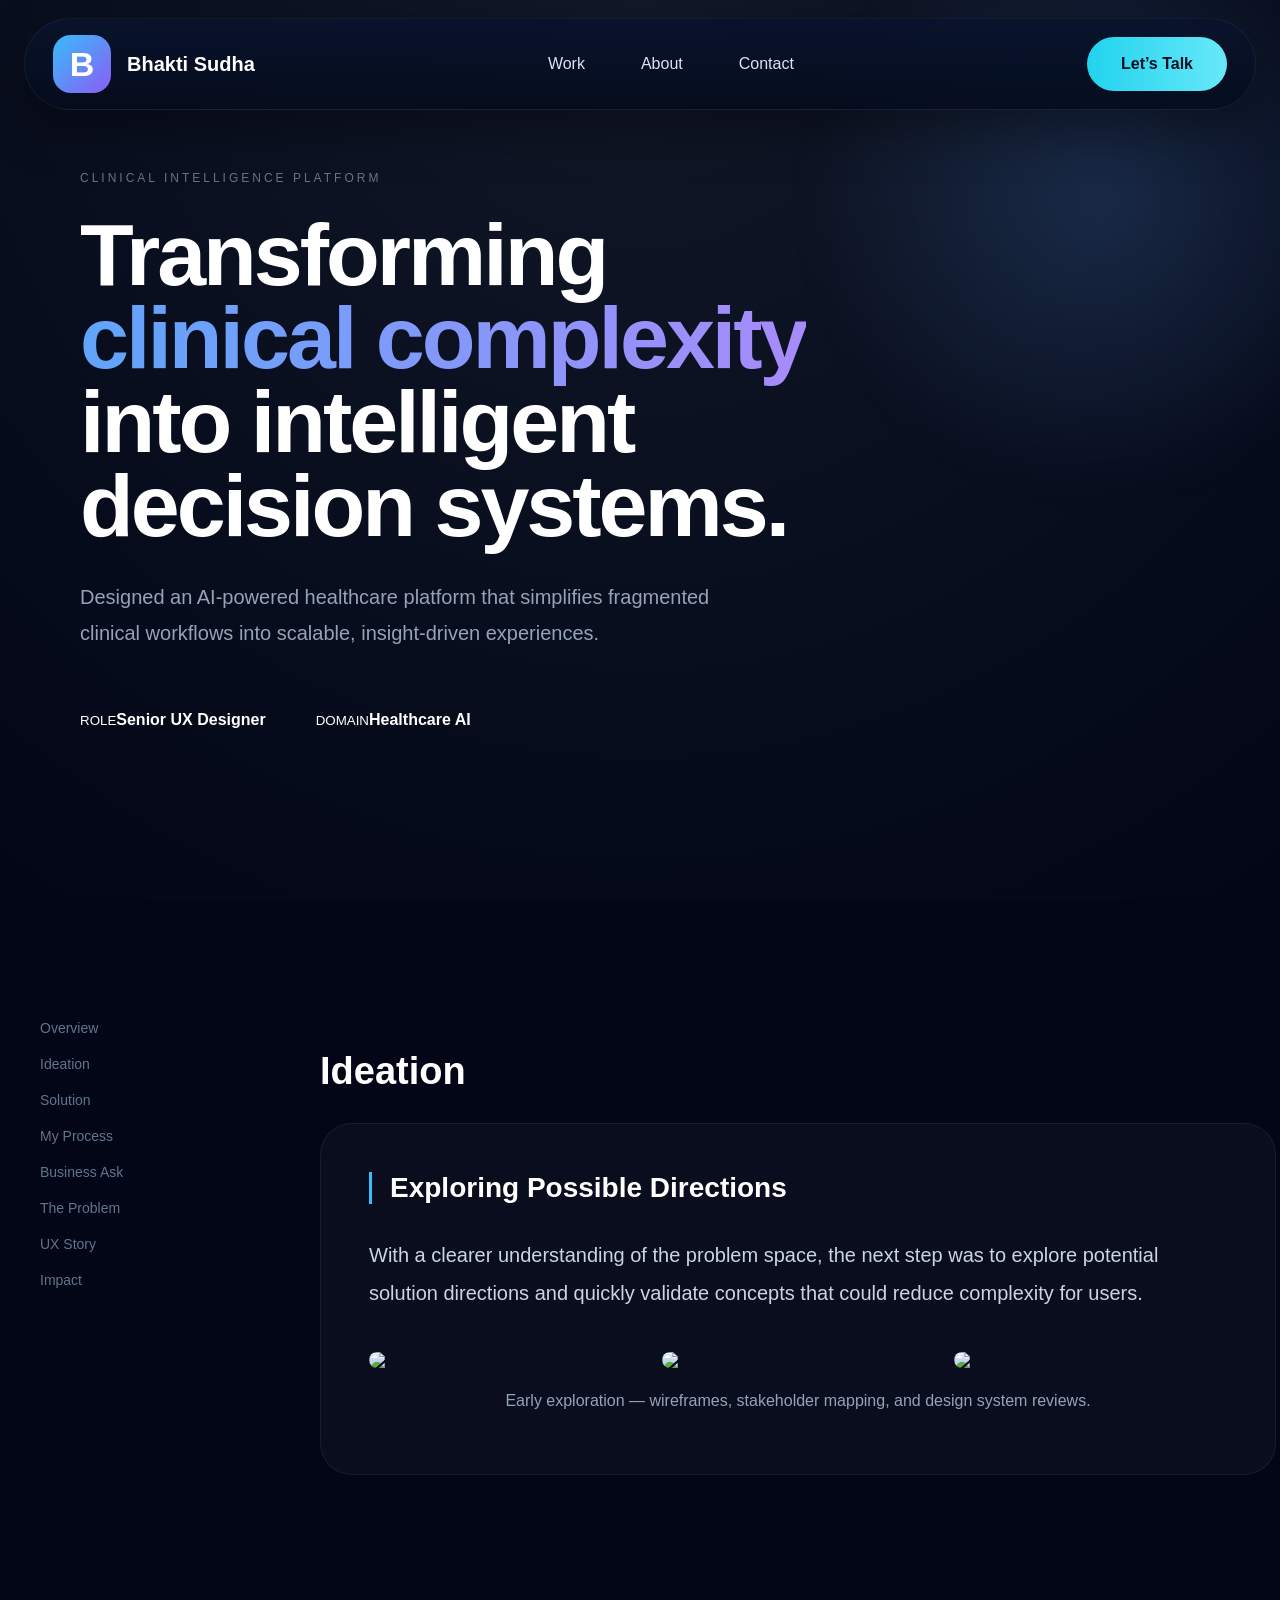
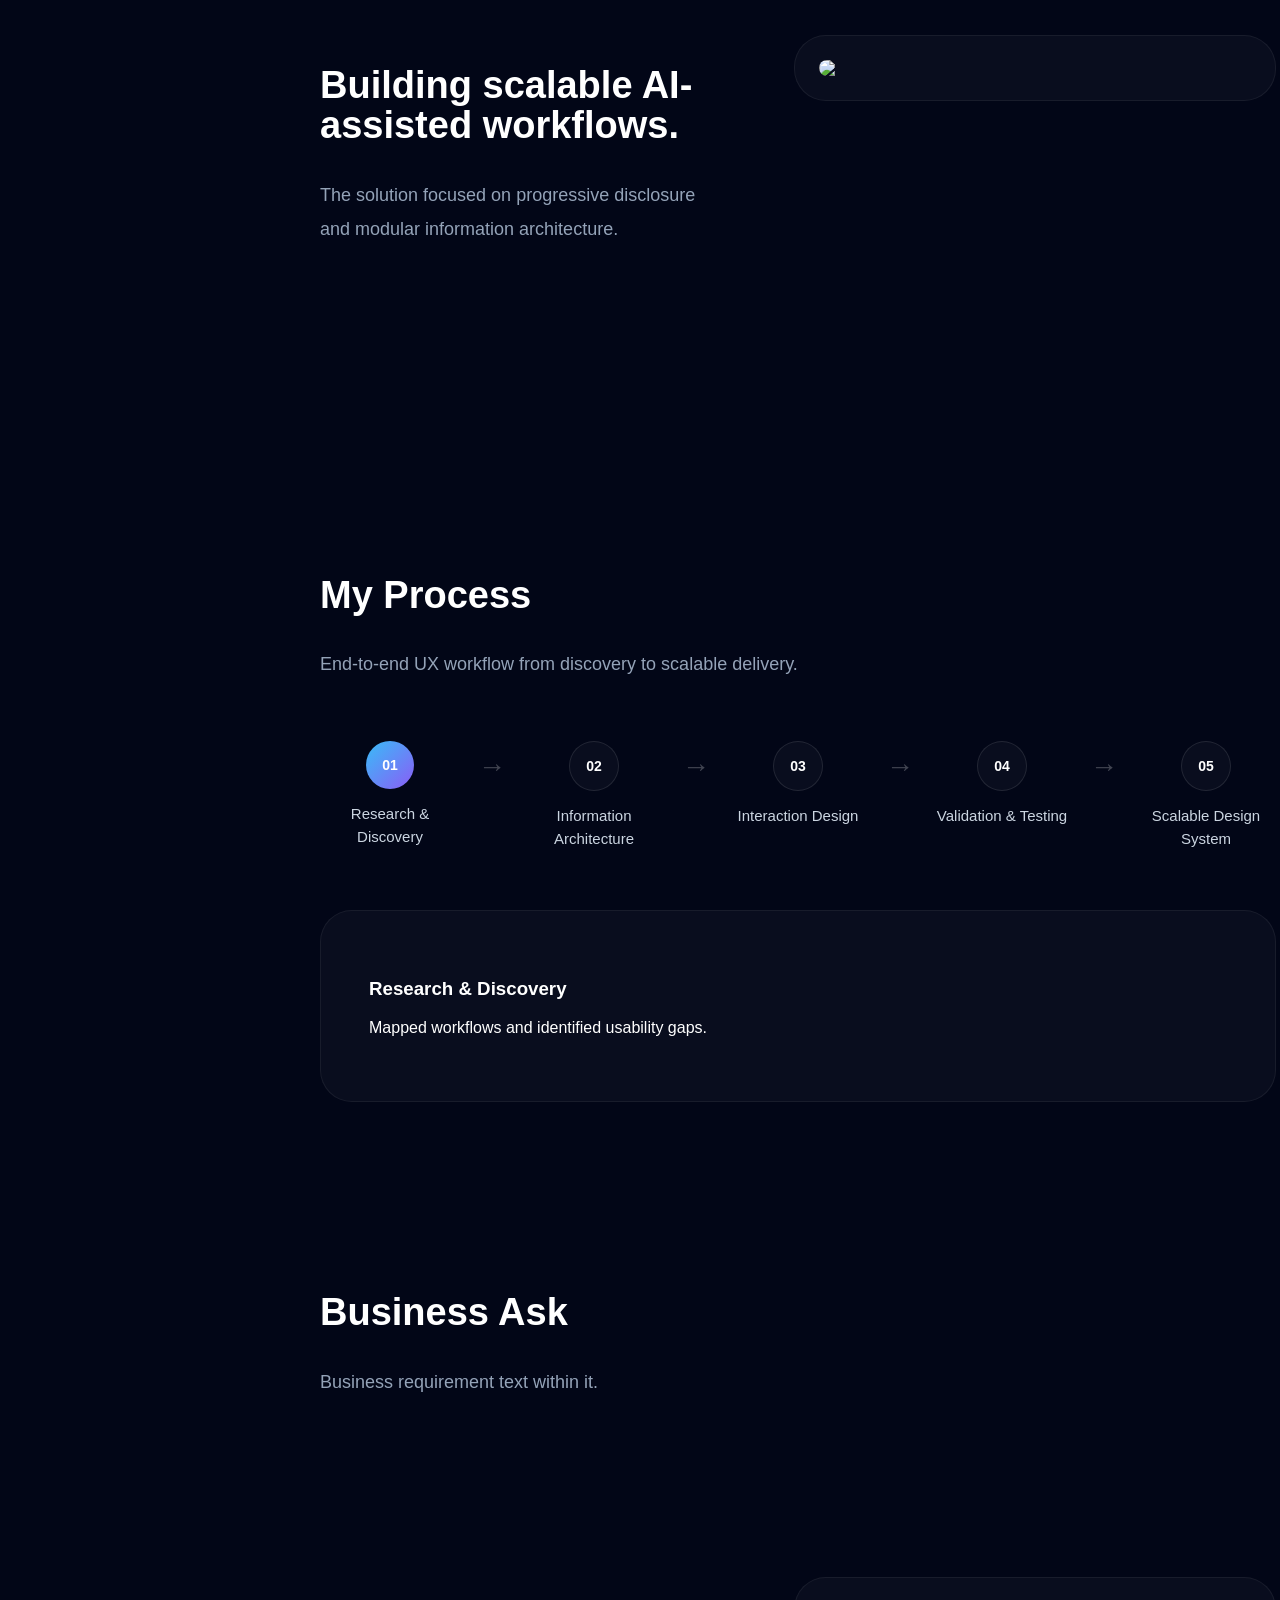
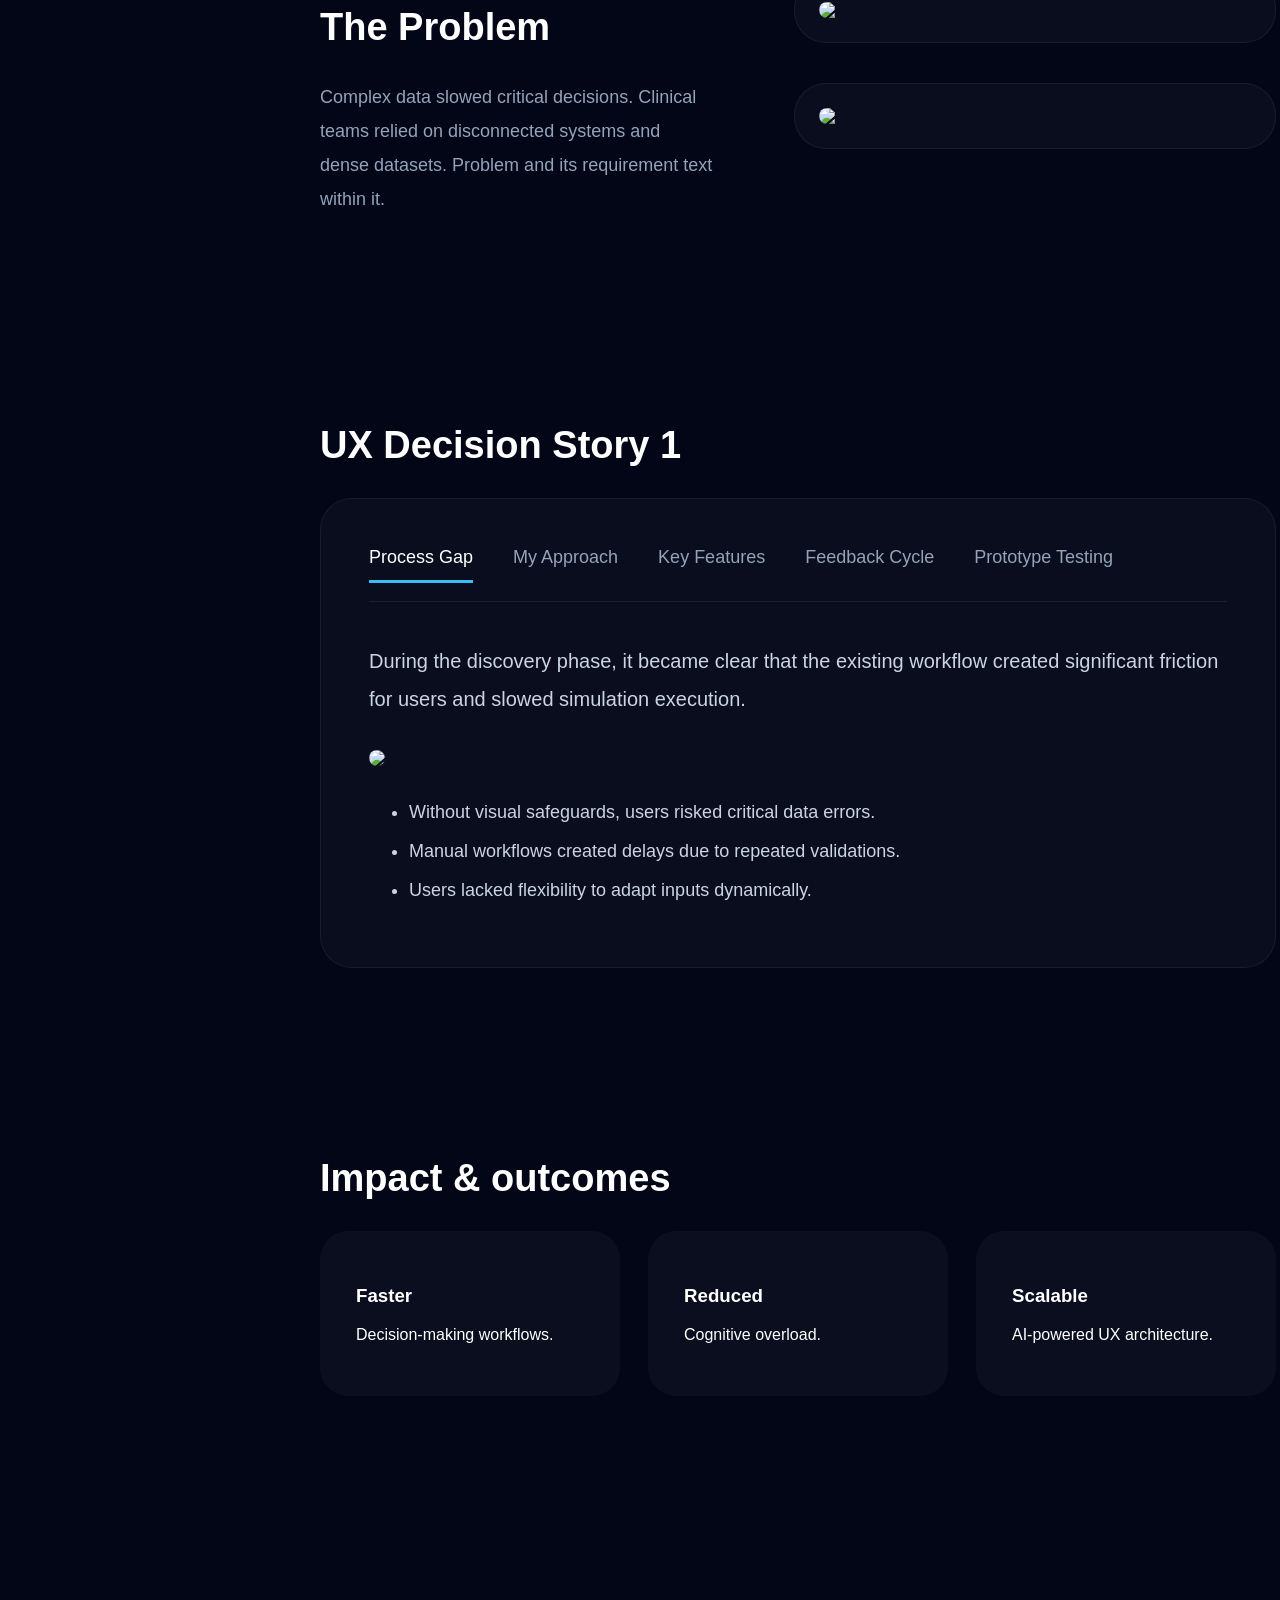
==== commit 5c524027: "Update clip.html" ====
--- a/cases/clip.html
+++ b/cases/clip.html
@@ -1 +1 @@
-<!DOCTYPE html><html lang='en'><head><meta charset='UTF-8'><meta name='viewport' content='width=device-width, initial-scale=1.0'><title>CLIP Case Study</title><style>html{scroll-behavior:smooth}body{margin:0;background:#020617;color:#fff;font-family:-apple-system,BlinkMacSystemFont,sans-serif;overflow-x:hidden}.noise{position:fixed;inset:0;opacity:.03;pointer-events:none;background-image:radial-gradient(#fff 1px,transparent 1px);background-size:24px 24px}.nav{position:fixed;top:18px;left:50%;transform:translateX(-50%);width:calc(100% - 48px);max-width:1800px;height:92px;padding:0 28px;display:flex;justify-content:space-between;align-items:center;z-index:1000;background:linear-gradient(180deg,rgba(9,19,44,.92),rgba(4,12,28,.88));backdrop-filter:blur(24px);border:1px solid rgba(255,255,255,.06);border-radius:999px;box-sizing:border-box;box-shadow:0 20px 50px rgba(0,0,0,.35);transition:transform .35s ease,opacity .35s ease}.nav-hidden{transform:translate(-50%,-140px);opacity:0}.brand{display:flex;align-items:center;gap:16px;font-size:20px;font-weight:600}.brand-logo{width:58px;height:58px;border-radius:18px;display:flex;align-items:center;justify-content:center;background:linear-gradient(135deg,#38bdf8,#8b5cf6);font-size:34px;font-weight:700;color:white}.nav-links{display:flex;gap:56px}.nav-links a{color:#dbe4f0;text-decoration:none}.cta-nav{padding:18px 34px;border-radius:999px;background:linear-gradient(90deg,#22d3ee,#67e8f9);color:#04111f;text-decoration:none;font-weight:600}.hero{min-height:100vh;display:flex;align-items:center;padding:0 80px;position:relative;background:radial-gradient(circle at top,#111827,#020617)}.glow{position:absolute;width:600px;height:600px;border-radius:50%;background:radial-gradient(circle,rgba(96,165,250,.18),transparent 70%);top:-100px;right:-120px;filter:blur(20px)}.hero-content{position:relative;max-width:820px;z-index:2}.eyebrow{letter-spacing:3px;font-size:12px;color:#64748b;margin-bottom:28px}.hero h1{font-size:88px;line-height:.95;margin:0;letter-spacing:-3px}.hero h1 span{background:linear-gradient(90deg,#60a5fa,#a78bfa);-webkit-background-clip:text;-webkit-text-fill-color:transparent}.hero p{max-width:640px;font-size:20px;line-height:1.8;color:#94a3b8;margin-top:32px}.meta{display:flex;gap:50px;margin-top:60px}.case-layout{display:grid;grid-template-columns:240px 1fr;gap:40px;max-width:1500px;margin:auto;padding:120px 40px}.side-nav{position:sticky;top:140px;height:max-content}.side-nav a{display:block;color:#64748b;text-decoration:none;margin-bottom:20px;font-size:14px;transition:.3s}.side-nav a.active{color:#fff;padding-left:10px}.content section{padding-bottom:160px}.sticky-grid{display:grid;grid-template-columns:.9fr 1.1fr;gap:80px;align-items:start}.sticky-copy h2{font-size:38px;line-height:1.05}.sticky-copy p{font-size:18px;line-height:1.9;color:#94a3b8}.visual-stack{display:flex;flex-direction:column;gap:40px}.frame{background:rgba(255,255,255,.03);border:1px solid rgba(255,255,255,.06);padding:24px;border-radius:32px}.frame img{width:100%;display:block;border-radius:18px}.process-section{padding:120px 0}.process-steps{display:flex;align-items:flex-start;justify-content:space-between;gap:18px;margin:60px 0}.process-flow-item{display:flex;flex-direction:column;align-items:center;text-align:center;cursor:pointer;min-width:140px}.process-circle{width:48px;height:48px;border-radius:50%;display:flex;align-items:center;justify-content:center;border:1px solid rgba(255,255,255,.1);background:rgba(255,255,255,.03);font-size:14px;font-weight:700;transition:.3s}.process-flow-item.active .process-circle{background:linear-gradient(135deg,#38bdf8,#8b5cf6);border:none}.process-title{margin-top:14px;font-size:15px;line-height:1.5;color:#cbd5e1}.process-arrow{padding-top:10px;color:rgba(255,255,255,.25);font-size:28px}.process-content,.ideation-card,.ux-story-card{background:rgba(255,255,255,.03);padding:48px;border-radius:32px;border:1px solid rgba(255,255,255,.06)}.process-panel,.ux-story-panel{display:none}.process-panel.active,.ux-story-panel.active{display:block}.ideation-label{border-left:3px solid #38bdf8;padding-left:18px;font-size:28px;font-weight:600;margin-bottom:32px}.ideation-grid{display:grid;grid-template-columns:repeat(3,1fr);gap:20px;margin-top:40px}.ideation-grid img,.ux-story-image img{width:100%;border-radius:20px}.ux-tabs{display:flex;gap:40px;border-bottom:1px solid rgba(255,255,255,.08);padding-bottom:18px;margin-bottom:40px}.ux-tab{font-size:18px;color:#94a3b8;padding-bottom:12px;cursor:pointer}.ux-tab.active{color:#fff;border-bottom:3px solid #38bdf8}.ux-story-text{font-size:20px;line-height:1.9;color:#cbd5e1;margin-bottom:32px}.ux-points{margin-top:32px}.ux-points li{margin-bottom:18px;color:#cbd5e1;font-size:18px}.metrics{display:grid;grid-template-columns:repeat(3,1fr);gap:28px}.metric{padding:36px;background:rgba(255,255,255,.03);border-radius:28px}@media(max-width:900px){.nav-links{display:none}.hero{padding:0 24px}.hero h1{font-size:52px}.case-layout,.sticky-grid,.metrics,.ideation-grid{grid-template-columns:1fr}.ux-tabs{flex-wrap:wrap}}</style></head><body><div class='noise'></div><nav class='nav'><div class='brand'><div class='brand-logo'>B</div><span>Bhakti Sudha</span></div><div class='nav-links'><a href='../index.html#work'>Work</a><a href='../index.html#about'>About</a><a href='../index.html#contact'>Contact</a></div><a class='cta-nav' href='../index.html#contact'>Let’s Talk</a></nav><section id='overview' class='hero'><div class='glow'></div><div class='hero-content'><div class='eyebrow'>CLINICAL INTELLIGENCE PLATFORM</div><h1>Designing <span>AI-powered clinical workflows</span> for faster healthcare decision-making.</h1><p>CLIP is an enterprise healthcare intelligence platform built to simplify fragmented clinical workflows, reduce operational complexity, and enable faster simulation-driven decisions through AI-assisted experiences.</p><div class='meta'><div><small>ROLE</small><strong>Senior UX Designer</strong></div><div><small>DOMAIN</small><strong>Healthcare AI Platform</strong></div></div></div></section></body></html>+<!DOCTYPE html><html lang='en'><head><meta charset='UTF-8'><meta name='viewport' content='width=device-width, initial-scale=1.0'><title>CLIP Case Study</title><style>html{scroll-behavior:smooth}body{margin:0;background:#020617;color:#fff;font-family:-apple-system,BlinkMacSystemFont,sans-serif;overflow-x:hidden}.noise{position:fixed;inset:0;opacity:.03;pointer-events:none;background-image:radial-gradient(#fff 1px,transparent 1px);background-size:24px 24px}.nav{position:fixed;top:18px;left:50%;transform:translateX(-50%);width:calc(100% - 48px);max-width:1800px;height:92px;padding:0 28px;display:flex;justify-content:space-between;align-items:center;z-index:1000;background:linear-gradient(180deg,rgba(9,19,44,.92),rgba(4,12,28,.88));backdrop-filter:blur(24px);border:1px solid rgba(255,255,255,.06);border-radius:999px;box-sizing:border-box;box-shadow:0 20px 50px rgba(0,0,0,.35);transition:transform .35s ease,opacity .35s ease}.nav-hidden{transform:translate(-50%,-140px);opacity:0}.brand{display:flex;align-items:center;gap:16px;font-size:20px;font-weight:600}.brand-logo{width:58px;height:58px;border-radius:18px;display:flex;align-items:center;justify-content:center;background:linear-gradient(135deg,#38bdf8,#8b5cf6);font-size:34px;font-weight:700;color:white}.nav-links{display:flex;gap:56px}.nav-links a{color:#dbe4f0;text-decoration:none}.cta-nav{padding:18px 34px;border-radius:999px;background:linear-gradient(90deg,#22d3ee,#67e8f9);color:#04111f;text-decoration:none;font-weight:600}.hero{min-height:100vh;display:flex;align-items:center;padding:0 80px;position:relative;background:radial-gradient(circle at top,#111827,#020617)}.glow{position:absolute;width:600px;height:600px;border-radius:50%;background:radial-gradient(circle,rgba(96,165,250,.18),transparent 70%);top:-100px;right:-120px;filter:blur(20px)}.hero-content{position:relative;max-width:820px;z-index:2}.eyebrow{letter-spacing:3px;font-size:12px;color:#64748b;margin-bottom:28px}.hero h1{font-size:88px;line-height:.95;margin:0;letter-spacing:-3px}.hero h1 span{background:linear-gradient(90deg,#60a5fa,#a78bfa);-webkit-background-clip:text;-webkit-text-fill-color:transparent}.hero p{max-width:640px;font-size:20px;line-height:1.8;color:#94a3b8;margin-top:32px}.meta{display:flex;gap:50px;margin-top:60px}.case-layout{display:grid;grid-template-columns:240px 1fr;gap:40px;max-width:1500px;margin:auto;padding:120px 40px}.side-nav{position:sticky;top:140px;height:max-content}.side-nav a{display:block;color:#64748b;text-decoration:none;margin-bottom:20px;font-size:14px;transition:.3s}.side-nav a.active{color:#fff;padding-left:10px}.content section{padding-bottom:160px}.sticky-grid{display:grid;grid-template-columns:.9fr 1.1fr;gap:80px;align-items:start}.sticky-copy h2{font-size:38px;line-height:1.05}.sticky-copy p{font-size:18px;line-height:1.9;color:#94a3b8}.visual-stack{display:flex;flex-direction:column;gap:40px}.frame{background:rgba(255,255,255,.03);border:1px solid rgba(255,255,255,.06);padding:24px;border-radius:32px}.frame img{width:100%;display:block;border-radius:18px}.process-section{padding:120px 0}.process-steps{display:flex;align-items:flex-start;justify-content:space-between;gap:18px;margin:60px 0}.process-flow-item{display:flex;flex-direction:column;align-items:center;text-align:center;cursor:pointer;min-width:140px}.process-circle{width:48px;height:48px;border-radius:50%;display:flex;align-items:center;justify-content:center;border:1px solid rgba(255,255,255,.1);background:rgba(255,255,255,.03);font-size:14px;font-weight:700;transition:.3s}.process-flow-item.active .process-circle{background:linear-gradient(135deg,#38bdf8,#8b5cf6);border:none}.process-title{margin-top:14px;font-size:15px;line-height:1.5;color:#cbd5e1}.process-arrow{padding-top:10px;color:rgba(255,255,255,.25);font-size:28px}.process-content,.ideation-card,.ux-story-card{background:rgba(255,255,255,.03);padding:48px;border-radius:32px;border:1px solid rgba(255,255,255,.06)}.process-panel,.ux-story-panel{display:none}.process-panel.active,.ux-story-panel.active{display:block}.ideation-label{border-left:3px solid #38bdf8;padding-left:18px;font-size:28px;font-weight:600;margin-bottom:32px}.ideation-grid{display:grid;grid-template-columns:repeat(3,1fr);gap:20px;margin-top:40px}.ideation-grid img,.ux-story-image img{width:100%;border-radius:20px}.ux-tabs{display:flex;gap:40px;border-bottom:1px solid rgba(255,255,255,.08);padding-bottom:18px;margin-bottom:40px}.ux-tab{font-size:18px;color:#94a3b8;padding-bottom:12px;cursor:pointer}.ux-tab.active{color:#fff;border-bottom:3px solid #38bdf8}.ux-story-text{font-size:20px;line-height:1.9;color:#cbd5e1;margin-bottom:32px}.ux-points{margin-top:32px}.ux-points li{margin-bottom:18px;color:#cbd5e1;font-size:18px}.metrics{display:grid;grid-template-columns:repeat(3,1fr);gap:28px}.metric{padding:36px;background:rgba(255,255,255,.03);border-radius:28px}@media(max-width:900px){.nav-links{display:none}.hero{padding:0 24px}.hero h1{font-size:52px}.case-layout,.sticky-grid,.metrics,.ideation-grid{grid-template-columns:1fr}.ux-tabs{flex-wrap:wrap}}</style></head><body><div class='noise'></div><nav class='nav'><div class='brand'><div class='brand-logo'>B</div><span>Bhakti Sudha</span></div><div class='nav-links'><a href='../index.html#work'>Work</a><a href='../index.html#about'>About</a><a href='../index.html#contact'>Contact</a></div><a class='cta-nav' href='../index.html#contact'>Let’s Talk</a></nav><section id='overview' class='hero'><div class='glow'></div><div class='hero-content'><div class='eyebrow'>CLINICAL INTELLIGENCE PLATFORM</div><h1>Transforming <span>clinical complexity</span> into intelligent decision systems.</h1><p>Designed an AI-powered healthcare platform that simplifies fragmented clinical workflows into scalable, insight-driven experiences.</p><div class='meta'><div><small>ROLE</small><strong>Senior UX Designer</strong></div><div><small>DOMAIN</small><strong>Healthcare AI</strong></div></div></div></section><div class='case-layout'><aside class='side-nav'><a href='#overview'>Overview</a><a href='#ideation'>Ideation</a><a href='#solution'>Solution</a><a href='#process'>My Process</a><a href='#business-ask'>Business Ask</a><a href='#the-problem'>The Problem</a><a href='#ux-story'>UX Story</a><a href='#impact'>Impact</a></aside><main class='content'><section id='ideation'><div class='sticky-copy'><h2>Ideation</h2></div><div class='ideation-card'><div class='ideation-label'>Exploring Possible Directions</div><p style='font-size:20px;line-height:1.9;color:#cbd5e1'>With a clearer understanding of the problem space, the next step was to explore potential solution directions and quickly validate concepts that could reduce complexity for users.</p><div class='ideation-grid'><img src='../images/clip-ui-1.png'><img src='../images/clip-ui-2.png'><img src='../images/clip-hero.png'></div><p style='text-align:center;margin-top:24px;color:#94a3b8'>Early exploration — wireframes, stakeholder mapping, and design system reviews.</p></div></section><section id='solution'><div class='sticky-grid'><div class='sticky-copy'><h2>Building scalable AI-assisted workflows.</h2><p>The solution focused on progressive disclosure and modular information architecture.</p></div><div class='visual-stack'><div class='frame'><img src='../images/clip-hero.png'></div></div></div></section><section id='process' class='process-section'><div class='sticky-copy'><h2>My Process</h2><p>End-to-end UX workflow from discovery to scalable delivery.</p></div><div class='process-steps'><div class='process-flow-item active' data-step='0'><div class='process-circle'>01</div><div class='process-title'>Research & Discovery</div></div><div class='process-arrow'>→</div><div class='process-flow-item' data-step='1'><div class='process-circle'>02</div><div class='process-title'>Information Architecture</div></div><div class='process-arrow'>→</div><div class='process-flow-item' data-step='2'><div class='process-circle'>03</div><div class='process-title'>Interaction Design</div></div><div class='process-arrow'>→</div><div class='process-flow-item' data-step='3'><div class='process-circle'>04</div><div class='process-title'>Validation & Testing</div></div><div class='process-arrow'>→</div><div class='process-flow-item' data-step='4'><div class='process-circle'>05</div><div class='process-title'>Scalable Design System</div></div></div><div class='process-content'><div class='process-panel active'><h3>Research & Discovery</h3><p>Mapped workflows and identified usability gaps.</p></div><div class='process-panel'><h3>Information Architecture</h3><p>Created scalable structures simplifying complex datasets.</p></div><div class='process-panel'><h3>Interaction Design</h3><p>Designed AI-assisted workflows reducing cognitive load.</p></div><div class='process-panel'><h3>Validation & Testing</h3><p>Validated experiences with stakeholders and refined flows.</p></div><div class='process-panel'><h3>Scalable Design System</h3><p>Built reusable enterprise UX systems.</p></div></div></section><section id='business-ask'><div class='sticky-copy'><h2>Business Ask</h2><p>Business requirement text within it.</p></div></section><section id='the-problem'><div class='sticky-grid'><div class='sticky-copy'><h2>The Problem</h2><p>Complex data slowed critical decisions. Clinical teams relied on disconnected systems and dense datasets. Problem and its requirement text within it.</p></div><div class='visual-stack'><div class='frame'><img src='../images/clip-ui-1.png'></div><div class='frame'><img src='../images/clip-ui-2.png'></div></div></div></section><section id='ux-story'><div class='sticky-copy'><h2>UX Decision Story 1</h2></div><div class='ux-story-card'><div class='ux-tabs'><div class='ux-tab active' data-tab='0'>Process Gap</div><div class='ux-tab' data-tab='1'>My Approach</div><div class='ux-tab' data-tab='2'>Key Features</div><div class='ux-tab' data-tab='3'>Feedback Cycle</div><div class='ux-tab' data-tab='4'>Prototype Testing</div></div><div class='ux-story-panel active'><p class='ux-story-text'>During the discovery phase, it became clear that the existing workflow created significant friction for users and slowed simulation execution.</p></div><div class='ux-story-panel'><p class='ux-story-text'>Focused on reducing cognitive overload through guided workflows and structured input patterns.</p></div><div class='ux-story-panel'><p class='ux-story-text'>Introduced validation cues, modular components, and scalable interaction patterns.</p></div><div class='ux-story-panel'><p class='ux-story-text'>Collected stakeholder insights and iterated rapidly on interaction models.</p></div><div class='ux-story-panel'><p class='ux-story-text'>Validated usability improvements through prototype walkthroughs and testing sessions.</p></div><div class='ux-story-image'><img src='../images/clip-ui-2.png'></div><ul class='ux-points'><li>Without visual safeguards, users risked critical data errors.</li><li>Manual workflows created delays due to repeated validations.</li><li>Users lacked flexibility to adapt inputs dynamically.</li></ul></div></section><section id='impact'><div class='sticky-copy'><h2>Impact & outcomes</h2></div><div class='metrics'><div class='metric'><h3>Faster</h3><p>Decision-making workflows.</p></div><div class='metric'><h3>Reduced</h3><p>Cognitive overload.</p></div><div class='metric'><h3>Scalable</h3><p>AI-powered UX architecture.</p></div></div></section></main></div><script>const nav=document.querySelector('.nav');let lastScroll=0;window.addEventListener('scroll',()=>{const currentScroll=window.pageYOffset;if(currentScroll>lastScroll&&currentScroll>120){nav.classList.add('nav-hidden')}else{nav.classList.remove('nav-hidden')}lastScroll=currentScroll});const sections=document.querySelectorAll('main section');const navItems=document.querySelectorAll('.side-nav a');window.addEventListener('scroll',()=>{let current='';sections.forEach(section=>{const sectionTop=section.offsetTop-200;if(pageYOffset>=sectionTop){current=section.getAttribute('id')}});navItems.forEach(item=>{item.classList.remove('active');if(item.getAttribute('href')==='#'+current){item.classList.add('active')}})});const steps=document.querySelectorAll('.process-flow-item');const panels=document.querySelectorAll('.process-panel');steps.forEach(step=>{step.addEventListener('click',()=>{steps.forEach(s=>s.classList.remove('active'));panels.forEach(p=>p.classList.remove('active'));step.classList.add('active');panels[step.dataset.step].classList.add('active')})});const uxTabs=document.querySelectorAll('.ux-tab');const uxPanels=document.querySelectorAll('.ux-story-panel');uxTabs.forEach(tab=>{tab.addEventListener('click',()=>{uxTabs.forEach(t=>t.classList.remove('active'));uxPanels.forEach(p=>p.classList.remove('active'));tab.classList.add('active');uxPanels[tab.dataset.tab].classList.add('active')})})</script></body></html>
